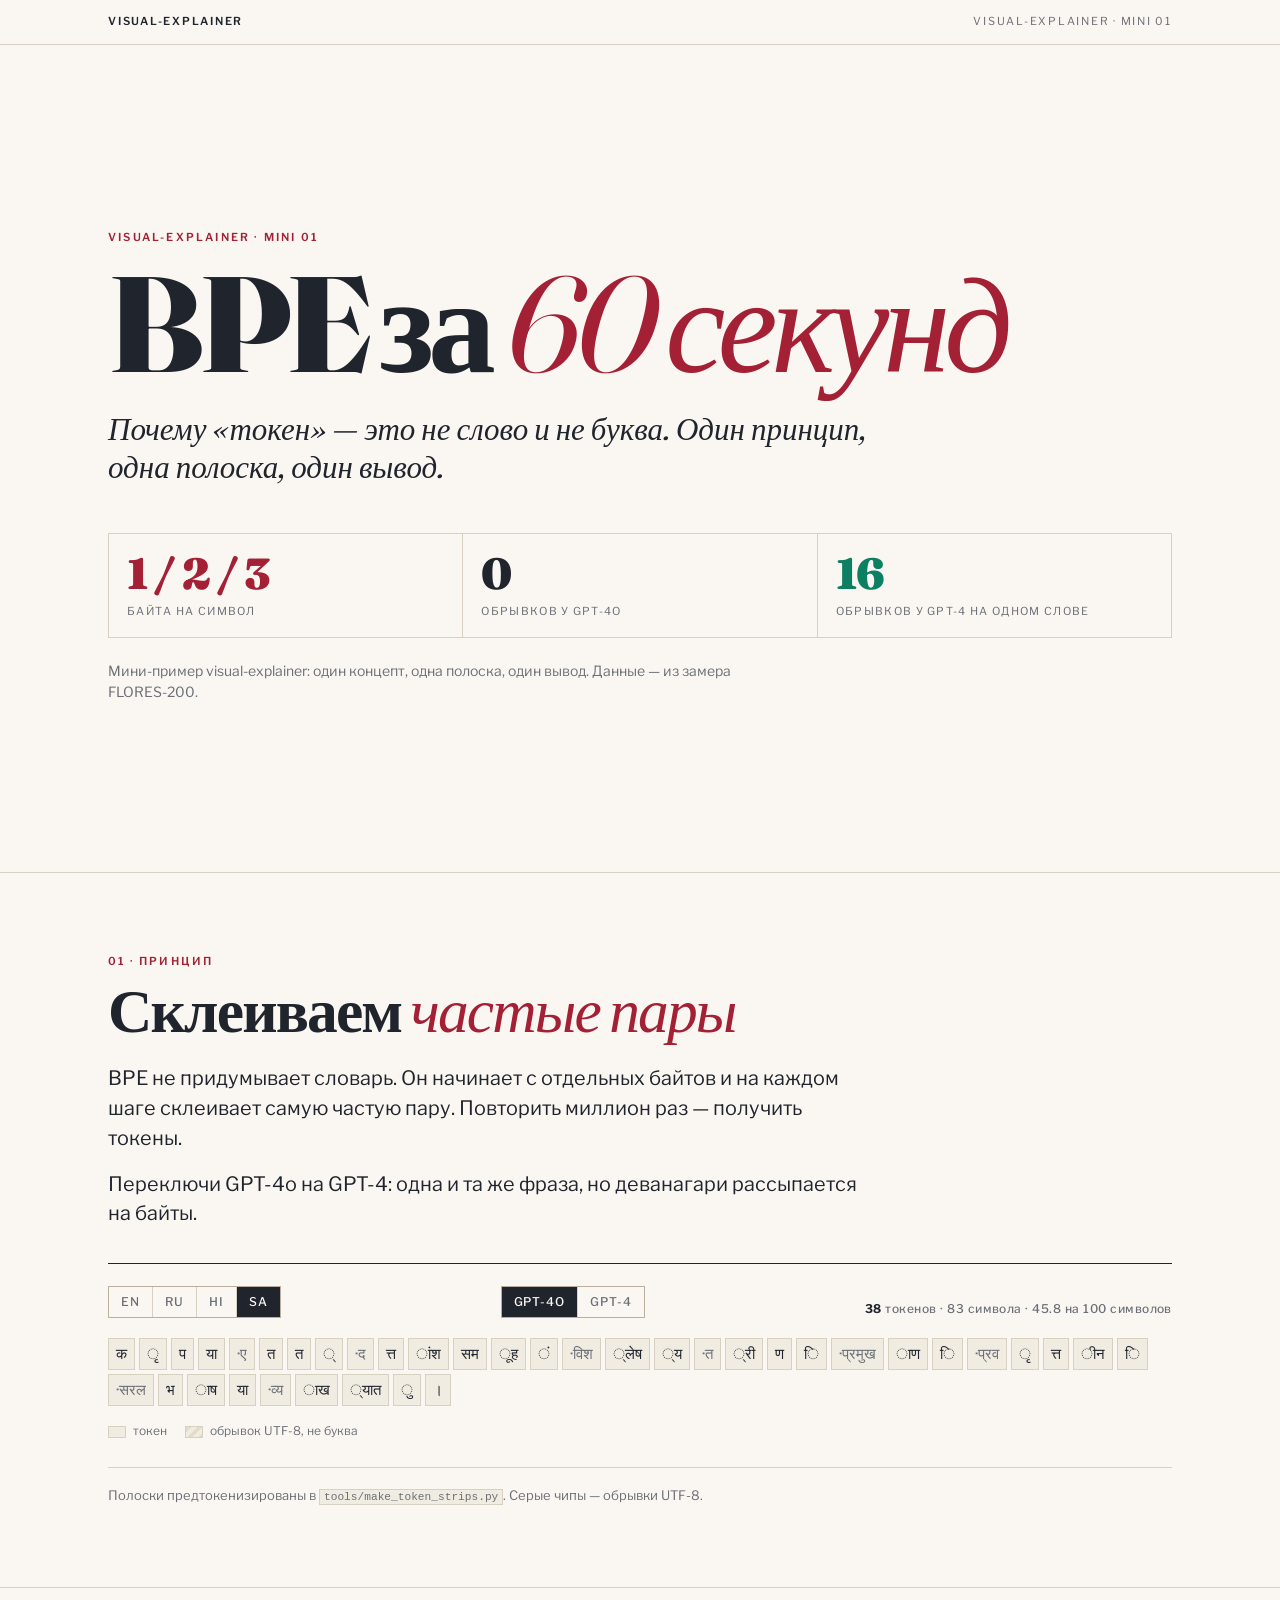
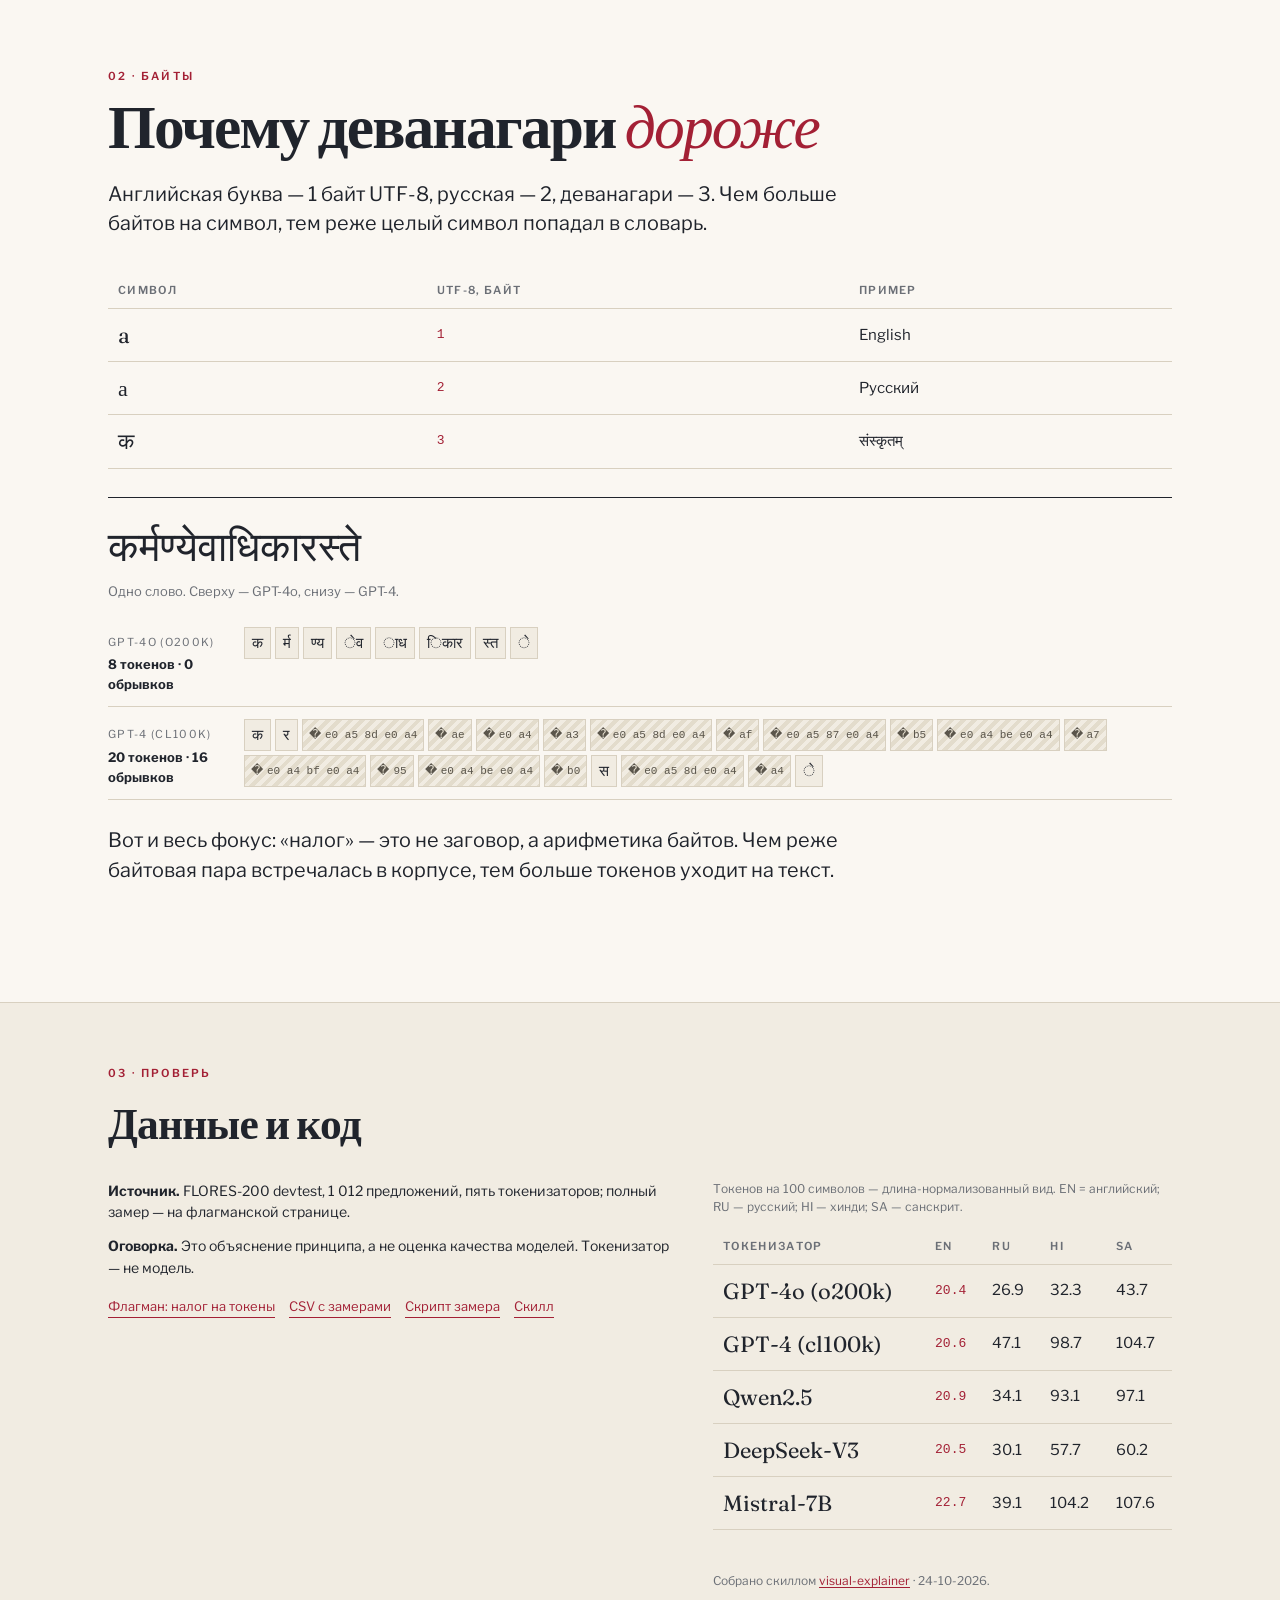
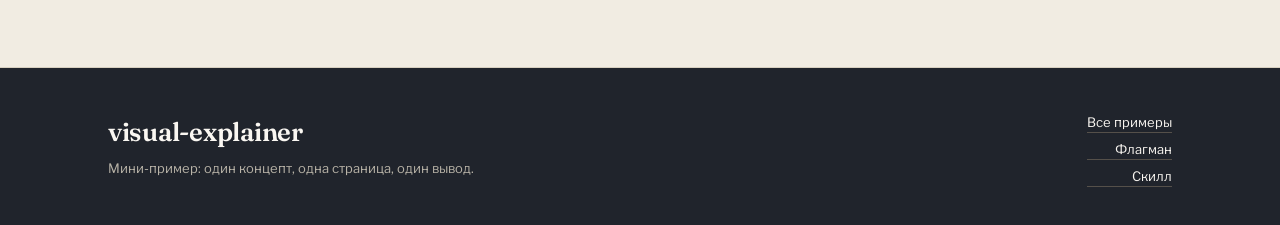
==== examples/bpe-in-60-seconds/index.html @ 61198ff6 "token-tax: page, skill, gallery, checks - examples/token-tax: FLORES-200 audit, interactive calculat" ====
<!doctype html>
<html lang="ru">
<head>
<meta charset="utf-8">
<meta name="viewport" content="width=device-width, initial-scale=1">
<title>BPE за 60 секунд — visual-explainer</title>
<meta name="description" content="Почему токен — это не слово и не буква: один принцип, одна полоска, один вывод.">
<meta name="color-scheme" content="light">
<link rel="preconnect" href="https://fonts.googleapis.com">
<link rel="preconnect" href="https://fonts.gstatic.com" crossorigin>
<link href="https://fonts.googleapis.com/css2?family=Fraunces:ital,opsz,wght@0,9..144,400;0,9..144,600;0,9..144,900;1,9..144,400&family=Libre+Franklin:wght@400;500;600&display=swap" rel="stylesheet">
<style>
/* visual-explainer — editorial design language (derived from epic-infographics/editorial) */
:root{
  --bg:#FAF7F2; --surface:#F1ECE2; --surface2:#E3DCCC;
  --ink:#20242C; --muted:#6B6F76; --accent:#A32035;
  --emerald:#0D7F63; --ochre:#B07C1F; --deemph:#C6BFB0;
  --rule:#D8D0C0; --rule-dark:#B9AF9C;
  --serif:"Fraunces",Georgia,"Times New Roman",serif;
  --sans:"Libre Franklin",-apple-system,BlinkMacSystemFont,"Segoe UI",sans-serif;
  --mono:ui-monospace,SFMono-Regular,Menlo,Consolas,monospace;
  --max:1120px;
}
*{box-sizing:border-box}
html{scroll-behavior:smooth}
body{margin:0;background:var(--bg);color:var(--ink);font-family:var(--sans);font-size:17px;line-height:1.55;-webkit-font-smoothing:antialiased;text-rendering:optimizeLegibility}
::selection{background:var(--accent);color:var(--bg)}
a{color:var(--accent);text-underline-offset:.18em;text-decoration-thickness:1px}
a:hover{color:var(--ink)}
img{max-width:100%;height:auto}
.wrap{max-width:var(--max);margin:0 auto;padding:0 28px}
.skip{position:absolute;left:-9999px;top:0;background:var(--ink);color:var(--bg);padding:10px 14px;z-index:100}
.skip:focus{left:12px;top:12px}
.sr-only{position:absolute;width:1px;height:1px;padding:0;margin:-1px;overflow:hidden;clip:rect(0,0,0,0);white-space:nowrap;border:0}

.topbar{border-bottom:1px solid var(--rule);font-size:11px;letter-spacing:.16em;text-transform:uppercase;color:var(--muted)}
.topbar .wrap{display:flex;justify-content:space-between;align-items:center;height:44px}
.brand{font-weight:600;color:var(--ink)}
.topnote{font-variant-numeric:tabular-nums}

.hero{min-height:92vh;display:flex;align-items:center;border-bottom:1px solid var(--rule);padding:56px 0 40px}
.hero .wrap{width:100%}
.kicker{font:600 11px/1.2 var(--sans);letter-spacing:.2em;text-transform:uppercase;color:var(--accent)}
h1{font-family:var(--serif);font-weight:900;font-size:clamp(58px,10.6vw,148px);line-height:.86;letter-spacing:-.045em;margin:20px 0 0;max-width:1050px;overflow-wrap:break-word}
h1 em{font-style:italic;font-weight:400;color:var(--accent)}
.standfirst{font-family:var(--serif);font-style:italic;font-weight:400;font-size:clamp(21px,2.5vw,31px);line-height:1.22;max-width:760px;margin:30px 0 0;color:var(--ink)}
.hero-note{max-width:640px;margin:22px 0 0;color:var(--muted);font-size:14px;line-height:1.5}
.stats{display:grid;grid-template-columns:repeat(3,1fr);gap:1px;background:var(--rule);border:1px solid var(--rule);margin:46px 0 0}
.stat{background:var(--bg);padding:18px 18px 16px}
.stat b{display:block;font-family:var(--serif);font-weight:900;font-size:clamp(26px,3.4vw,44px);line-height:1;letter-spacing:-.02em;font-variant-numeric:tabular-nums;white-space:nowrap}
.stat span{display:block;margin-top:8px;font-size:11px;letter-spacing:.12em;text-transform:uppercase;color:var(--muted)}
.stat:nth-child(1) b{color:var(--accent)}
.stat:nth-child(3) b{color:var(--emerald)}

.section{padding:82px 0;border-bottom:1px solid var(--rule)}
.section h2{font-family:var(--serif);font-weight:900;font-size:clamp(34px,4.8vw,62px);line-height:.98;letter-spacing:-.03em;margin:12px 0 24px;max-width:920px}
.section h2 em{font-style:italic;font-weight:400;color:var(--accent)}
.intro{max-width:760px;font-size:clamp(18px,1.55vw,21px);line-height:1.5;margin:0 0 34px}
.intro p{margin:0 0 16px}
.intro p:last-child{margin-bottom:0}
.note{max-width:760px;color:var(--muted);font-size:13px;line-height:1.5;margin:18px 0 0}
.note a{color:var(--muted)}

/* token demo */
.demo{border-top:1px solid var(--ink);border-bottom:1px solid var(--rule);padding:22px 0 26px;margin:0 0 12px}
.demo-controls{display:flex;flex-wrap:wrap;gap:22px;align-items:flex-end;justify-content:space-between;margin:0 0 20px}
.seg{display:inline-flex;border:1px solid var(--rule-dark);background:var(--bg)}
.seg button{appearance:none;border:0;background:transparent;font:500 12px/1 var(--sans);letter-spacing:.08em;text-transform:uppercase;color:var(--muted);padding:9px 12px;cursor:pointer;border-right:1px solid var(--rule)}
.seg button:last-child{border-right:0}
.seg button[aria-pressed="true"]{background:var(--ink);color:var(--bg)}
.seg button:focus-visible{outline:2px solid var(--accent);outline-offset:2px}
.demo-meta{font:500 12px/1.4 var(--sans);color:var(--muted);letter-spacing:.04em}
.demo-meta b{color:var(--ink);font-variant-numeric:tabular-nums}
.chips{display:flex;flex-wrap:wrap;gap:4px;align-items:flex-start;min-height:42px}
.chip{display:inline-flex;align-items:center;min-height:32px;padding:3px 7px;border:1px solid var(--rule);background:var(--surface);font:500 15px/1.25 var(--sans);white-space:pre;color:var(--ink)}
.chip.space{color:var(--muted)}
.chip.byte{background:repeating-linear-gradient(135deg,var(--surface2) 0,var(--surface2) 4px,var(--surface) 4px,var(--surface) 8px);color:#5a554b;font:500 11px/1.2 var(--mono);letter-spacing:0;padding:5px 6px}
.chip.byte::before{content:"�";margin-right:4px;font-size:12px}
.deva{font-family:"Kohinoor Devanagari","Noto Serif Devanagari","Noto Sans Devanagari",var(--serif);font-weight:400}
.chip.deva{font-family:"Kohinoor Devanagari","Noto Serif Devanagari","Noto Sans Devanagari",var(--sans);font-weight:500}
code{font:500 .86em/1.2 var(--mono);background:var(--surface);padding:1px 4px;border:1px solid var(--rule)}
.legend{display:flex;flex-wrap:wrap;gap:18px;margin:16px 0 0;color:var(--muted);font-size:12px}
.legend span{display:inline-flex;align-items:center;gap:7px}
.legend i{display:inline-block;width:18px;height:12px;border:1px solid var(--rule);background:var(--surface)}
.legend i.byte{background:repeating-linear-gradient(135deg,var(--surface2) 0,var(--surface2) 4px,var(--surface) 4px,var(--surface) 8px)}

/* bars */
.chart-wrap{margin:0 -8px;overflow-x:auto;padding:6px 8px 2px}
.chart-wrap svg{display:block;width:100%;min-width:720px;height:auto}
.mobile-chart{display:none}
.chart-legend{display:flex;flex-wrap:wrap;gap:20px;margin:0 0 10px;font-size:12px;letter-spacing:.06em;text-transform:uppercase;color:var(--muted)}
.chart-legend span{display:inline-flex;align-items:center;gap:7px}
.chart-legend i{width:22px;height:6px;display:inline-block}
.findings{margin:34px 0 0;border-top:1px solid var(--ink)}
.finding{display:grid;grid-template-columns:104px 1fr;gap:18px;padding:22px 0;border-bottom:1px solid var(--rule);align-items:start}
.finding b{font-family:var(--serif);font-weight:900;font-size:34px;line-height:.9;color:var(--accent);font-variant-numeric:tabular-nums;white-space:nowrap}
.finding h3{font-family:var(--serif);font-weight:600;font-size:22px;line-height:1.15;margin:0 0 6px;letter-spacing:-.01em}
.finding p{margin:0;color:var(--muted);font-size:15px;max-width:680px}

/* bytes */
.bytes-table{width:100%;border-collapse:collapse;margin:0 0 28px;font-size:15px}
.bytes-table th,.bytes-table td{text-align:left;padding:9px 10px;border-bottom:1px solid var(--rule)}
.bytes-table th{font-size:11px;letter-spacing:.12em;text-transform:uppercase;color:var(--muted);font-weight:600}
.bytes-table td:first-child{font-size:22px;font-family:var(--serif)}
.bytes-table td.deva{font-family:"Kohinoor Devanagari","Noto Serif Devanagari","Noto Sans Devanagari",var(--serif);font-weight:400}
.bytes-table td:nth-child(2){font-family:var(--mono);font-size:13px;color:var(--accent)}
.word-block{border-top:1px solid var(--ink);padding:18px 0 0;margin:0 0 6px}
.word-block h3{font-family:var(--serif);font-size:24px;margin:0 0 4px;font-weight:600}
.word-block h3.deva{font-family:"Kohinoor Devanagari","Noto Serif Devanagari","Noto Sans Devanagari",var(--serif);font-weight:400;font-size:clamp(28px,3.2vw,42px);line-height:1.5;letter-spacing:0}
.word-block .word-sub{color:var(--muted);font-size:13px;margin:0 0 14px}
.word-row{display:grid;grid-template-columns:122px 1fr;gap:14px;align-items:start;padding:12px 0;border-bottom:1px solid var(--rule)}
.word-row .tag{font-size:11px;letter-spacing:.12em;text-transform:uppercase;color:var(--muted);padding-top:7px}
.word-row .tag b{display:block;color:var(--ink);font-size:13px;letter-spacing:0;text-transform:none;margin-top:3px}

/* context-window mini: how much text fits in a fixed token budget */
.fit{margin:28px 0 24px}
.fit-row{display:grid;grid-template-columns:52px 1fr 70px;gap:10px;align-items:center;margin:0 0 9px;font-size:12px;color:var(--muted)}
.fit-track{height:14px;background:var(--surface2)}
.fit-fill{height:14px;background:var(--ink)}
.fit-fill.ru{background:var(--accent)}
.fit-fill.hi{background:var(--ochre)}
.fit-fill.sa{background:var(--emerald)}
.fit-row b{text-align:right;color:var(--ink);font-variant-numeric:tabular-nums}

/* calculator */
.calc{display:grid;grid-template-columns:minmax(0,1fr) minmax(0,1.15fr);gap:0;border:1px solid var(--ink);margin:0 0 4px}
.calc-form{padding:24px 24px 26px;border-right:1px solid var(--ink)}
.calc-form label{display:block;font-size:11px;letter-spacing:.12em;text-transform:uppercase;color:var(--muted);margin:0 0 6px}
.calc-form .field{margin:0 0 18px}
.calc-form input,.calc-form select{width:100%;appearance:none;border:0;border-bottom:1px solid var(--rule-dark);background:transparent;color:var(--ink);font:500 20px/1.2 var(--sans);padding:7px 0;border-radius:0}
.calc-form select{font-size:16px;cursor:pointer}
.calc-form input:focus,.calc-form select:focus{outline:none;border-bottom-color:var(--accent)}
.calc-form .hint{font-size:12px;color:var(--muted);margin:6px 0 0}
.calc-out{padding:24px 24px 26px;display:flex;flex-direction:column;gap:0}
.calc-line{display:flex;justify-content:space-between;align-items:baseline;gap:16px;padding:12px 0;border-bottom:1px solid var(--rule)}
.calc-line:first-child{padding-top:0}
.calc-line .k{font-size:12px;letter-spacing:.1em;text-transform:uppercase;color:var(--muted)}
.calc-line .v{font-family:var(--serif);font-weight:900;font-size:clamp(26px,3.2vw,42px);line-height:1;letter-spacing:-.02em;font-variant-numeric:tabular-nums;text-align:right}
.calc-line .v small{display:block;font:500 11px/1.3 var(--sans);letter-spacing:.08em;text-transform:uppercase;color:var(--muted);margin-top:6px}
.calc-line.accent .v{color:var(--accent)}
.calc-line.green .v{color:var(--emerald)}
.calc-bar{margin:18px 0 0}
.calc-bar .row{display:grid;grid-template-columns:56px 1fr 82px;gap:10px;align-items:center;margin:0 0 8px;font-size:12px;color:var(--muted)}
.calc-bar .track{height:10px;background:var(--surface2)}
.calc-bar .fill{height:10px;background:var(--deemph)}
.calc-bar .fill.lang{background:var(--accent)}
.calc-bar .num{text-align:right;font-variant-numeric:tabular-nums;color:var(--ink)}

/* tactics */
.tactics{display:grid;grid-template-columns:1fr 1fr;gap:0 40px;border-top:1px solid var(--ink)}
.tactic{padding:22px 0 20px;border-bottom:1px solid var(--rule)}
.tactic .n{font:600 11px/1 var(--sans);letter-spacing:.14em;color:var(--accent);text-transform:uppercase}
.tactic h3{font-family:var(--serif);font-weight:600;font-size:23px;line-height:1.12;margin:8px 0 8px;letter-spacing:-.01em}
.tactic p{margin:0;color:var(--muted);font-size:15px;line-height:1.5}
.tactic .basis{display:block;margin-top:9px;font-size:12px;color:var(--ink);border-left:2px solid var(--deemph);padding-left:9px}
.tactic.wide{grid-column:1/-1;border-top:1px solid var(--ink)}
.tactic.wide h3{font-size:26px}
.tactic.wide p{max-width:820px}

/* trust */
.trust{background:var(--surface);border-bottom:1px solid var(--rule);padding:64px 0}
.trust h2{font-family:var(--serif);font-weight:900;font-size:clamp(30px,3.4vw,44px);margin:10px 0 22px;letter-spacing:-.02em}
.trust-grid{display:grid;grid-template-columns:1.1fr .9fr;gap:44px}
.trust p{font-size:14px;line-height:1.55;margin:0 0 12px}
.trust .small{font-size:12px;color:var(--muted)}
.trust ul{margin:0;padding:0 0 0 18px}
.trust li{font-size:13px;line-height:1.5;margin:0 0 8px;color:var(--muted)}
.trust code{font:500 12px var(--mono);background:var(--bg);padding:2px 5px;border:1px solid var(--rule)}
.trust .links{display:flex;flex-wrap:wrap;gap:14px;margin:18px 0 0;font-size:13px}
.trust .links a{border-bottom:1px solid var(--accent);text-decoration:none}

/* data table */
.data-table{margin:24px 0 0;border-top:1px solid var(--ink)}
.data-table summary{cursor:pointer;font-size:12px;letter-spacing:.12em;text-transform:uppercase;color:var(--muted);padding:14px 0;list-style:none}
.data-table summary::-webkit-details-marker{display:none}
.data-table summary::before{content:"+ ";color:var(--accent)}
.data-table[open] summary::before{content:"− "}
.table-wrap{overflow-x:auto}
.data-table table{width:100%;border-collapse:collapse;font-size:13px;min-width:560px}
.data-table th,.data-table td{text-align:left;padding:8px 10px;border-bottom:1px solid var(--rule);font-variant-numeric:tabular-nums}
.data-table th{font-size:10px;letter-spacing:.12em;text-transform:uppercase;color:var(--muted);font-weight:600}
.data-table td.num,.data-table th.num{text-align:right}

/* footer */
.footer{background:var(--ink);color:var(--bg);padding:44px 0 38px}
.footer .wrap{display:flex;flex-wrap:wrap;justify-content:space-between;gap:24px;align-items:flex-start}
.footer .f-brand{font-family:var(--serif);font-size:26px;font-weight:600;letter-spacing:-.01em}
.footer p{margin:6px 0 0;color:#b9b4a8;font-size:13px;max-width:520px}
.footer a{color:var(--bg);text-decoration-color:var(--accent)}
.footer .f-links{display:flex;flex-direction:column;gap:6px;font-size:13px;text-align:right}
.footer .f-links a{text-decoration:none;border-bottom:1px solid #55504a}

@media (max-width:900px){
  .calc{grid-template-columns:1fr}
  .calc-form{border-right:0;border-bottom:1px solid var(--ink)}
  .trust-grid{grid-template-columns:1fr;gap:26px}
  .tactics{grid-template-columns:1fr}
  .finding{grid-template-columns:74px 1fr;gap:12px}
  .finding b{font-size:26px}
}
@media (max-width:680px){
  body{font-size:16px}
  .wrap{padding:0 20px}
  .hero{min-height:auto;padding:44px 0 34px}
  h1{font-size:clamp(44px,13vw,78px)}
  .standfirst{font-size:20px}
  .stats{grid-template-columns:1fr;margin-top:30px}
  .stat{display:block}
  .stat b{font-size:28px}
  .stat span{margin-top:6px;text-align:left}
  .section{padding:56px 0}
  .section h2{font-size:34px}
  .chart-wrap{display:none}
  .mobile-chart{display:block;border-top:1px solid var(--ink);margin:0 0 10px}
  .mgroup{padding:14px 0 10px;border-bottom:1px solid var(--rule)}
  .mname{font:600 12px/1.2 var(--sans);letter-spacing:.02em;margin:0 0 7px}
  .mrow{display:grid;grid-template-columns:26px 1fr 50px;gap:9px;align-items:center;margin:5px 0;font-size:11px;color:var(--muted)}
  .mtrack{height:8px;background:var(--surface2)}
  .mfill{height:8px}
  .mrow b{text-align:right;color:var(--ink);font-weight:600;font-variant-numeric:tabular-nums}
  .demo-controls{gap:14px}
  .seg{flex-wrap:wrap}
  .seg button{padding:8px 9px;font-size:11px}
  .word-row{grid-template-columns:1fr;gap:6px}
  .word-row .tag{padding-top:0}
  .finding{grid-template-columns:1fr;gap:6px}
  .finding b{font-size:30px}
  .footer .f-links{text-align:left}
}
@media print{
  @page{margin:16mm}
  body{background:#fff;color:#000;font-size:11pt}
  .topbar,.skip,.seg,.demo-meta,.calc-form,.chart-legend,.scroll{display:none!important}
  .hero{min-height:auto;padding:0 0 14mm;border-bottom:1px solid #000}
  h1{font-size:56pt}
  .section{padding:8mm 0;break-inside:avoid}
  .section h2{font-size:26pt}
  .stats{border-color:#000}
  .stat{border-color:#000}
  .calc{border-color:#000;grid-template-columns:1fr}
  .calc-out{width:100%}
  .trust{background:#fff;border-top:1px solid #000}
  a{color:#000;text-decoration:none}
  .footer{background:#fff;color:#000;border-top:1px solid #000}
  .footer p,.footer a{color:#000}
}
@media (prefers-reduced-motion:reduce){
  html{scroll-behavior:auto}
  *{transition:none!important;animation:none!important}
}

</style>
</head>
<body>
<a class="skip" href="#main">К содержанию</a>
<header class="topbar"><div class="wrap"><span class="brand">visual-explainer</span><span class="topnote">visual-explainer · mini 01</span></div></header>
<main id="main">
<section class="hero"><div class="wrap"><div class="kicker">visual-explainer · mini 01</div><h1>BPE за <em>60 секунд</em></h1><p class="standfirst">Почему «токен» — это не слово и не буква. Один принцип, одна полоска, один вывод.</p><div class="stats"><div class="stat"><b>1 / 2 / 3</b><span>байта на символ</span></div><div class="stat"><b>0</b><span>обрывков у GPT-4o</span></div><div class="stat"><b>16</b><span>обрывков у GPT-4 на одном слове</span></div></div><p class="hero-note">Мини-пример visual-explainer: один концепт, одна полоска, один вывод. Данные — из замера FLORES-200.</p></div></section>
<section class="section" id="token"><div class="wrap"><div class="kicker">01 · Принцип</div><h2>Склеиваем <em>частые пары</em></h2><div class="intro"><p>BPE не придумывает словарь. Он начинает с отдельных байтов и на каждом шаге склеивает самую частую пару. Повторить миллион раз — получить токены.</p><p>Переключи GPT-4o на GPT-4: одна и та же фраза, но деванагари рассыпается на байты.</p></div><div class="demo"><div class="demo-controls"><div><div class="seg" role="group" aria-label="Язык"><button type="button" data-strip-lang="EN" aria-pressed="false">EN</button><button type="button" data-strip-lang="RU" aria-pressed="false">RU</button><button type="button" data-strip-lang="HI" aria-pressed="false">HI</button><button type="button" data-strip-lang="SA" aria-pressed="true">SA</button></div></div><div><div class="seg" role="group" aria-label="Токенизатор"><button type="button" data-strip-enc="o200k" aria-pressed="true">GPT-4o</button><button type="button" data-strip-enc="cl100k" aria-pressed="false">GPT-4</button></div></div><div class="demo-meta" id="strip-meta"><b>38</b> токенов · 83 символа · 45.8 на 100 символов</div></div><div class="chips" id="strip-chips"><span class="chip deva">क</span><span class="chip deva">ृ</span><span class="chip deva">प</span><span class="chip deva">या</span><span class="chip space deva">·ए</span><span class="chip deva">त</span><span class="chip deva">त</span><span class="chip deva">्</span><span class="chip space deva">·द</span><span class="chip deva">त्त</span><span class="chip deva">ांश</span><span class="chip deva">सम</span><span class="chip deva">ूह</span><span class="chip deva">ं</span><span class="chip space deva">·विश</span><span class="chip deva">्लेष</span><span class="chip deva">्य</span><span class="chip space deva">·त</span><span class="chip deva">्री</span><span class="chip deva">ण</span><span class="chip deva">ि</span><span class="chip space deva">·प्रमुख</span><span class="chip deva">ाण</span><span class="chip deva">ि</span><span class="chip space deva">·प्रव</span><span class="chip deva">ृ</span><span class="chip deva">त्त</span><span class="chip deva">ीन</span><span class="chip deva">ि</span><span class="chip space deva">·सरल</span><span class="chip deva">भ</span><span class="chip deva">ाष</span><span class="chip deva">या</span><span class="chip space deva">·व्य</span><span class="chip deva">ाख</span><span class="chip deva">्यात</span><span class="chip deva">ु</span><span class="chip deva">।</span></div><div class="legend"><span><i></i>токен</span><span><i class="byte"></i>обрывок UTF-8, не буква</span></div></div><p class="note">Полоски предтокенизированы в <code>tools/make_token_strips.py</code>. Серые чипы — обрывки UTF-8.</p></div></section><script type="application/json" id="strip-data">{"EN": {"text": "Please analyze this dataset and explain the three most important trends in simple language.", "encodings": {"o200k": {"tokens": [{"id": 8256, "t": "Please", "hex": null}, {"id": 30532, "t": "·analyze", "hex": null}, {"id": 495, "t": "·this", "hex": null}, {"id": 20830, "t": "·dataset", "hex": null}, {"id": 326, "t": "·and", "hex": null}, {"id": 16644, "t": "·explain", "hex": null}, {"id": 290, "t": "·the", "hex": null}, {"id": 3407, "t": "·three", "hex": null}, {"id": 1645, "t": "·most", "hex": null}, {"id": 3378, "t": "·important", "hex": null}, {"id": 20464, "t": "·trends", "hex": null}, {"id": 306, "t": "·in", "hex": null}, {"id": 4705, "t": "·simple", "hex": null}, {"id": 6439, "t": "·language", "hex": null}, {"id": 13, "t": ".", "hex": null}], "count": 15, "chars": 91, "tokens_per_100_chars": 16.5}, "cl100k": {"tokens": [{"id": 5618, "t": "Please", "hex": null}, {"id": 24564, "t": "·analyze", "hex": null}, {"id": 420, "t": "·this", "hex": null}, {"id": 10550, "t": "·dataset", "hex": null}, {"id": 323, "t": "·and", "hex": null}, {"id": 10552, "t": "·explain", "hex": null}, {"id": 279, "t": "·the", "hex": null}, {"id": 2380, "t": "·three", "hex": null}, {"id": 1455, "t": "·most", "hex": null}, {"id": 3062, "t": "·important", "hex": null}, {"id": 18845, "t": "·trends", "hex": null}, {"id": 304, "t": "·in", "hex": null}, {"id": 4382, "t": "·simple", "hex": null}, {"id": 4221, "t": "·language", "hex": null}, {"id": 13, "t": ".", "hex": null}], "count": 15, "chars": 91, "tokens_per_100_chars": 16.5}}}, "RU": {"text": "Пожалуйста, проанализируй этот датасет и объясни три самые важные тенденции простым языком.", "encodings": {"o200k": {"tokens": [{"id": 3118, "t": "П", "hex": null}, {"id": 83093, "t": "ожал", "hex": null}, {"id": 106864, "t": "уйста", "hex": null}, {"id": 11, "t": ",", "hex": null}, {"id": 4964, "t": "·про", "hex": null}, {"id": 841, "t": "ан", "hex": null}, {"id": 90344, "t": "ализ", "hex": null}, {"id": 22220, "t": "иру", "hex": null}, {"id": 719, "t": "й", "hex": null}, {"id": 30695, "t": "·этот", "hex": null}, {"id": 94295, "t": "·дат", "hex": null}, {"id": 2664, "t": "ас", "hex": null}, {"id": 1041, "t": "ет", "hex": null}, {"id": 816, "t": "·и", "hex": null}, {"id": 80597, "t": "·объяс", "hex": null}, {"id": 1287, "t": "ни", "hex": null}, {"id": 39394, "t": "·три", "hex": null}, {"id": 75510, "t": "·самые", "hex": null}, {"id": 27588, "t": "·важ", "hex": null}, {"id": 4332, "t": "ные", "hex": null}, {"id": 145514, "t": "·тенден", "hex": null}, {"id": 6654, "t": "ции", "hex": null}, {"id": 14063, "t": "·прост", "hex": null}, {"id": 5881, "t": "ым", "hex": null}, {"id": 42019, "t": "·язы", "hex": null}, {"id": 12082, "t": "ком", "hex": null}, {"id": 13, "t": ".", "hex": null}], "count": 27, "chars": 91, "tokens_per_100_chars": 29.7}, "cl100k": {"tokens": [{"id": 17279, "t": "П", "hex": null}, {"id": 21956, "t": "ож", "hex": null}, {"id": 16331, "t": "ал", "hex": null}, {"id": 83680, "t": "уй", "hex": null}, {"id": 6735, "t": "ст", "hex": null}, {"id": 1506, "t": "а", "hex": null}, {"id": 11, "t": ",", "hex": null}, {"id": 41291, "t": "·про", "hex": null}, {"id": 7486, "t": "ан", "hex": null}, {"id": 72331, "t": "ализ", "hex": null}, {"id": 1840, "t": "и", "hex": null}, {"id": 20346, "t": "ру", "hex": null}, {"id": 12415, "t": "й", "hex": null}, {"id": 49103, "t": "·эт", "hex": null}, {"id": 13337, "t": "от", "hex": null}, {"id": 7952, "t": "·д", "hex": null}, {"id": 8131, "t": "ат", "hex": null}, {"id": 18437, "t": "ас", "hex": null}, {"id": 8341, "t": "ет", "hex": null}, {"id": 7740, "t": "·и", "hex": null}, {"id": 48440, "t": "·объ", "hex": null}, {"id": 4329, "t": "я", "hex": null}, {"id": 2297, "t": "с", "hex": null}, {"id": 23446, "t": "ни", "hex": null}, {"id": 11047, "t": "·т", "hex": null}, {"id": 31203, "t": "ри", "hex": null}, {"id": 97185, "t": "·сам", "hex": null}, {"id": 51736, "t": "ые", "hex": null}, {"id": 5927, "t": "·в", "hex": null}, {"id": 38657, "t": "аж", "hex": null}, {"id": 44065, "t": "ные", "hex": null}, {"id": 11047, "t": "·т", "hex": null}, {"id": 5372, "t": "ен", "hex": null}, {"id": 7094, "t": "д", "hex": null}, {"id": 5372, "t": "ен", "hex": null}, {"id": 57186, "t": "ции", "hex": null}, {"id": 12561, "t": "·пр", "hex": null}, {"id": 25262, "t": "ост", "hex": null}, {"id": 4655, "t": "ы", "hex": null}, {"id": 6578, "t": "м", "hex": null}, {"id": 46410, "t": "·я", "hex": null}, {"id": 9136, "t": "з", "hex": null}, {"id": 4655, "t": "ы", "hex": null}, {"id": 4898, "t": "к", "hex": null}, {"id": 12507, "t": "ом", "hex": null}, {"id": 13, "t": ".", "hex": null}], "count": 46, "chars": 91, "tokens_per_100_chars": 50.5}}}, "HI": {"text": "कृपया इस डेटासेट का विश्लेषण करें और तीन सबसे महत्वपूर्ण रुझानों को सरल भाषा में समझाएं।", "encodings": {"o200k": {"tokens": [{"id": 1016, "t": "क", "hex": null}, {"id": 10433, "t": "ृ", "hex": null}, {"id": 2033, "t": "प", "hex": null}, {"id": 12052, "t": "या", "hex": null}, {"id": 7305, "t": "·इस", "hex": null}, {"id": 132643, "t": "·डेट", "hex": null}, {"id": 6750, "t": "ास", "hex": null}, {"id": 15562, "t": "ेट", "hex": null}, {"id": 5957, "t": "·का", "hex": null}, {"id": 23193, "t": "·विश", "hex": null}, {"id": 185609, "t": "्लेष", "hex": null}, {"id": 4984, "t": "ण", "hex": null}, {"id": 28010, "t": "·करें", "hex": null}, {"id": 5034, "t": "·और", "hex": null}, {"id": 43047, "t": "·तीन", "hex": null}, {"id": 35631, "t": "·सबसे", "hex": null}, {"id": 82088, "t": "·महत्वपूर्ण", "hex": null}, {"id": 2651, "t": "·र", "hex": null}, {"id": 31336, "t": "ुझ", "hex": null}, {"id": 73949, "t": "ानों", "hex": null}, {"id": 4045, "t": "·को", "hex": null}, {"id": 188854, "t": "·सरल", "hex": null}, {"id": 108881, "t": "·भाषा", "hex": null}, {"id": 3342, "t": "·में", "hex": null}, {"id": 53630, "t": "·समझ", "hex": null}, {"id": 45588, "t": "ाएं", "hex": null}, {"id": 1670, "t": "।", "hex": null}], "count": 27, "chars": 88, "tokens_per_100_chars": 30.7}, "cl100k": {"tokens": [{"id": 65804, "t": "क", "hex": null}, {"id": 12906, "t": null, "hex": "e0 a5"}, {"id": 225, "t": null, "hex": "83"}, {"id": 87262, "t": "प", "hex": null}, {"id": 5619, "t": null, "hex": "e0 a4"}, {"id": 107, "t": null, "hex": "af"}, {"id": 24810, "t": "ा", "hex": null}, {"id": 15272, "t": null, "hex": "20 e0 a4"}, {"id": 229, "t": null, "hex": "87"}, {"id": 79468, "t": "स", "hex": null}, {"id": 15272, "t": null, "hex": "20 e0 a4"}, {"id": 94, "t": null, "hex": "a1"}, {"id": 55884, "t": null, "hex": "e0 a5 87 e0 a4"}, {"id": 253, "t": null, "hex": "9f"}, {"id": 32511, "t": null, "hex": "e0 a4 be e0 a4"}, {"id": 116, "t": null, "hex": "b8"}, {"id": 55884, "t": null, "hex": "e0 a5 87 e0 a4"}, {"id": 253, "t": null, "hex": "9f"}, {"id": 48909, "t": "·क", "hex": null}, {"id": 24810, "t": "ा", "hex": null}, {"id": 15272, "t": null, "hex": "20 e0 a4"}, {"id": 113, "t": null, "hex": "b5"}, {"id": 43411, "t": null, "hex": "e0 a4 bf e0 a4"}, {"id": 114, "t": null, "hex": "b6"}, {"id": 31584, "t": null, "hex": "e0 a5 8d e0 a4"}, {"id": 110, "t": null, "hex": "b2"}, {"id": 55884, "t": null, "hex": "e0 a5 87 e0 a4"}, {"id": 115, "t": null, "hex": "b7"}, {"id": 5619, "t": null, "hex": "e0 a4"}, {"id": 96, "t": null, "hex": "a3"}, {"id": 48909, "t": "·क", "hex": null}, {"id": 45279, "t": "र", "hex": null}, {"id": 55884, "t": null, "hex": "e0 a5 87 e0 a4"}, {"id": 224, "t": null, "hex": "82"}, {"id": 15272, "t": null, "hex": "20 e0 a4"}, {"id": 242, "t": null, "hex": "94"}, {"id": 45279, "t": "र", "hex": null}, {"id": 15272, "t": null, "hex": "20 e0 a4"}, {"id": 97, "t": null, "hex": "a4"}, {"id": 44747, "t": "ी", "hex": null}, {"id": 61196, "t": "न", "hex": null}, {"id": 69258, "t": "·स", "hex": null}, {"id": 5619, "t": null, "hex": "e0 a4"}, {"id": 105, "t": null, "hex": "ac"}, {"id": 79468, "t": "स", "hex": null}, {"id": 35470, "t": "े", "hex": null}, {"id": 92317, "t": "·म", "hex": null}, {"id": 95048, "t": "ह", "hex": null}, {"id": 80338, "t": "त", "hex": null}, {"id": 31584, "t": null, "hex": "e0 a5 8d e0 a4"}, {"id": 113, "t": null, "hex": "b5"}, {"id": 87262, "t": "प", "hex": null}, {"id": 12906, "t": null, "hex": "e0 a5"}, {"id": 224, "t": null, "hex": "82"}, {"id": 45279, "t": "र", "hex": null}, {"id": 31584, "t": null, "hex": "e0 a5 8d e0 a4"}, {"id": 96, "t": null, "hex": "a3"}, {"id": 15272, "t": null, "hex": "20 e0 a4"}, {"id": 108, "t": null, "hex": "b0"}, {"id": 73753, "t": "ु", "hex": null}, {"id": 5619, "t": null, "hex": "e0 a4"}, {"id": 251, "t": null, "hex": "9d"}, {"id": 32511, "t": null, "hex": "e0 a4 be e0 a4"}, {"id": 101, "t": null, "hex": "a8"}, {"id": 55675, "t": "ो", "hex": null}, {"id": 73414, "t": "ं", "hex": null}, {"id": 48909, "t": "·क", "hex": null}, {"id": 55675, "t": "ो", "hex": null}, {"id": 69258, "t": "·स", "hex": null}, {"id": 45279, "t": "र", "hex": null}, {"id": 92911, "t": "ल", "hex": null}, {"id": 15272, "t": null, "hex": "20 e0 a4"}, {"id": 255, "t": null, "hex": "ad"}, {"id": 32511, "t": null, "hex": "e0 a4 be e0 a4"}, {"id": 115, "t": null, "hex": "b7"}, {"id": 24810, "t": "ा", "hex": null}, {"id": 92317, "t": "·म", "hex": null}, {"id": 55884, "t": null, "hex": "e0 a5 87 e0 a4"}, {"id": 224, "t": null, "hex": "82"}, {"id": 69258, "t": "·स", "hex": null}, {"id": 88344, "t": "म", "hex": null}, {"id": 5619, "t": null, "hex": "e0 a4"}, {"id": 251, "t": null, "hex": "9d"}, {"id": 32511, "t": null, "hex": "e0 a4 be e0 a4"}, {"id": 237, "t": null, "hex": "8f"}, {"id": 73414, "t": "ं", "hex": null}, {"id": 12906, "t": null, "hex": "e0 a5"}, {"id": 97, "t": null, "hex": "a4"}], "count": 88, "chars": 88, "tokens_per_100_chars": 100.0}}}, "SA": {"text": "कृपया एतत् दत्तांशसमूहं विश्लेष्य त्रीणि प्रमुखाणि प्रवृत्तीनि सरलभाषया व्याख्यातु।", "encodings": {"o200k": {"tokens": [{"id": 1016, "t": "क", "hex": null}, {"id": 10433, "t": "ृ", "hex": null}, {"id": 2033, "t": "प", "hex": null}, {"id": 12052, "t": "या", "hex": null}, {"id": 11079, "t": "·ए", "hex": null}, {"id": 1329, "t": "त", "hex": null}, {"id": 1329, "t": "त", "hex": null}, {"id": 682, "t": "्", "hex": null}, {"id": 2630, "t": "·द", "hex": null}, {"id": 20776, "t": "त्त", "hex": null}, {"id": 122211, "t": "ांश", "hex": null}, {"id": 54247, "t": "सम", "hex": null}, {"id": 77520, "t": "ूह", "hex": null}, {"id": 1004, "t": "ं", "hex": null}, {"id": 23193, "t": "·विश", "hex": null}, {"id": 185609, "t": "्लेष", "hex": null}, {"id": 2383, "t": "्य", "hex": null}, {"id": 3177, "t": "·त", "hex": null}, {"id": 15206, "t": "्री", "hex": null}, {"id": 4984, "t": "ण", "hex": null}, {"id": 785, "t": "ि", "hex": null}, {"id": 59932, "t": "·प्रमुख", "hex": null}, {"id": 21155, "t": "ाण", "hex": null}, {"id": 785, "t": "ि", "hex": null}, {"id": 51831, "t": "·प्रव", "hex": null}, {"id": 10433, "t": "ृ", "hex": null}, {"id": 20776, "t": "त्त", "hex": null}, {"id": 17956, "t": "ीन", "hex": null}, {"id": 785, "t": "ि", "hex": null}, {"id": 188854, "t": "·सरल", "hex": null}, {"id": 6148, "t": "भ", "hex": null}, {"id": 22327, "t": "ाष", "hex": null}, {"id": 12052, "t": "या", "hex": null}, {"id": 18074, "t": "·व्य", "hex": null}, {"id": 23409, "t": "ाख", "hex": null}, {"id": 70381, "t": "्यात", "hex": null}, {"id": 1533, "t": "ु", "hex": null}, {"id": 1670, "t": "।", "hex": null}], "count": 38, "chars": 83, "tokens_per_100_chars": 45.8}, "cl100k": {"tokens": [{"id": 65804, "t": "क", "hex": null}, {"id": 12906, "t": null, "hex": "e0 a5"}, {"id": 225, "t": null, "hex": "83"}, {"id": 87262, "t": "प", "hex": null}, {"id": 5619, "t": null, "hex": "e0 a4"}, {"id": 107, "t": null, "hex": "af"}, {"id": 24810, "t": "ा", "hex": null}, {"id": 15272, "t": null, "hex": "20 e0 a4"}, {"id": 237, "t": null, "hex": "8f"}, {"id": 80338, "t": "त", "hex": null}, {"id": 80338, "t": "त", "hex": null}, {"id": 30707, "t": "्", "hex": null}, {"id": 15272, "t": null, "hex": "20 e0 a4"}, {"id": 99, "t": null, "hex": "a6"}, {"id": 80338, "t": "त", "hex": null}, {"id": 31584, "t": null, "hex": "e0 a5 8d e0 a4"}, {"id": 97, "t": null, "hex": "a4"}, {"id": 32511, "t": null, "hex": "e0 a4 be e0 a4"}, {"id": 224, "t": null, "hex": "82"}, {"id": 5619, "t": null, "hex": "e0 a4"}, {"id": 114, "t": null, "hex": "b6"}, {"id": 79468, "t": "स", "hex": null}, {"id": 88344, "t": "म", "hex": null}, {"id": 12906, "t": null, "hex": "e0 a5"}, {"id": 224, "t": null, "hex": "82"}, {"id": 95048, "t": "ह", "hex": null}, {"id": 73414, "t": "ं", "hex": null}, {"id": 15272, "t": null, "hex": "20 e0 a4"}, {"id": 113, "t": null, "hex": "b5"}, {"id": 43411, "t": null, "hex": "e0 a4 bf e0 a4"}, {"id": 114, "t": null, "hex": "b6"}, {"id": 31584, "t": null, "hex": "e0 a5 8d e0 a4"}, {"id": 110, "t": null, "hex": "b2"}, {"id": 55884, "t": null, "hex": "e0 a5 87 e0 a4"}, {"id": 115, "t": null, "hex": "b7"}, {"id": 31584, "t": null, "hex": "e0 a5 8d e0 a4"}, {"id": 107, "t": null, "hex": "af"}, {"id": 15272, "t": null, "hex": "20 e0 a4"}, {"id": 97, "t": null, "hex": "a4"}, {"id": 86133, "t": "्र", "hex": null}, {"id": 44747, "t": "ी", "hex": null}, {"id": 5619, "t": null, "hex": "e0 a4"}, {"id": 96, "t": null, "hex": "a3"}, {"id": 39951, "t": "ि", "hex": null}, {"id": 84736, "t": "·प", "hex": null}, {"id": 86133, "t": "्र", "hex": null}, {"id": 88344, "t": "म", "hex": null}, {"id": 73753, "t": "ु", "hex": null}, {"id": 5619, "t": null, "hex": "e0 a4"}, {"id": 244, "t": null, "hex": "96"}, {"id": 32511, "t": null, "hex": "e0 a4 be e0 a4"}, {"id": 96, "t": null, "hex": "a3"}, {"id": 39951, "t": "ि", "hex": null}, {"id": 84736, "t": "·प", "hex": null}, {"id": 86133, "t": "्र", "hex": null}, {"id": 5619, "t": null, "hex": "e0 a4"}, {"id": 113, "t": null, "hex": "b5"}, {"id": 12906, "t": null, "hex": "e0 a5"}, {"id": 225, "t": null, "hex": "83"}, {"id": 80338, "t": "त", "hex": null}, {"id": 31584, "t": null, "hex": "e0 a5 8d e0 a4"}, {"id": 97, "t": null, "hex": "a4"}, {"id": 44747, "t": "ी", "hex": null}, {"id": 61196, "t": "न", "hex": null}, {"id": 39951, "t": "ि", "hex": null}, {"id": 69258, "t": "·स", "hex": null}, {"id": 45279, "t": "र", "hex": null}, {"id": 92911, "t": "ल", "hex": null}, {"id": 5619, "t": null, "hex": "e0 a4"}, {"id": 255, "t": null, "hex": "ad"}, {"id": 32511, "t": null, "hex": "e0 a4 be e0 a4"}, {"id": 115, "t": null, "hex": "b7"}, {"id": 5619, "t": null, "hex": "e0 a4"}, {"id": 107, "t": null, "hex": "af"}, {"id": 24810, "t": "ा", "hex": null}, {"id": 15272, "t": null, "hex": "20 e0 a4"}, {"id": 113, "t": null, "hex": "b5"}, {"id": 31584, "t": null, "hex": "e0 a5 8d e0 a4"}, {"id": 107, "t": null, "hex": "af"}, {"id": 32511, "t": null, "hex": "e0 a4 be e0 a4"}, {"id": 244, "t": null, "hex": "96"}, {"id": 31584, "t": null, "hex": "e0 a5 8d e0 a4"}, {"id": 107, "t": null, "hex": "af"}, {"id": 32511, "t": null, "hex": "e0 a4 be e0 a4"}, {"id": 97, "t": null, "hex": "a4"}, {"id": 73753, "t": "ु", "hex": null}, {"id": 12906, "t": null, "hex": "e0 a5"}, {"id": 97, "t": null, "hex": "a4"}], "count": 88, "chars": 83, "tokens_per_100_chars": 106.0}}}}</script>
<section class="section" id="why"><div class="wrap"><div class="kicker">02 · Байты</div><h2>Почему деванагари <em>дороже</em></h2><div class="intro"><p>Английская буква — 1 байт UTF-8, русская — 2, деванагари — 3. Чем больше байтов на символ, тем реже целый символ попадал в словарь.</p></div><table class="bytes-table"><thead><tr><th>Символ</th><th>UTF-8, байт</th><th>Пример</th></tr></thead><tbody><tr><td lang="en">a</td><td>1</td><td>English</td></tr><tr><td lang="ru">а</td><td>2</td><td>Русский</td></tr><tr><td lang="sa" class="deva">क</td><td>3</td><td>संस्कृतम्</td></tr></tbody></table><div class="word-block"><h3 class="deva">कर्मण्येवाधिकारस्ते</h3><p class="word-sub">Одно слово. Сверху — GPT-4o, снизу — GPT-4.</p><div class="word-row"><div class="tag">GPT-4o (o200k)<b>8 токенов · 0 обрывков</b></div><div class="chips"><span class="chip deva">क</span><span class="chip deva">र्म</span><span class="chip deva">ण्य</span><span class="chip deva">ेव</span><span class="chip deva">ाध</span><span class="chip deva">िकार</span><span class="chip deva">स्त</span><span class="chip deva">े</span></div></div><div class="word-row"><div class="tag">GPT-4 (cl100k)<b>20 токенов · 16 обрывков</b></div><div class="chips"><span class="chip deva">क</span><span class="chip deva">र</span><span class="chip byte" title="byte fragment: e0 a5 8d e0 a4">e0 a5 8d e0 a4</span><span class="chip byte" title="byte fragment: ae">ae</span><span class="chip byte" title="byte fragment: e0 a4">e0 a4</span><span class="chip byte" title="byte fragment: a3">a3</span><span class="chip byte" title="byte fragment: e0 a5 8d e0 a4">e0 a5 8d e0 a4</span><span class="chip byte" title="byte fragment: af">af</span><span class="chip byte" title="byte fragment: e0 a5 87 e0 a4">e0 a5 87 e0 a4</span><span class="chip byte" title="byte fragment: b5">b5</span><span class="chip byte" title="byte fragment: e0 a4 be e0 a4">e0 a4 be e0 a4</span><span class="chip byte" title="byte fragment: a7">a7</span><span class="chip byte" title="byte fragment: e0 a4 bf e0 a4">e0 a4 bf e0 a4</span><span class="chip byte" title="byte fragment: 95">95</span><span class="chip byte" title="byte fragment: e0 a4 be e0 a4">e0 a4 be e0 a4</span><span class="chip byte" title="byte fragment: b0">b0</span><span class="chip deva">स</span><span class="chip byte" title="byte fragment: e0 a5 8d e0 a4">e0 a5 8d e0 a4</span><span class="chip byte" title="byte fragment: a4">a4</span><span class="chip deva">े</span></div></div></div><div class="intro" style="margin-top:26px"><p>Вот и весь фокус: «налог» — это не заговор, а арифметика байтов. Чем реже байтовая пара встречалась в корпусе, тем больше токенов уходит на текст.</p></div></div></section>
<section class="trust" id="trust"><div class="wrap"><div class="kicker">03 · Проверь</div><h2>Данные и код</h2><div class="trust-grid"><div><p><b>Источник.</b> FLORES-200 devtest, 1 012 предложений, пять токенизаторов; полный замер — на флагманской странице.</p><p><b>Оговорка.</b> Это объяснение принципа, а не оценка качества моделей. Токенизатор — не модель.</p><div class="links"><a href="../token-tax/index.html">Флагман: налог на токены</a><a href="../token-tax/data/flores_results.csv">CSV с замерами</a><a href="../../tools/measure_tokens.py">Скрипт замера</a><a href="../../SKILL.md">Скилл</a></div></div><div><p class="small">Токенов на 100 символов — длина-нормализованный вид. EN = английский; RU — русский; HI — хинди; SA — санскрит.</p><div class="table-wrap"><table class="bytes-table"><thead><tr><th>Токенизатор</th><th class="num">EN</th><th class="num">RU</th><th class="num">HI</th><th class="num">SA</th></tr></thead><tbody><tr><td>GPT-4o (o200k)</td><td class="num">20.4</td><td class="num">26.9</td><td class="num">32.3</td><td class="num">43.7</td></tr><tr><td>GPT-4 (cl100k)</td><td class="num">20.6</td><td class="num">47.1</td><td class="num">98.7</td><td class="num">104.7</td></tr><tr><td>Qwen2.5</td><td class="num">20.9</td><td class="num">34.1</td><td class="num">93.1</td><td class="num">97.1</td></tr><tr><td>DeepSeek-V3</td><td class="num">20.5</td><td class="num">30.1</td><td class="num">57.7</td><td class="num">60.2</td></tr><tr><td>Mistral-7B</td><td class="num">22.7</td><td class="num">39.1</td><td class="num">104.2</td><td class="num">107.6</td></tr></tbody></table></div><p class="small" style="margin-top:14px">Собрано скиллом <a href="../../SKILL.md">visual-explainer</a> · 24-10-2026.</p></div></div></div></section>
</main>
<footer class="footer"><div class="wrap"><div><div class="f-brand">visual-explainer</div><p>Мини-пример: один концепт, одна страница, один вывод.</p></div><div class="f-links"><a href="../../">Все примеры</a><a href="../token-tax/index.html">Флагман</a><a href="../../SKILL.md">Скилл</a></div></div></footer>
<script>

(function () {
  function esc(s) {
    return String(s).replace(/[&<>"']/g, function (c) {
      return {'&':'&amp;','<':'&lt;','>':'&gt;','"':'&quot;',"'":'&#39;'}[c];
    });
  }

  function plural(n, one, few, many) {
    n = Math.abs(n);
    if (n % 10 === 1 && n % 100 !== 11) return one;
    if (n % 10 >= 2 && n % 10 <= 4 && (n % 100 < 12 || n % 100 > 14)) return few;
    return many;
  }

  var stripEl = document.getElementById('strip-data');
  if (stripEl) {
    var strips = JSON.parse(stripEl.textContent);
    var lang = document.querySelector('[data-strip-lang][aria-pressed="true"]').dataset.stripLang;
    var enc = document.querySelector('[data-strip-enc][aria-pressed="true"]').dataset.stripEnc;
    var chipsEl = document.getElementById('strip-chips');
    var metaEl = document.getElementById('strip-meta');

    function chip(t) {
      if (t.t === null) {
        return '<span class="chip byte" title="byte fragment: ' + esc(t.hex) + '">' + esc(t.hex) + '</span>';
      }
      var cls = t.t.indexOf('·') === 0 ? 'chip space' : 'chip';
      if (/[\u0900-\u097F]/.test(t.t)) cls += ' deva';
      return '<span class="' + cls + '">' + esc(t.t) + '</span>';
    }

    function render() {
      var row = strips.prompt[lang].encodings[enc];
      chipsEl.innerHTML = row.tokens.map(chip).join('');
      metaEl.innerHTML = '<b>' + row.count + '</b> ' +
        plural(row.count, 'токен', 'токена', 'токенов') + ' · ' +
        row.chars + ' ' + plural(row.chars, 'символ', 'символа', 'символов') +
        ' · ' + row.tokens_per_100_chars + ' на 100 символов';
      document.querySelectorAll('[data-strip-lang]').forEach(function (b) {
        b.setAttribute('aria-pressed', b.dataset.stripLang === lang ? 'true' : 'false');
      });
      document.querySelectorAll('[data-strip-enc]').forEach(function (b) {
        b.setAttribute('aria-pressed', b.dataset.stripEnc === enc ? 'true' : 'false');
      });
    }

    document.querySelectorAll('[data-strip-lang]').forEach(function (b) {
      b.addEventListener('click', function () { lang = b.dataset.stripLang; render(); });
    });
    document.querySelectorAll('[data-strip-enc]').forEach(function (b) {
      b.addEventListener('click', function () { enc = b.dataset.stripEnc; render(); });
    });
  }

  var calcEl = document.getElementById('calc-data');
  if (calcEl) {
    var data = JSON.parse(calcEl.textContent);
    var chars = document.getElementById('calc-chars');
    var price = document.getElementById('calc-price');
    var tok = document.getElementById('calc-tok');
    var langSel = document.getElementById('calc-lang');
    var nf = new Intl.NumberFormat('ru-RU');
    var cf = new Intl.NumberFormat('ru-RU', {style: 'currency', currency: 'USD', minimumFractionDigits: 2, maximumFractionDigits: 2});

    function num(el) { var v = parseFloat(el.value); return isFinite(v) && v > 0 ? v : 0; }

    function calc() {
      var t = data.tokenizers[tok.value];
      var l = langSel.value;
      var c = num(chars);
      var p = num(price);
      var enTokens = c * t.EN.tpc / 100;
      var langTokens = c * t[l].tpc / 100;
      var enCost = enTokens / 1e6 * p;
      var langCost = langTokens / 1e6 * p;
      var delta = enTokens ? langTokens / enTokens : 0;
      var req = 2000 * t[l].tpc / 100;

      document.getElementById('out-tokens').textContent = nf.format(Math.round(langTokens));
      document.getElementById('out-cost').innerHTML = cf.format(langCost) +
        '<small>при $' + p.toFixed(2) + ' / 1M</small>';
      document.getElementById('out-delta').innerHTML = '×' + delta.toFixed(2) +
        '<small>на тот же объём</small>';
      document.getElementById('out-request').innerHTML = nf.format(Math.round(req)) +
        '<small>' + (req / data.context * 100).toFixed(1) + '% от 128k</small>';
      document.getElementById('bar-lang-label').textContent = l;
      var max = Math.max(enTokens, langTokens) || 1;
      document.getElementById('bar-en').style.width = (enTokens / max * 100) + '%';
      document.getElementById('bar-lang').style.width = (langTokens / max * 100) + '%';
      document.getElementById('bar-en-num').textContent = nf.format(Math.round(enTokens));
      document.getElementById('bar-lang-num').textContent = nf.format(Math.round(langTokens));
    }

    [chars, price].forEach(function (el) { el.addEventListener('input', calc); });
    [tok, langSel].forEach(function (el) { el.addEventListener('change', calc); });
    calc();
  }
})();

</script>
</body>
</html>
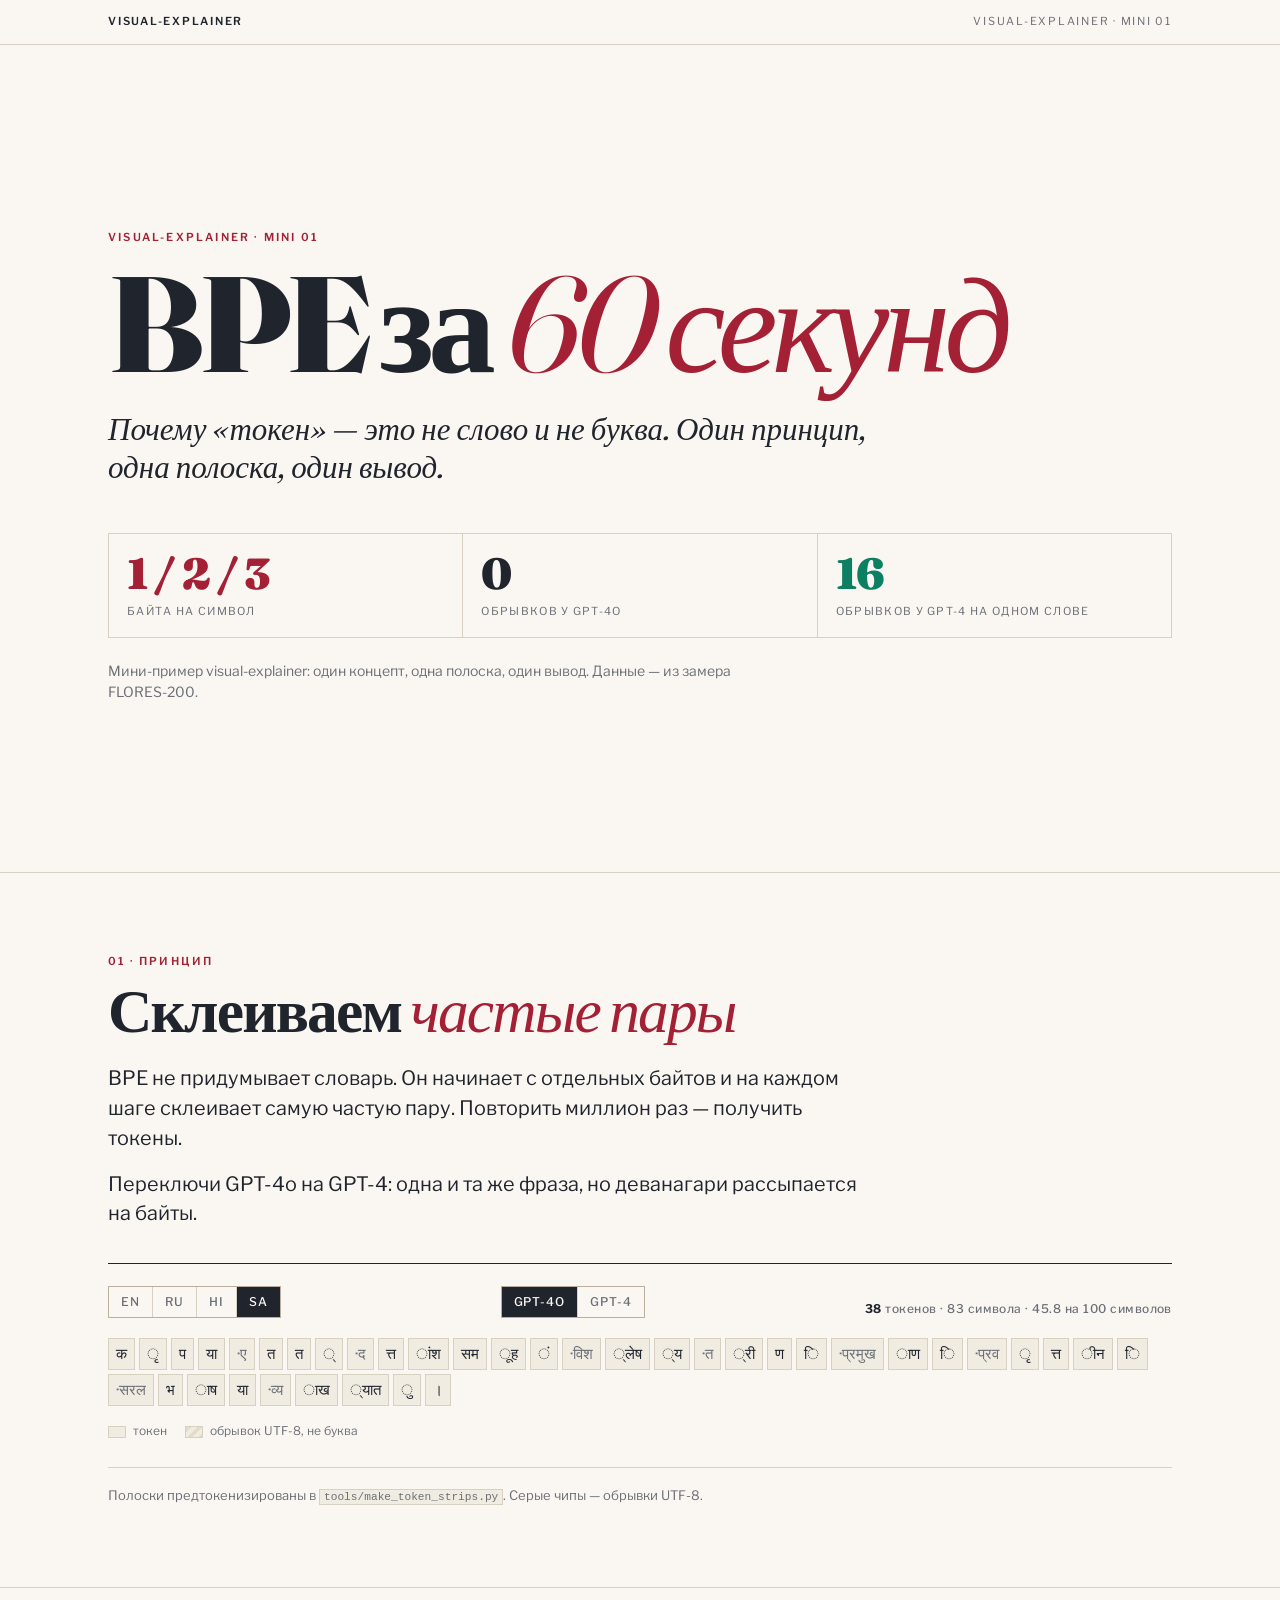
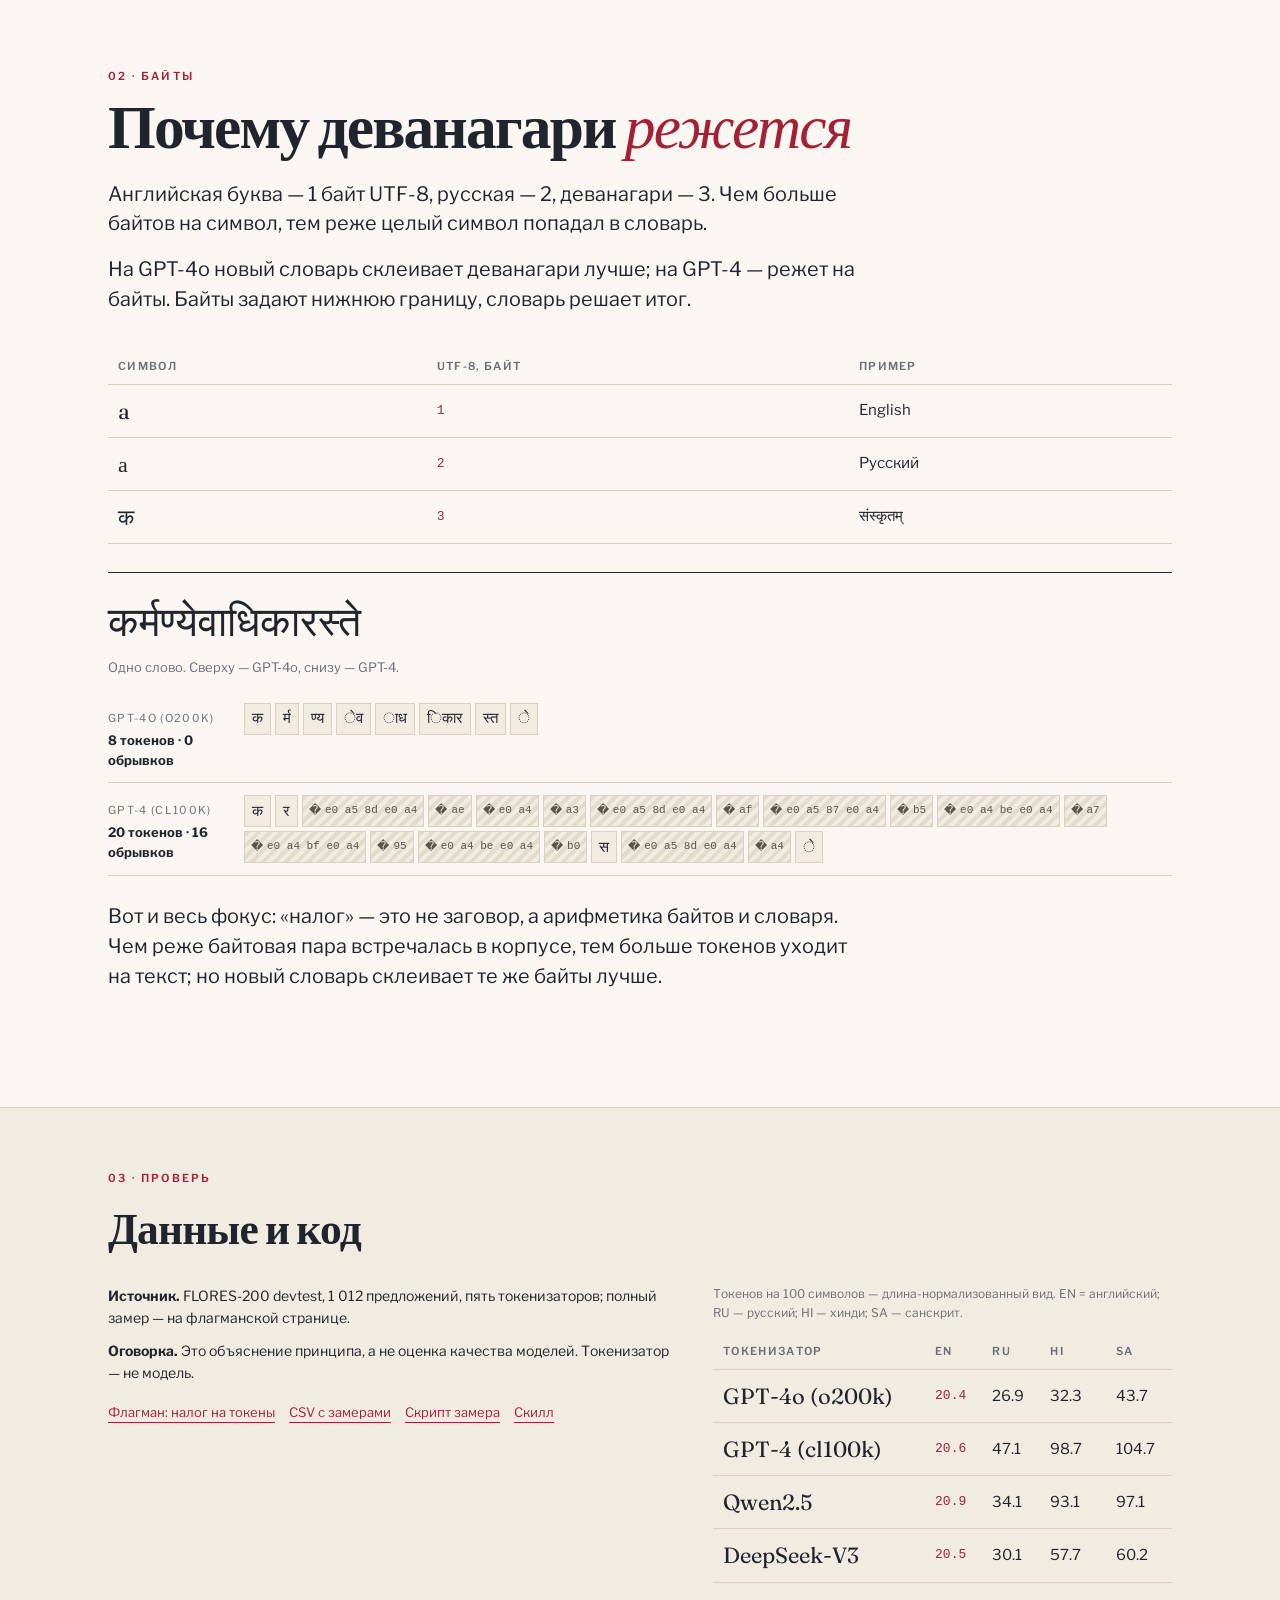
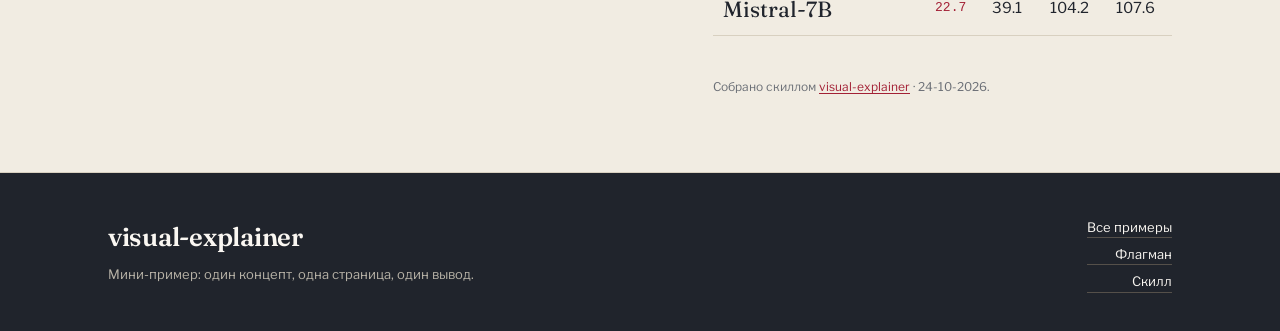
==== commit bc1633d7: "fix: separate script from language; add transliteration control - critique: Devanagari is a script, " ====
--- a/examples/bpe-in-60-seconds/index.html
+++ b/examples/bpe-in-60-seconds/index.html
@@ -6,6 +6,7 @@
 <title>BPE за 60 секунд — visual-explainer</title>
 <meta name="description" content="Почему токен — это не слово и не буква: один принцип, одна полоска, один вывод.">
 <meta name="color-scheme" content="light">
+<link rel="icon" href="data:image/svg+xml,%3Csvg xmlns='http://www.w3.org/2000/svg' viewBox='0 0 32 32'%3E%3Crect width='32' height='32' fill='%23A32035'/%3E%3Ctext x='16' y='23' font-family='Georgia' font-size='22' fill='%23FAF7F2' text-anchor='middle'%3EV%3C/text%3E%3C/svg%3E">
 <link rel="preconnect" href="https://fonts.googleapis.com">
 <link rel="preconnect" href="https://fonts.gstatic.com" crossorigin>
 <link href="https://fonts.googleapis.com/css2?family=Fraunces:ital,opsz,wght@0,9..144,400;0,9..144,600;0,9..144,900;1,9..144,400&family=Libre+Franklin:wght@400;500;600&display=swap" rel="stylesheet">
@@ -104,6 +105,14 @@
 .bytes-table td:first-child{font-size:22px;font-family:var(--serif)}
 .bytes-table td.deva{font-family:"Kohinoor Devanagari","Noto Serif Devanagari","Noto Sans Devanagari",var(--serif);font-weight:400}
 .bytes-table td:nth-child(2){font-family:var(--mono);font-size:13px;color:var(--accent)}
+.script-table{min-width:660px}
+.script-table td:first-child{font-size:13px;font-family:var(--sans)}
+.script-table td:nth-child(2){font-family:var(--sans);font-size:13px;color:inherit}
+.script-table .num{text-align:right}
+.script-table th span{display:block;margin-top:2px;font-size:9px;letter-spacing:.04em;text-transform:none;font-weight:400;color:var(--muted)}
+.script-table td.cheap{color:var(--emerald);font-weight:600}
+.script-table td.dear{color:var(--accent);font-weight:600}
+.script-table td.same{color:var(--muted)}
 .word-block{border-top:1px solid var(--ink);padding:18px 0 0;margin:0 0 6px}
 .word-block h3{font-family:var(--serif);font-size:24px;margin:0 0 4px;font-weight:600}
 .word-block h3.deva{font-family:"Kohinoor Devanagari","Noto Serif Devanagari","Noto Sans Devanagari",var(--serif);font-weight:400;font-size:clamp(28px,3.2vw,42px);line-height:1.5;letter-spacing:0}
@@ -223,6 +232,11 @@
   .seg button{padding:8px 9px;font-size:11px}
   .word-row{grid-template-columns:1fr;gap:6px}
   .word-row .tag{padding-top:0}
+  .script-table{min-width:0}
+  .script-table th:nth-child(4),.script-table td:nth-child(4),
+  .script-table th:nth-child(6),.script-table td:nth-child(6){display:none}
+  .script-table td:first-child{font-size:12px}
+  .script-table th,.script-table td{padding:7px 6px}
   .finding{grid-template-columns:1fr;gap:6px}
   .finding b{font-size:30px}
   .footer .f-links{text-align:left}
@@ -256,8 +270,8 @@
 <header class="topbar"><div class="wrap"><span class="brand">visual-explainer</span><span class="topnote">visual-explainer · mini 01</span></div></header>
 <main id="main">
 <section class="hero"><div class="wrap"><div class="kicker">visual-explainer · mini 01</div><h1>BPE за <em>60 секунд</em></h1><p class="standfirst">Почему «токен» — это не слово и не буква. Один принцип, одна полоска, один вывод.</p><div class="stats"><div class="stat"><b>1 / 2 / 3</b><span>байта на символ</span></div><div class="stat"><b>0</b><span>обрывков у GPT-4o</span></div><div class="stat"><b>16</b><span>обрывков у GPT-4 на одном слове</span></div></div><p class="hero-note">Мини-пример visual-explainer: один концепт, одна полоска, один вывод. Данные — из замера FLORES-200.</p></div></section>
-<section class="section" id="token"><div class="wrap"><div class="kicker">01 · Принцип</div><h2>Склеиваем <em>частые пары</em></h2><div class="intro"><p>BPE не придумывает словарь. Он начинает с отдельных байтов и на каждом шаге склеивает самую частую пару. Повторить миллион раз — получить токены.</p><p>Переключи GPT-4o на GPT-4: одна и та же фраза, но деванагари рассыпается на байты.</p></div><div class="demo"><div class="demo-controls"><div><div class="seg" role="group" aria-label="Язык"><button type="button" data-strip-lang="EN" aria-pressed="false">EN</button><button type="button" data-strip-lang="RU" aria-pressed="false">RU</button><button type="button" data-strip-lang="HI" aria-pressed="false">HI</button><button type="button" data-strip-lang="SA" aria-pressed="true">SA</button></div></div><div><div class="seg" role="group" aria-label="Токенизатор"><button type="button" data-strip-enc="o200k" aria-pressed="true">GPT-4o</button><button type="button" data-strip-enc="cl100k" aria-pressed="false">GPT-4</button></div></div><div class="demo-meta" id="strip-meta"><b>38</b> токенов · 83 символа · 45.8 на 100 символов</div></div><div class="chips" id="strip-chips"><span class="chip deva">क</span><span class="chip deva">ृ</span><span class="chip deva">प</span><span class="chip deva">या</span><span class="chip space deva">·ए</span><span class="chip deva">त</span><span class="chip deva">त</span><span class="chip deva">्</span><span class="chip space deva">·द</span><span class="chip deva">त्त</span><span class="chip deva">ांश</span><span class="chip deva">सम</span><span class="chip deva">ूह</span><span class="chip deva">ं</span><span class="chip space deva">·विश</span><span class="chip deva">्लेष</span><span class="chip deva">्य</span><span class="chip space deva">·त</span><span class="chip deva">्री</span><span class="chip deva">ण</span><span class="chip deva">ि</span><span class="chip space deva">·प्रमुख</span><span class="chip deva">ाण</span><span class="chip deva">ि</span><span class="chip space deva">·प्रव</span><span class="chip deva">ृ</span><span class="chip deva">त्त</span><span class="chip deva">ीन</span><span class="chip deva">ि</span><span class="chip space deva">·सरल</span><span class="chip deva">भ</span><span class="chip deva">ाष</span><span class="chip deva">या</span><span class="chip space deva">·व्य</span><span class="chip deva">ाख</span><span class="chip deva">्यात</span><span class="chip deva">ु</span><span class="chip deva">।</span></div><div class="legend"><span><i></i>токен</span><span><i class="byte"></i>обрывок UTF-8, не буква</span></div></div><p class="note">Полоски предтокенизированы в <code>tools/make_token_strips.py</code>. Серые чипы — обрывки UTF-8.</p></div></section><script type="application/json" id="strip-data">{"EN": {"text": "Please analyze this dataset and explain the three most important trends in simple language.", "encodings": {"o200k": {"tokens": [{"id": 8256, "t": "Please", "hex": null}, {"id": 30532, "t": "·analyze", "hex": null}, {"id": 495, "t": "·this", "hex": null}, {"id": 20830, "t": "·dataset", "hex": null}, {"id": 326, "t": "·and", "hex": null}, {"id": 16644, "t": "·explain", "hex": null}, {"id": 290, "t": "·the", "hex": null}, {"id": 3407, "t": "·three", "hex": null}, {"id": 1645, "t": "·most", "hex": null}, {"id": 3378, "t": "·important", "hex": null}, {"id": 20464, "t": "·trends", "hex": null}, {"id": 306, "t": "·in", "hex": null}, {"id": 4705, "t": "·simple", "hex": null}, {"id": 6439, "t": "·language", "hex": null}, {"id": 13, "t": ".", "hex": null}], "count": 15, "chars": 91, "tokens_per_100_chars": 16.5}, "cl100k": {"tokens": [{"id": 5618, "t": "Please", "hex": null}, {"id": 24564, "t": "·analyze", "hex": null}, {"id": 420, "t": "·this", "hex": null}, {"id": 10550, "t": "·dataset", "hex": null}, {"id": 323, "t": "·and", "hex": null}, {"id": 10552, "t": "·explain", "hex": null}, {"id": 279, "t": "·the", "hex": null}, {"id": 2380, "t": "·three", "hex": null}, {"id": 1455, "t": "·most", "hex": null}, {"id": 3062, "t": "·important", "hex": null}, {"id": 18845, "t": "·trends", "hex": null}, {"id": 304, "t": "·in", "hex": null}, {"id": 4382, "t": "·simple", "hex": null}, {"id": 4221, "t": "·language", "hex": null}, {"id": 13, "t": ".", "hex": null}], "count": 15, "chars": 91, "tokens_per_100_chars": 16.5}}}, "RU": {"text": "Пожалуйста, проанализируй этот датасет и объясни три самые важные тенденции простым языком.", "encodings": {"o200k": {"tokens": [{"id": 3118, "t": "П", "hex": null}, {"id": 83093, "t": "ожал", "hex": null}, {"id": 106864, "t": "уйста", "hex": null}, {"id": 11, "t": ",", "hex": null}, {"id": 4964, "t": "·про", "hex": null}, {"id": 841, "t": "ан", "hex": null}, {"id": 90344, "t": "ализ", "hex": null}, {"id": 22220, "t": "иру", "hex": null}, {"id": 719, "t": "й", "hex": null}, {"id": 30695, "t": "·этот", "hex": null}, {"id": 94295, "t": "·дат", "hex": null}, {"id": 2664, "t": "ас", "hex": null}, {"id": 1041, "t": "ет", "hex": null}, {"id": 816, "t": "·и", "hex": null}, {"id": 80597, "t": "·объяс", "hex": null}, {"id": 1287, "t": "ни", "hex": null}, {"id": 39394, "t": "·три", "hex": null}, {"id": 75510, "t": "·самые", "hex": null}, {"id": 27588, "t": "·важ", "hex": null}, {"id": 4332, "t": "ные", "hex": null}, {"id": 145514, "t": "·тенден", "hex": null}, {"id": 6654, "t": "ции", "hex": null}, {"id": 14063, "t": "·прост", "hex": null}, {"id": 5881, "t": "ым", "hex": null}, {"id": 42019, "t": "·язы", "hex": null}, {"id": 12082, "t": "ком", "hex": null}, {"id": 13, "t": ".", "hex": null}], "count": 27, "chars": 91, "tokens_per_100_chars": 29.7}, "cl100k": {"tokens": [{"id": 17279, "t": "П", "hex": null}, {"id": 21956, "t": "ож", "hex": null}, {"id": 16331, "t": "ал", "hex": null}, {"id": 83680, "t": "уй", "hex": null}, {"id": 6735, "t": "ст", "hex": null}, {"id": 1506, "t": "а", "hex": null}, {"id": 11, "t": ",", "hex": null}, {"id": 41291, "t": "·про", "hex": null}, {"id": 7486, "t": "ан", "hex": null}, {"id": 72331, "t": "ализ", "hex": null}, {"id": 1840, "t": "и", "hex": null}, {"id": 20346, "t": "ру", "hex": null}, {"id": 12415, "t": "й", "hex": null}, {"id": 49103, "t": "·эт", "hex": null}, {"id": 13337, "t": "от", "hex": null}, {"id": 7952, "t": "·д", "hex": null}, {"id": 8131, "t": "ат", "hex": null}, {"id": 18437, "t": "ас", "hex": null}, {"id": 8341, "t": "ет", "hex": null}, {"id": 7740, "t": "·и", "hex": null}, {"id": 48440, "t": "·объ", "hex": null}, {"id": 4329, "t": "я", "hex": null}, {"id": 2297, "t": "с", "hex": null}, {"id": 23446, "t": "ни", "hex": null}, {"id": 11047, "t": "·т", "hex": null}, {"id": 31203, "t": "ри", "hex": null}, {"id": 97185, "t": "·сам", "hex": null}, {"id": 51736, "t": "ые", "hex": null}, {"id": 5927, "t": "·в", "hex": null}, {"id": 38657, "t": "аж", "hex": null}, {"id": 44065, "t": "ные", "hex": null}, {"id": 11047, "t": "·т", "hex": null}, {"id": 5372, "t": "ен", "hex": null}, {"id": 7094, "t": "д", "hex": null}, {"id": 5372, "t": "ен", "hex": null}, {"id": 57186, "t": "ции", "hex": null}, {"id": 12561, "t": "·пр", "hex": null}, {"id": 25262, "t": "ост", "hex": null}, {"id": 4655, "t": "ы", "hex": null}, {"id": 6578, "t": "м", "hex": null}, {"id": 46410, "t": "·я", "hex": null}, {"id": 9136, "t": "з", "hex": null}, {"id": 4655, "t": "ы", "hex": null}, {"id": 4898, "t": "к", "hex": null}, {"id": 12507, "t": "ом", "hex": null}, {"id": 13, "t": ".", "hex": null}], "count": 46, "chars": 91, "tokens_per_100_chars": 50.5}}}, "HI": {"text": "कृपया इस डेटासेट का विश्लेषण करें और तीन सबसे महत्वपूर्ण रुझानों को सरल भाषा में समझाएं।", "encodings": {"o200k": {"tokens": [{"id": 1016, "t": "क", "hex": null}, {"id": 10433, "t": "ृ", "hex": null}, {"id": 2033, "t": "प", "hex": null}, {"id": 12052, "t": "या", "hex": null}, {"id": 7305, "t": "·इस", "hex": null}, {"id": 132643, "t": "·डेट", "hex": null}, {"id": 6750, "t": "ास", "hex": null}, {"id": 15562, "t": "ेट", "hex": null}, {"id": 5957, "t": "·का", "hex": null}, {"id": 23193, "t": "·विश", "hex": null}, {"id": 185609, "t": "्लेष", "hex": null}, {"id": 4984, "t": "ण", "hex": null}, {"id": 28010, "t": "·करें", "hex": null}, {"id": 5034, "t": "·और", "hex": null}, {"id": 43047, "t": "·तीन", "hex": null}, {"id": 35631, "t": "·सबसे", "hex": null}, {"id": 82088, "t": "·महत्वपूर्ण", "hex": null}, {"id": 2651, "t": "·र", "hex": null}, {"id": 31336, "t": "ुझ", "hex": null}, {"id": 73949, "t": "ानों", "hex": null}, {"id": 4045, "t": "·को", "hex": null}, {"id": 188854, "t": "·सरल", "hex": null}, {"id": 108881, "t": "·भाषा", "hex": null}, {"id": 3342, "t": "·में", "hex": null}, {"id": 53630, "t": "·समझ", "hex": null}, {"id": 45588, "t": "ाएं", "hex": null}, {"id": 1670, "t": "।", "hex": null}], "count": 27, "chars": 88, "tokens_per_100_chars": 30.7}, "cl100k": {"tokens": [{"id": 65804, "t": "क", "hex": null}, {"id": 12906, "t": null, "hex": "e0 a5"}, {"id": 225, "t": null, "hex": "83"}, {"id": 87262, "t": "प", "hex": null}, {"id": 5619, "t": null, "hex": "e0 a4"}, {"id": 107, "t": null, "hex": "af"}, {"id": 24810, "t": "ा", "hex": null}, {"id": 15272, "t": null, "hex": "20 e0 a4"}, {"id": 229, "t": null, "hex": "87"}, {"id": 79468, "t": "स", "hex": null}, {"id": 15272, "t": null, "hex": "20 e0 a4"}, {"id": 94, "t": null, "hex": "a1"}, {"id": 55884, "t": null, "hex": "e0 a5 87 e0 a4"}, {"id": 253, "t": null, "hex": "9f"}, {"id": 32511, "t": null, "hex": "e0 a4 be e0 a4"}, {"id": 116, "t": null, "hex": "b8"}, {"id": 55884, "t": null, "hex": "e0 a5 87 e0 a4"}, {"id": 253, "t": null, "hex": "9f"}, {"id": 48909, "t": "·क", "hex": null}, {"id": 24810, "t": "ा", "hex": null}, {"id": 15272, "t": null, "hex": "20 e0 a4"}, {"id": 113, "t": null, "hex": "b5"}, {"id": 43411, "t": null, "hex": "e0 a4 bf e0 a4"}, {"id": 114, "t": null, "hex": "b6"}, {"id": 31584, "t": null, "hex": "e0 a5 8d e0 a4"}, {"id": 110, "t": null, "hex": "b2"}, {"id": 55884, "t": null, "hex": "e0 a5 87 e0 a4"}, {"id": 115, "t": null, "hex": "b7"}, {"id": 5619, "t": null, "hex": "e0 a4"}, {"id": 96, "t": null, "hex": "a3"}, {"id": 48909, "t": "·क", "hex": null}, {"id": 45279, "t": "र", "hex": null}, {"id": 55884, "t": null, "hex": "e0 a5 87 e0 a4"}, {"id": 224, "t": null, "hex": "82"}, {"id": 15272, "t": null, "hex": "20 e0 a4"}, {"id": 242, "t": null, "hex": "94"}, {"id": 45279, "t": "र", "hex": null}, {"id": 15272, "t": null, "hex": "20 e0 a4"}, {"id": 97, "t": null, "hex": "a4"}, {"id": 44747, "t": "ी", "hex": null}, {"id": 61196, "t": "न", "hex": null}, {"id": 69258, "t": "·स", "hex": null}, {"id": 5619, "t": null, "hex": "e0 a4"}, {"id": 105, "t": null, "hex": "ac"}, {"id": 79468, "t": "स", "hex": null}, {"id": 35470, "t": "े", "hex": null}, {"id": 92317, "t": "·म", "hex": null}, {"id": 95048, "t": "ह", "hex": null}, {"id": 80338, "t": "त", "hex": null}, {"id": 31584, "t": null, "hex": "e0 a5 8d e0 a4"}, {"id": 113, "t": null, "hex": "b5"}, {"id": 87262, "t": "प", "hex": null}, {"id": 12906, "t": null, "hex": "e0 a5"}, {"id": 224, "t": null, "hex": "82"}, {"id": 45279, "t": "र", "hex": null}, {"id": 31584, "t": null, "hex": "e0 a5 8d e0 a4"}, {"id": 96, "t": null, "hex": "a3"}, {"id": 15272, "t": null, "hex": "20 e0 a4"}, {"id": 108, "t": null, "hex": "b0"}, {"id": 73753, "t": "ु", "hex": null}, {"id": 5619, "t": null, "hex": "e0 a4"}, {"id": 251, "t": null, "hex": "9d"}, {"id": 32511, "t": null, "hex": "e0 a4 be e0 a4"}, {"id": 101, "t": null, "hex": "a8"}, {"id": 55675, "t": "ो", "hex": null}, {"id": 73414, "t": "ं", "hex": null}, {"id": 48909, "t": "·क", "hex": null}, {"id": 55675, "t": "ो", "hex": null}, {"id": 69258, "t": "·स", "hex": null}, {"id": 45279, "t": "र", "hex": null}, {"id": 92911, "t": "ल", "hex": null}, {"id": 15272, "t": null, "hex": "20 e0 a4"}, {"id": 255, "t": null, "hex": "ad"}, {"id": 32511, "t": null, "hex": "e0 a4 be e0 a4"}, {"id": 115, "t": null, "hex": "b7"}, {"id": 24810, "t": "ा", "hex": null}, {"id": 92317, "t": "·म", "hex": null}, {"id": 55884, "t": null, "hex": "e0 a5 87 e0 a4"}, {"id": 224, "t": null, "hex": "82"}, {"id": 69258, "t": "·स", "hex": null}, {"id": 88344, "t": "म", "hex": null}, {"id": 5619, "t": null, "hex": "e0 a4"}, {"id": 251, "t": null, "hex": "9d"}, {"id": 32511, "t": null, "hex": "e0 a4 be e0 a4"}, {"id": 237, "t": null, "hex": "8f"}, {"id": 73414, "t": "ं", "hex": null}, {"id": 12906, "t": null, "hex": "e0 a5"}, {"id": 97, "t": null, "hex": "a4"}], "count": 88, "chars": 88, "tokens_per_100_chars": 100.0}}}, "SA": {"text": "कृपया एतत् दत्तांशसमूहं विश्लेष्य त्रीणि प्रमुखाणि प्रवृत्तीनि सरलभाषया व्याख्यातु।", "encodings": {"o200k": {"tokens": [{"id": 1016, "t": "क", "hex": null}, {"id": 10433, "t": "ृ", "hex": null}, {"id": 2033, "t": "प", "hex": null}, {"id": 12052, "t": "या", "hex": null}, {"id": 11079, "t": "·ए", "hex": null}, {"id": 1329, "t": "त", "hex": null}, {"id": 1329, "t": "त", "hex": null}, {"id": 682, "t": "्", "hex": null}, {"id": 2630, "t": "·द", "hex": null}, {"id": 20776, "t": "त्त", "hex": null}, {"id": 122211, "t": "ांश", "hex": null}, {"id": 54247, "t": "सम", "hex": null}, {"id": 77520, "t": "ूह", "hex": null}, {"id": 1004, "t": "ं", "hex": null}, {"id": 23193, "t": "·विश", "hex": null}, {"id": 185609, "t": "्लेष", "hex": null}, {"id": 2383, "t": "्य", "hex": null}, {"id": 3177, "t": "·त", "hex": null}, {"id": 15206, "t": "्री", "hex": null}, {"id": 4984, "t": "ण", "hex": null}, {"id": 785, "t": "ि", "hex": null}, {"id": 59932, "t": "·प्रमुख", "hex": null}, {"id": 21155, "t": "ाण", "hex": null}, {"id": 785, "t": "ि", "hex": null}, {"id": 51831, "t": "·प्रव", "hex": null}, {"id": 10433, "t": "ृ", "hex": null}, {"id": 20776, "t": "त्त", "hex": null}, {"id": 17956, "t": "ीन", "hex": null}, {"id": 785, "t": "ि", "hex": null}, {"id": 188854, "t": "·सरल", "hex": null}, {"id": 6148, "t": "भ", "hex": null}, {"id": 22327, "t": "ाष", "hex": null}, {"id": 12052, "t": "या", "hex": null}, {"id": 18074, "t": "·व्य", "hex": null}, {"id": 23409, "t": "ाख", "hex": null}, {"id": 70381, "t": "्यात", "hex": null}, {"id": 1533, "t": "ु", "hex": null}, {"id": 1670, "t": "।", "hex": null}], "count": 38, "chars": 83, "tokens_per_100_chars": 45.8}, "cl100k": {"tokens": [{"id": 65804, "t": "क", "hex": null}, {"id": 12906, "t": null, "hex": "e0 a5"}, {"id": 225, "t": null, "hex": "83"}, {"id": 87262, "t": "प", "hex": null}, {"id": 5619, "t": null, "hex": "e0 a4"}, {"id": 107, "t": null, "hex": "af"}, {"id": 24810, "t": "ा", "hex": null}, {"id": 15272, "t": null, "hex": "20 e0 a4"}, {"id": 237, "t": null, "hex": "8f"}, {"id": 80338, "t": "त", "hex": null}, {"id": 80338, "t": "त", "hex": null}, {"id": 30707, "t": "्", "hex": null}, {"id": 15272, "t": null, "hex": "20 e0 a4"}, {"id": 99, "t": null, "hex": "a6"}, {"id": 80338, "t": "त", "hex": null}, {"id": 31584, "t": null, "hex": "e0 a5 8d e0 a4"}, {"id": 97, "t": null, "hex": "a4"}, {"id": 32511, "t": null, "hex": "e0 a4 be e0 a4"}, {"id": 224, "t": null, "hex": "82"}, {"id": 5619, "t": null, "hex": "e0 a4"}, {"id": 114, "t": null, "hex": "b6"}, {"id": 79468, "t": "स", "hex": null}, {"id": 88344, "t": "म", "hex": null}, {"id": 12906, "t": null, "hex": "e0 a5"}, {"id": 224, "t": null, "hex": "82"}, {"id": 95048, "t": "ह", "hex": null}, {"id": 73414, "t": "ं", "hex": null}, {"id": 15272, "t": null, "hex": "20 e0 a4"}, {"id": 113, "t": null, "hex": "b5"}, {"id": 43411, "t": null, "hex": "e0 a4 bf e0 a4"}, {"id": 114, "t": null, "hex": "b6"}, {"id": 31584, "t": null, "hex": "e0 a5 8d e0 a4"}, {"id": 110, "t": null, "hex": "b2"}, {"id": 55884, "t": null, "hex": "e0 a5 87 e0 a4"}, {"id": 115, "t": null, "hex": "b7"}, {"id": 31584, "t": null, "hex": "e0 a5 8d e0 a4"}, {"id": 107, "t": null, "hex": "af"}, {"id": 15272, "t": null, "hex": "20 e0 a4"}, {"id": 97, "t": null, "hex": "a4"}, {"id": 86133, "t": "्र", "hex": null}, {"id": 44747, "t": "ी", "hex": null}, {"id": 5619, "t": null, "hex": "e0 a4"}, {"id": 96, "t": null, "hex": "a3"}, {"id": 39951, "t": "ि", "hex": null}, {"id": 84736, "t": "·प", "hex": null}, {"id": 86133, "t": "्र", "hex": null}, {"id": 88344, "t": "म", "hex": null}, {"id": 73753, "t": "ु", "hex": null}, {"id": 5619, "t": null, "hex": "e0 a4"}, {"id": 244, "t": null, "hex": "96"}, {"id": 32511, "t": null, "hex": "e0 a4 be e0 a4"}, {"id": 96, "t": null, "hex": "a3"}, {"id": 39951, "t": "ि", "hex": null}, {"id": 84736, "t": "·प", "hex": null}, {"id": 86133, "t": "्र", "hex": null}, {"id": 5619, "t": null, "hex": "e0 a4"}, {"id": 113, "t": null, "hex": "b5"}, {"id": 12906, "t": null, "hex": "e0 a5"}, {"id": 225, "t": null, "hex": "83"}, {"id": 80338, "t": "त", "hex": null}, {"id": 31584, "t": null, "hex": "e0 a5 8d e0 a4"}, {"id": 97, "t": null, "hex": "a4"}, {"id": 44747, "t": "ी", "hex": null}, {"id": 61196, "t": "न", "hex": null}, {"id": 39951, "t": "ि", "hex": null}, {"id": 69258, "t": "·स", "hex": null}, {"id": 45279, "t": "र", "hex": null}, {"id": 92911, "t": "ल", "hex": null}, {"id": 5619, "t": null, "hex": "e0 a4"}, {"id": 255, "t": null, "hex": "ad"}, {"id": 32511, "t": null, "hex": "e0 a4 be e0 a4"}, {"id": 115, "t": null, "hex": "b7"}, {"id": 5619, "t": null, "hex": "e0 a4"}, {"id": 107, "t": null, "hex": "af"}, {"id": 24810, "t": "ा", "hex": null}, {"id": 15272, "t": null, "hex": "20 e0 a4"}, {"id": 113, "t": null, "hex": "b5"}, {"id": 31584, "t": null, "hex": "e0 a5 8d e0 a4"}, {"id": 107, "t": null, "hex": "af"}, {"id": 32511, "t": null, "hex": "e0 a4 be e0 a4"}, {"id": 244, "t": null, "hex": "96"}, {"id": 31584, "t": null, "hex": "e0 a5 8d e0 a4"}, {"id": 107, "t": null, "hex": "af"}, {"id": 32511, "t": null, "hex": "e0 a4 be e0 a4"}, {"id": 97, "t": null, "hex": "a4"}, {"id": 73753, "t": "ु", "hex": null}, {"id": 12906, "t": null, "hex": "e0 a5"}, {"id": 97, "t": null, "hex": "a4"}], "count": 88, "chars": 83, "tokens_per_100_chars": 106.0}}}}</script>
-<section class="section" id="why"><div class="wrap"><div class="kicker">02 · Байты</div><h2>Почему деванагари <em>дороже</em></h2><div class="intro"><p>Английская буква — 1 байт UTF-8, русская — 2, деванагари — 3. Чем больше байтов на символ, тем реже целый символ попадал в словарь.</p></div><table class="bytes-table"><thead><tr><th>Символ</th><th>UTF-8, байт</th><th>Пример</th></tr></thead><tbody><tr><td lang="en">a</td><td>1</td><td>English</td></tr><tr><td lang="ru">а</td><td>2</td><td>Русский</td></tr><tr><td lang="sa" class="deva">क</td><td>3</td><td>संस्कृतम्</td></tr></tbody></table><div class="word-block"><h3 class="deva">कर्मण्येवाधिकारस्ते</h3><p class="word-sub">Одно слово. Сверху — GPT-4o, снизу — GPT-4.</p><div class="word-row"><div class="tag">GPT-4o (o200k)<b>8 токенов · 0 обрывков</b></div><div class="chips"><span class="chip deva">क</span><span class="chip deva">र्म</span><span class="chip deva">ण्य</span><span class="chip deva">ेव</span><span class="chip deva">ाध</span><span class="chip deva">िकार</span><span class="chip deva">स्त</span><span class="chip deva">े</span></div></div><div class="word-row"><div class="tag">GPT-4 (cl100k)<b>20 токенов · 16 обрывков</b></div><div class="chips"><span class="chip deva">क</span><span class="chip deva">र</span><span class="chip byte" title="byte fragment: e0 a5 8d e0 a4">e0 a5 8d e0 a4</span><span class="chip byte" title="byte fragment: ae">ae</span><span class="chip byte" title="byte fragment: e0 a4">e0 a4</span><span class="chip byte" title="byte fragment: a3">a3</span><span class="chip byte" title="byte fragment: e0 a5 8d e0 a4">e0 a5 8d e0 a4</span><span class="chip byte" title="byte fragment: af">af</span><span class="chip byte" title="byte fragment: e0 a5 87 e0 a4">e0 a5 87 e0 a4</span><span class="chip byte" title="byte fragment: b5">b5</span><span class="chip byte" title="byte fragment: e0 a4 be e0 a4">e0 a4 be e0 a4</span><span class="chip byte" title="byte fragment: a7">a7</span><span class="chip byte" title="byte fragment: e0 a4 bf e0 a4">e0 a4 bf e0 a4</span><span class="chip byte" title="byte fragment: 95">95</span><span class="chip byte" title="byte fragment: e0 a4 be e0 a4">e0 a4 be e0 a4</span><span class="chip byte" title="byte fragment: b0">b0</span><span class="chip deva">स</span><span class="chip byte" title="byte fragment: e0 a5 8d e0 a4">e0 a5 8d e0 a4</span><span class="chip byte" title="byte fragment: a4">a4</span><span class="chip deva">े</span></div></div></div><div class="intro" style="margin-top:26px"><p>Вот и весь фокус: «налог» — это не заговор, а арифметика байтов. Чем реже байтовая пара встречалась в корпусе, тем больше токенов уходит на текст.</p></div></div></section>
+<section class="section" id="token"><div class="wrap"><div class="kicker">01 · Принцип</div><h2>Склеиваем <em>частые пары</em></h2><div class="intro"><p>BPE не придумывает словарь. Он начинает с отдельных байтов и на каждом шаге склеивает самую частую пару. Повторить миллион раз — получить токены.</p><p>Переключи GPT-4o на GPT-4: одна и та же фраза, но деванагари рассыпается на байты.</p></div><div class="demo"><div class="demo-controls"><div><div class="seg" role="group" aria-label="Язык"><button type="button" data-strip-lang="EN" aria-pressed="false">EN</button><button type="button" data-strip-lang="RU" aria-pressed="false">RU</button><button type="button" data-strip-lang="HI" aria-pressed="false">HI</button><button type="button" data-strip-lang="SA" aria-pressed="true">SA</button></div></div><div><div class="seg" role="group" aria-label="Токенизатор"><button type="button" data-strip-enc="o200k" aria-pressed="true">GPT-4o</button><button type="button" data-strip-enc="cl100k" aria-pressed="false">GPT-4</button></div></div><div class="demo-meta" id="strip-meta"><b>38</b> токенов · 83 символа · 45.8 на 100 символов</div></div><div class="chips" id="strip-chips"><span class="chip deva">क</span><span class="chip deva">ृ</span><span class="chip deva">प</span><span class="chip deva">या</span><span class="chip space deva">·ए</span><span class="chip deva">त</span><span class="chip deva">त</span><span class="chip deva">्</span><span class="chip space deva">·द</span><span class="chip deva">त्त</span><span class="chip deva">ांश</span><span class="chip deva">सम</span><span class="chip deva">ूह</span><span class="chip deva">ं</span><span class="chip space deva">·विश</span><span class="chip deva">्लेष</span><span class="chip deva">्य</span><span class="chip space deva">·त</span><span class="chip deva">्री</span><span class="chip deva">ण</span><span class="chip deva">ि</span><span class="chip space deva">·प्रमुख</span><span class="chip deva">ाण</span><span class="chip deva">ि</span><span class="chip space deva">·प्रव</span><span class="chip deva">ृ</span><span class="chip deva">त्त</span><span class="chip deva">ीन</span><span class="chip deva">ि</span><span class="chip space deva">·सरल</span><span class="chip deva">भ</span><span class="chip deva">ाष</span><span class="chip deva">या</span><span class="chip space deva">·व्य</span><span class="chip deva">ाख</span><span class="chip deva">्यात</span><span class="chip deva">ु</span><span class="chip deva">।</span></div><div class="legend"><span><i></i>токен</span><span><i class="byte"></i>обрывок UTF-8, не буква</span></div></div><p class="note">Полоски предтокенизированы в <code>tools/make_token_strips.py</code>. Серые чипы — обрывки UTF-8.</p></div></section><script type="application/json" id="strip-data">{"prompt": {"EN": {"text": "Please analyze this dataset and explain the three most important trends in simple language.", "encodings": {"o200k": {"tokens": [{"id": 8256, "t": "Please", "hex": null}, {"id": 30532, "t": "·analyze", "hex": null}, {"id": 495, "t": "·this", "hex": null}, {"id": 20830, "t": "·dataset", "hex": null}, {"id": 326, "t": "·and", "hex": null}, {"id": 16644, "t": "·explain", "hex": null}, {"id": 290, "t": "·the", "hex": null}, {"id": 3407, "t": "·three", "hex": null}, {"id": 1645, "t": "·most", "hex": null}, {"id": 3378, "t": "·important", "hex": null}, {"id": 20464, "t": "·trends", "hex": null}, {"id": 306, "t": "·in", "hex": null}, {"id": 4705, "t": "·simple", "hex": null}, {"id": 6439, "t": "·language", "hex": null}, {"id": 13, "t": ".", "hex": null}], "count": 15, "chars": 91, "tokens_per_100_chars": 16.5}, "cl100k": {"tokens": [{"id": 5618, "t": "Please", "hex": null}, {"id": 24564, "t": "·analyze", "hex": null}, {"id": 420, "t": "·this", "hex": null}, {"id": 10550, "t": "·dataset", "hex": null}, {"id": 323, "t": "·and", "hex": null}, {"id": 10552, "t": "·explain", "hex": null}, {"id": 279, "t": "·the", "hex": null}, {"id": 2380, "t": "·three", "hex": null}, {"id": 1455, "t": "·most", "hex": null}, {"id": 3062, "t": "·important", "hex": null}, {"id": 18845, "t": "·trends", "hex": null}, {"id": 304, "t": "·in", "hex": null}, {"id": 4382, "t": "·simple", "hex": null}, {"id": 4221, "t": "·language", "hex": null}, {"id": 13, "t": ".", "hex": null}], "count": 15, "chars": 91, "tokens_per_100_chars": 16.5}}}, "RU": {"text": "Пожалуйста, проанализируй этот датасет и объясни три самые важные тенденции простым языком.", "encodings": {"o200k": {"tokens": [{"id": 3118, "t": "П", "hex": null}, {"id": 83093, "t": "ожал", "hex": null}, {"id": 106864, "t": "уйста", "hex": null}, {"id": 11, "t": ",", "hex": null}, {"id": 4964, "t": "·про", "hex": null}, {"id": 841, "t": "ан", "hex": null}, {"id": 90344, "t": "ализ", "hex": null}, {"id": 22220, "t": "иру", "hex": null}, {"id": 719, "t": "й", "hex": null}, {"id": 30695, "t": "·этот", "hex": null}, {"id": 94295, "t": "·дат", "hex": null}, {"id": 2664, "t": "ас", "hex": null}, {"id": 1041, "t": "ет", "hex": null}, {"id": 816, "t": "·и", "hex": null}, {"id": 80597, "t": "·объяс", "hex": null}, {"id": 1287, "t": "ни", "hex": null}, {"id": 39394, "t": "·три", "hex": null}, {"id": 75510, "t": "·самые", "hex": null}, {"id": 27588, "t": "·важ", "hex": null}, {"id": 4332, "t": "ные", "hex": null}, {"id": 145514, "t": "·тенден", "hex": null}, {"id": 6654, "t": "ции", "hex": null}, {"id": 14063, "t": "·прост", "hex": null}, {"id": 5881, "t": "ым", "hex": null}, {"id": 42019, "t": "·язы", "hex": null}, {"id": 12082, "t": "ком", "hex": null}, {"id": 13, "t": ".", "hex": null}], "count": 27, "chars": 91, "tokens_per_100_chars": 29.7}, "cl100k": {"tokens": [{"id": 17279, "t": "П", "hex": null}, {"id": 21956, "t": "ож", "hex": null}, {"id": 16331, "t": "ал", "hex": null}, {"id": 83680, "t": "уй", "hex": null}, {"id": 6735, "t": "ст", "hex": null}, {"id": 1506, "t": "а", "hex": null}, {"id": 11, "t": ",", "hex": null}, {"id": 41291, "t": "·про", "hex": null}, {"id": 7486, "t": "ан", "hex": null}, {"id": 72331, "t": "ализ", "hex": null}, {"id": 1840, "t": "и", "hex": null}, {"id": 20346, "t": "ру", "hex": null}, {"id": 12415, "t": "й", "hex": null}, {"id": 49103, "t": "·эт", "hex": null}, {"id": 13337, "t": "от", "hex": null}, {"id": 7952, "t": "·д", "hex": null}, {"id": 8131, "t": "ат", "hex": null}, {"id": 18437, "t": "ас", "hex": null}, {"id": 8341, "t": "ет", "hex": null}, {"id": 7740, "t": "·и", "hex": null}, {"id": 48440, "t": "·объ", "hex": null}, {"id": 4329, "t": "я", "hex": null}, {"id": 2297, "t": "с", "hex": null}, {"id": 23446, "t": "ни", "hex": null}, {"id": 11047, "t": "·т", "hex": null}, {"id": 31203, "t": "ри", "hex": null}, {"id": 97185, "t": "·сам", "hex": null}, {"id": 51736, "t": "ые", "hex": null}, {"id": 5927, "t": "·в", "hex": null}, {"id": 38657, "t": "аж", "hex": null}, {"id": 44065, "t": "ные", "hex": null}, {"id": 11047, "t": "·т", "hex": null}, {"id": 5372, "t": "ен", "hex": null}, {"id": 7094, "t": "д", "hex": null}, {"id": 5372, "t": "ен", "hex": null}, {"id": 57186, "t": "ции", "hex": null}, {"id": 12561, "t": "·пр", "hex": null}, {"id": 25262, "t": "ост", "hex": null}, {"id": 4655, "t": "ы", "hex": null}, {"id": 6578, "t": "м", "hex": null}, {"id": 46410, "t": "·я", "hex": null}, {"id": 9136, "t": "з", "hex": null}, {"id": 4655, "t": "ы", "hex": null}, {"id": 4898, "t": "к", "hex": null}, {"id": 12507, "t": "ом", "hex": null}, {"id": 13, "t": ".", "hex": null}], "count": 46, "chars": 91, "tokens_per_100_chars": 50.5}}}, "HI": {"text": "कृपया इस डेटासेट का विश्लेषण करें और तीन सबसे महत्वपूर्ण रुझानों को सरल भाषा में समझाएं।", "encodings": {"o200k": {"tokens": [{"id": 1016, "t": "क", "hex": null}, {"id": 10433, "t": "ृ", "hex": null}, {"id": 2033, "t": "प", "hex": null}, {"id": 12052, "t": "या", "hex": null}, {"id": 7305, "t": "·इस", "hex": null}, {"id": 132643, "t": "·डेट", "hex": null}, {"id": 6750, "t": "ास", "hex": null}, {"id": 15562, "t": "ेट", "hex": null}, {"id": 5957, "t": "·का", "hex": null}, {"id": 23193, "t": "·विश", "hex": null}, {"id": 185609, "t": "्लेष", "hex": null}, {"id": 4984, "t": "ण", "hex": null}, {"id": 28010, "t": "·करें", "hex": null}, {"id": 5034, "t": "·और", "hex": null}, {"id": 43047, "t": "·तीन", "hex": null}, {"id": 35631, "t": "·सबसे", "hex": null}, {"id": 82088, "t": "·महत्वपूर्ण", "hex": null}, {"id": 2651, "t": "·र", "hex": null}, {"id": 31336, "t": "ुझ", "hex": null}, {"id": 73949, "t": "ानों", "hex": null}, {"id": 4045, "t": "·को", "hex": null}, {"id": 188854, "t": "·सरल", "hex": null}, {"id": 108881, "t": "·भाषा", "hex": null}, {"id": 3342, "t": "·में", "hex": null}, {"id": 53630, "t": "·समझ", "hex": null}, {"id": 45588, "t": "ाएं", "hex": null}, {"id": 1670, "t": "।", "hex": null}], "count": 27, "chars": 88, "tokens_per_100_chars": 30.7}, "cl100k": {"tokens": [{"id": 65804, "t": "क", "hex": null}, {"id": 12906, "t": null, "hex": "e0 a5"}, {"id": 225, "t": null, "hex": "83"}, {"id": 87262, "t": "प", "hex": null}, {"id": 5619, "t": null, "hex": "e0 a4"}, {"id": 107, "t": null, "hex": "af"}, {"id": 24810, "t": "ा", "hex": null}, {"id": 15272, "t": null, "hex": "20 e0 a4"}, {"id": 229, "t": null, "hex": "87"}, {"id": 79468, "t": "स", "hex": null}, {"id": 15272, "t": null, "hex": "20 e0 a4"}, {"id": 94, "t": null, "hex": "a1"}, {"id": 55884, "t": null, "hex": "e0 a5 87 e0 a4"}, {"id": 253, "t": null, "hex": "9f"}, {"id": 32511, "t": null, "hex": "e0 a4 be e0 a4"}, {"id": 116, "t": null, "hex": "b8"}, {"id": 55884, "t": null, "hex": "e0 a5 87 e0 a4"}, {"id": 253, "t": null, "hex": "9f"}, {"id": 48909, "t": "·क", "hex": null}, {"id": 24810, "t": "ा", "hex": null}, {"id": 15272, "t": null, "hex": "20 e0 a4"}, {"id": 113, "t": null, "hex": "b5"}, {"id": 43411, "t": null, "hex": "e0 a4 bf e0 a4"}, {"id": 114, "t": null, "hex": "b6"}, {"id": 31584, "t": null, "hex": "e0 a5 8d e0 a4"}, {"id": 110, "t": null, "hex": "b2"}, {"id": 55884, "t": null, "hex": "e0 a5 87 e0 a4"}, {"id": 115, "t": null, "hex": "b7"}, {"id": 5619, "t": null, "hex": "e0 a4"}, {"id": 96, "t": null, "hex": "a3"}, {"id": 48909, "t": "·क", "hex": null}, {"id": 45279, "t": "र", "hex": null}, {"id": 55884, "t": null, "hex": "e0 a5 87 e0 a4"}, {"id": 224, "t": null, "hex": "82"}, {"id": 15272, "t": null, "hex": "20 e0 a4"}, {"id": 242, "t": null, "hex": "94"}, {"id": 45279, "t": "र", "hex": null}, {"id": 15272, "t": null, "hex": "20 e0 a4"}, {"id": 97, "t": null, "hex": "a4"}, {"id": 44747, "t": "ी", "hex": null}, {"id": 61196, "t": "न", "hex": null}, {"id": 69258, "t": "·स", "hex": null}, {"id": 5619, "t": null, "hex": "e0 a4"}, {"id": 105, "t": null, "hex": "ac"}, {"id": 79468, "t": "स", "hex": null}, {"id": 35470, "t": "े", "hex": null}, {"id": 92317, "t": "·म", "hex": null}, {"id": 95048, "t": "ह", "hex": null}, {"id": 80338, "t": "त", "hex": null}, {"id": 31584, "t": null, "hex": "e0 a5 8d e0 a4"}, {"id": 113, "t": null, "hex": "b5"}, {"id": 87262, "t": "प", "hex": null}, {"id": 12906, "t": null, "hex": "e0 a5"}, {"id": 224, "t": null, "hex": "82"}, {"id": 45279, "t": "र", "hex": null}, {"id": 31584, "t": null, "hex": "e0 a5 8d e0 a4"}, {"id": 96, "t": null, "hex": "a3"}, {"id": 15272, "t": null, "hex": "20 e0 a4"}, {"id": 108, "t": null, "hex": "b0"}, {"id": 73753, "t": "ु", "hex": null}, {"id": 5619, "t": null, "hex": "e0 a4"}, {"id": 251, "t": null, "hex": "9d"}, {"id": 32511, "t": null, "hex": "e0 a4 be e0 a4"}, {"id": 101, "t": null, "hex": "a8"}, {"id": 55675, "t": "ो", "hex": null}, {"id": 73414, "t": "ं", "hex": null}, {"id": 48909, "t": "·क", "hex": null}, {"id": 55675, "t": "ो", "hex": null}, {"id": 69258, "t": "·स", "hex": null}, {"id": 45279, "t": "र", "hex": null}, {"id": 92911, "t": "ल", "hex": null}, {"id": 15272, "t": null, "hex": "20 e0 a4"}, {"id": 255, "t": null, "hex": "ad"}, {"id": 32511, "t": null, "hex": "e0 a4 be e0 a4"}, {"id": 115, "t": null, "hex": "b7"}, {"id": 24810, "t": "ा", "hex": null}, {"id": 92317, "t": "·म", "hex": null}, {"id": 55884, "t": null, "hex": "e0 a5 87 e0 a4"}, {"id": 224, "t": null, "hex": "82"}, {"id": 69258, "t": "·स", "hex": null}, {"id": 88344, "t": "म", "hex": null}, {"id": 5619, "t": null, "hex": "e0 a4"}, {"id": 251, "t": null, "hex": "9d"}, {"id": 32511, "t": null, "hex": "e0 a4 be e0 a4"}, {"id": 237, "t": null, "hex": "8f"}, {"id": 73414, "t": "ं", "hex": null}, {"id": 12906, "t": null, "hex": "e0 a5"}, {"id": 97, "t": null, "hex": "a4"}], "count": 88, "chars": 88, "tokens_per_100_chars": 100.0}}}, "SA": {"text": "कृपया एतत् दत्तांशसमूहं विश्लेष्य त्रीणि प्रमुखाणि प्रवृत्तीनि सरलभाषया व्याख्यातु।", "encodings": {"o200k": {"tokens": [{"id": 1016, "t": "क", "hex": null}, {"id": 10433, "t": "ृ", "hex": null}, {"id": 2033, "t": "प", "hex": null}, {"id": 12052, "t": "या", "hex": null}, {"id": 11079, "t": "·ए", "hex": null}, {"id": 1329, "t": "त", "hex": null}, {"id": 1329, "t": "त", "hex": null}, {"id": 682, "t": "्", "hex": null}, {"id": 2630, "t": "·द", "hex": null}, {"id": 20776, "t": "त्त", "hex": null}, {"id": 122211, "t": "ांश", "hex": null}, {"id": 54247, "t": "सम", "hex": null}, {"id": 77520, "t": "ूह", "hex": null}, {"id": 1004, "t": "ं", "hex": null}, {"id": 23193, "t": "·विश", "hex": null}, {"id": 185609, "t": "्लेष", "hex": null}, {"id": 2383, "t": "्य", "hex": null}, {"id": 3177, "t": "·त", "hex": null}, {"id": 15206, "t": "्री", "hex": null}, {"id": 4984, "t": "ण", "hex": null}, {"id": 785, "t": "ि", "hex": null}, {"id": 59932, "t": "·प्रमुख", "hex": null}, {"id": 21155, "t": "ाण", "hex": null}, {"id": 785, "t": "ि", "hex": null}, {"id": 51831, "t": "·प्रव", "hex": null}, {"id": 10433, "t": "ृ", "hex": null}, {"id": 20776, "t": "त्त", "hex": null}, {"id": 17956, "t": "ीन", "hex": null}, {"id": 785, "t": "ि", "hex": null}, {"id": 188854, "t": "·सरल", "hex": null}, {"id": 6148, "t": "भ", "hex": null}, {"id": 22327, "t": "ाष", "hex": null}, {"id": 12052, "t": "या", "hex": null}, {"id": 18074, "t": "·व्य", "hex": null}, {"id": 23409, "t": "ाख", "hex": null}, {"id": 70381, "t": "्यात", "hex": null}, {"id": 1533, "t": "ु", "hex": null}, {"id": 1670, "t": "।", "hex": null}], "count": 38, "chars": 83, "tokens_per_100_chars": 45.8}, "cl100k": {"tokens": [{"id": 65804, "t": "क", "hex": null}, {"id": 12906, "t": null, "hex": "e0 a5"}, {"id": 225, "t": null, "hex": "83"}, {"id": 87262, "t": "प", "hex": null}, {"id": 5619, "t": null, "hex": "e0 a4"}, {"id": 107, "t": null, "hex": "af"}, {"id": 24810, "t": "ा", "hex": null}, {"id": 15272, "t": null, "hex": "20 e0 a4"}, {"id": 237, "t": null, "hex": "8f"}, {"id": 80338, "t": "त", "hex": null}, {"id": 80338, "t": "त", "hex": null}, {"id": 30707, "t": "्", "hex": null}, {"id": 15272, "t": null, "hex": "20 e0 a4"}, {"id": 99, "t": null, "hex": "a6"}, {"id": 80338, "t": "त", "hex": null}, {"id": 31584, "t": null, "hex": "e0 a5 8d e0 a4"}, {"id": 97, "t": null, "hex": "a4"}, {"id": 32511, "t": null, "hex": "e0 a4 be e0 a4"}, {"id": 224, "t": null, "hex": "82"}, {"id": 5619, "t": null, "hex": "e0 a4"}, {"id": 114, "t": null, "hex": "b6"}, {"id": 79468, "t": "स", "hex": null}, {"id": 88344, "t": "म", "hex": null}, {"id": 12906, "t": null, "hex": "e0 a5"}, {"id": 224, "t": null, "hex": "82"}, {"id": 95048, "t": "ह", "hex": null}, {"id": 73414, "t": "ं", "hex": null}, {"id": 15272, "t": null, "hex": "20 e0 a4"}, {"id": 113, "t": null, "hex": "b5"}, {"id": 43411, "t": null, "hex": "e0 a4 bf e0 a4"}, {"id": 114, "t": null, "hex": "b6"}, {"id": 31584, "t": null, "hex": "e0 a5 8d e0 a4"}, {"id": 110, "t": null, "hex": "b2"}, {"id": 55884, "t": null, "hex": "e0 a5 87 e0 a4"}, {"id": 115, "t": null, "hex": "b7"}, {"id": 31584, "t": null, "hex": "e0 a5 8d e0 a4"}, {"id": 107, "t": null, "hex": "af"}, {"id": 15272, "t": null, "hex": "20 e0 a4"}, {"id": 97, "t": null, "hex": "a4"}, {"id": 86133, "t": "्र", "hex": null}, {"id": 44747, "t": "ी", "hex": null}, {"id": 5619, "t": null, "hex": "e0 a4"}, {"id": 96, "t": null, "hex": "a3"}, {"id": 39951, "t": "ि", "hex": null}, {"id": 84736, "t": "·प", "hex": null}, {"id": 86133, "t": "्र", "hex": null}, {"id": 88344, "t": "म", "hex": null}, {"id": 73753, "t": "ु", "hex": null}, {"id": 5619, "t": null, "hex": "e0 a4"}, {"id": 244, "t": null, "hex": "96"}, {"id": 32511, "t": null, "hex": "e0 a4 be e0 a4"}, {"id": 96, "t": null, "hex": "a3"}, {"id": 39951, "t": "ि", "hex": null}, {"id": 84736, "t": "·प", "hex": null}, {"id": 86133, "t": "्र", "hex": null}, {"id": 5619, "t": null, "hex": "e0 a4"}, {"id": 113, "t": null, "hex": "b5"}, {"id": 12906, "t": null, "hex": "e0 a5"}, {"id": 225, "t": null, "hex": "83"}, {"id": 80338, "t": "त", "hex": null}, {"id": 31584, "t": null, "hex": "e0 a5 8d e0 a4"}, {"id": 97, "t": null, "hex": "a4"}, {"id": 44747, "t": "ी", "hex": null}, {"id": 61196, "t": "न", "hex": null}, {"id": 39951, "t": "ि", "hex": null}, {"id": 69258, "t": "·स", "hex": null}, {"id": 45279, "t": "र", "hex": null}, {"id": 92911, "t": "ल", "hex": null}, {"id": 5619, "t": null, "hex": "e0 a4"}, {"id": 255, "t": null, "hex": "ad"}, {"id": 32511, "t": null, "hex": "e0 a4 be e0 a4"}, {"id": 115, "t": null, "hex": "b7"}, {"id": 5619, "t": null, "hex": "e0 a4"}, {"id": 107, "t": null, "hex": "af"}, {"id": 24810, "t": "ा", "hex": null}, {"id": 15272, "t": null, "hex": "20 e0 a4"}, {"id": 113, "t": null, "hex": "b5"}, {"id": 31584, "t": null, "hex": "e0 a5 8d e0 a4"}, {"id": 107, "t": null, "hex": "af"}, {"id": 32511, "t": null, "hex": "e0 a4 be e0 a4"}, {"id": 244, "t": null, "hex": "96"}, {"id": 31584, "t": null, "hex": "e0 a5 8d e0 a4"}, {"id": 107, "t": null, "hex": "af"}, {"id": 32511, "t": null, "hex": "e0 a4 be e0 a4"}, {"id": 97, "t": null, "hex": "a4"}, {"id": 73753, "t": "ु", "hex": null}, {"id": 12906, "t": null, "hex": "e0 a5"}, {"id": 97, "t": null, "hex": "a4"}], "count": 88, "chars": 83, "tokens_per_100_chars": 106.0}}}}, "word_sa": {"SA": {"text": "कर्मण्येवाधिकारस्ते", "encodings": {"o200k": {"tokens": [{"id": 1016, "t": "क", "hex": null}, {"id": 23499, "t": "र्म", "hex": null}, {"id": 42310, "t": "ण्य", "hex": null}, {"id": 92197, "t": "ेव", "hex": null}, {"id": 18993, "t": "ाध", "hex": null}, {"id": 77112, "t": "िकार", "hex": null}, {"id": 14681, "t": "स्त", "hex": null}, {"id": 628, "t": "े", "hex": null}], "count": 8, "chars": 19, "tokens_per_100_chars": 42.1}, "cl100k": {"tokens": [{"id": 65804, "t": "क", "hex": null}, {"id": 45279, "t": "र", "hex": null}, {"id": 31584, "t": null, "hex": "e0 a5 8d e0 a4"}, {"id": 106, "t": null, "hex": "ae"}, {"id": 5619, "t": null, "hex": "e0 a4"}, {"id": 96, "t": null, "hex": "a3"}, {"id": 31584, "t": null, "hex": "e0 a5 8d e0 a4"}, {"id": 107, "t": null, "hex": "af"}, {"id": 55884, "t": null, "hex": "e0 a5 87 e0 a4"}, {"id": 113, "t": null, "hex": "b5"}, {"id": 32511, "t": null, "hex": "e0 a4 be e0 a4"}, {"id": 100, "t": null, "hex": "a7"}, {"id": 43411, "t": null, "hex": "e0 a4 bf e0 a4"}, {"id": 243, "t": null, "hex": "95"}, {"id": 32511, "t": null, "hex": "e0 a4 be e0 a4"}, {"id": 108, "t": null, "hex": "b0"}, {"id": 79468, "t": "स", "hex": null}, {"id": 31584, "t": null, "hex": "e0 a5 8d e0 a4"}, {"id": 97, "t": null, "hex": "a4"}, {"id": 35470, "t": "े", "hex": null}], "count": 20, "chars": 19, "tokens_per_100_chars": 105.3}}}}, "word_ru": {"RU": {"text": "достоинство", "encodings": {"o200k": {"tokens": [{"id": 489, "t": "д", "hex": null}, {"id": 39562, "t": "осто", "hex": null}, {"id": 163575, "t": "инство", "hex": null}], "count": 3, "chars": 11, "tokens_per_100_chars": 27.3}, "cl100k": {"tokens": [{"id": 7094, "t": "д", "hex": null}, {"id": 25262, "t": "ост", "hex": null}, {"id": 1482, "t": "о", "hex": null}, {"id": 19479, "t": "ин", "hex": null}, {"id": 20812, "t": "ств", "hex": null}, {"id": 1482, "t": "о", "hex": null}], "count": 6, "chars": 11, "tokens_per_100_chars": 54.5}}}}}</script>
+<section class="section" id="why"><div class="wrap"><div class="kicker">02 · Байты</div><h2>Почему деванагари <em>режется</em></h2><div class="intro"><p>Английская буква — 1 байт UTF-8, русская — 2, деванагари — 3. Чем больше байтов на символ, тем реже целый символ попадал в словарь.</p><p>На GPT-4o новый словарь склеивает деванагари лучше; на GPT-4 — режет на байты. Байты задают нижнюю границу, словарь решает итог.</p></div><table class="bytes-table"><thead><tr><th>Символ</th><th>UTF-8, байт</th><th>Пример</th></tr></thead><tbody><tr><td lang="en">a</td><td>1</td><td>English</td></tr><tr><td lang="ru">а</td><td>2</td><td>Русский</td></tr><tr><td lang="sa" class="deva">क</td><td>3</td><td>संस्कृतम्</td></tr></tbody></table><div class="word-block"><h3 class="deva">कर्मण्येवाधिकारस्ते</h3><p class="word-sub">Одно слово. Сверху — GPT-4o, снизу — GPT-4.</p><div class="word-row"><div class="tag">GPT-4o (o200k)<b>8 токенов · 0 обрывков</b></div><div class="chips"><span class="chip deva">क</span><span class="chip deva">र्म</span><span class="chip deva">ण्य</span><span class="chip deva">ेव</span><span class="chip deva">ाध</span><span class="chip deva">िकार</span><span class="chip deva">स्त</span><span class="chip deva">े</span></div></div><div class="word-row"><div class="tag">GPT-4 (cl100k)<b>20 токенов · 16 обрывков</b></div><div class="chips"><span class="chip deva">क</span><span class="chip deva">र</span><span class="chip byte" title="byte fragment: e0 a5 8d e0 a4">e0 a5 8d e0 a4</span><span class="chip byte" title="byte fragment: ae">ae</span><span class="chip byte" title="byte fragment: e0 a4">e0 a4</span><span class="chip byte" title="byte fragment: a3">a3</span><span class="chip byte" title="byte fragment: e0 a5 8d e0 a4">e0 a5 8d e0 a4</span><span class="chip byte" title="byte fragment: af">af</span><span class="chip byte" title="byte fragment: e0 a5 87 e0 a4">e0 a5 87 e0 a4</span><span class="chip byte" title="byte fragment: b5">b5</span><span class="chip byte" title="byte fragment: e0 a4 be e0 a4">e0 a4 be e0 a4</span><span class="chip byte" title="byte fragment: a7">a7</span><span class="chip byte" title="byte fragment: e0 a4 bf e0 a4">e0 a4 bf e0 a4</span><span class="chip byte" title="byte fragment: 95">95</span><span class="chip byte" title="byte fragment: e0 a4 be e0 a4">e0 a4 be e0 a4</span><span class="chip byte" title="byte fragment: b0">b0</span><span class="chip deva">स</span><span class="chip byte" title="byte fragment: e0 a5 8d e0 a4">e0 a5 8d e0 a4</span><span class="chip byte" title="byte fragment: a4">a4</span><span class="chip deva">े</span></div></div></div><div class="intro" style="margin-top:26px"><p>Вот и весь фокус: «налог» — это не заговор, а арифметика байтов и словаря. Чем реже байтовая пара встречалась в корпусе, тем больше токенов уходит на текст; но новый словарь склеивает те же байты лучше.</p></div></div></section>
 <section class="trust" id="trust"><div class="wrap"><div class="kicker">03 · Проверь</div><h2>Данные и код</h2><div class="trust-grid"><div><p><b>Источник.</b> FLORES-200 devtest, 1 012 предложений, пять токенизаторов; полный замер — на флагманской странице.</p><p><b>Оговорка.</b> Это объяснение принципа, а не оценка качества моделей. Токенизатор — не модель.</p><div class="links"><a href="../token-tax/index.html">Флагман: налог на токены</a><a href="../token-tax/data/flores_results.csv">CSV с замерами</a><a href="../../tools/measure_tokens.py">Скрипт замера</a><a href="../../SKILL.md">Скилл</a></div></div><div><p class="small">Токенов на 100 символов — длина-нормализованный вид. EN = английский; RU — русский; HI — хинди; SA — санскрит.</p><div class="table-wrap"><table class="bytes-table"><thead><tr><th>Токенизатор</th><th class="num">EN</th><th class="num">RU</th><th class="num">HI</th><th class="num">SA</th></tr></thead><tbody><tr><td>GPT-4o (o200k)</td><td class="num">20.4</td><td class="num">26.9</td><td class="num">32.3</td><td class="num">43.7</td></tr><tr><td>GPT-4 (cl100k)</td><td class="num">20.6</td><td class="num">47.1</td><td class="num">98.7</td><td class="num">104.7</td></tr><tr><td>Qwen2.5</td><td class="num">20.9</td><td class="num">34.1</td><td class="num">93.1</td><td class="num">97.1</td></tr><tr><td>DeepSeek-V3</td><td class="num">20.5</td><td class="num">30.1</td><td class="num">57.7</td><td class="num">60.2</td></tr><tr><td>Mistral-7B</td><td class="num">22.7</td><td class="num">39.1</td><td class="num">104.2</td><td class="num">107.6</td></tr></tbody></table></div><p class="small" style="margin-top:14px">Собрано скиллом <a href="../../SKILL.md">visual-explainer</a> · 24-10-2026.</p></div></div></div></section>
 </main>
 <footer class="footer"><div class="wrap"><div><div class="f-brand">visual-explainer</div><p>Мини-пример: один концепт, одна страница, один вывод.</p></div><div class="f-links"><a href="../../">Все примеры</a><a href="../token-tax/index.html">Флагман</a><a href="../../SKILL.md">Скилл</a></div></div></footer>
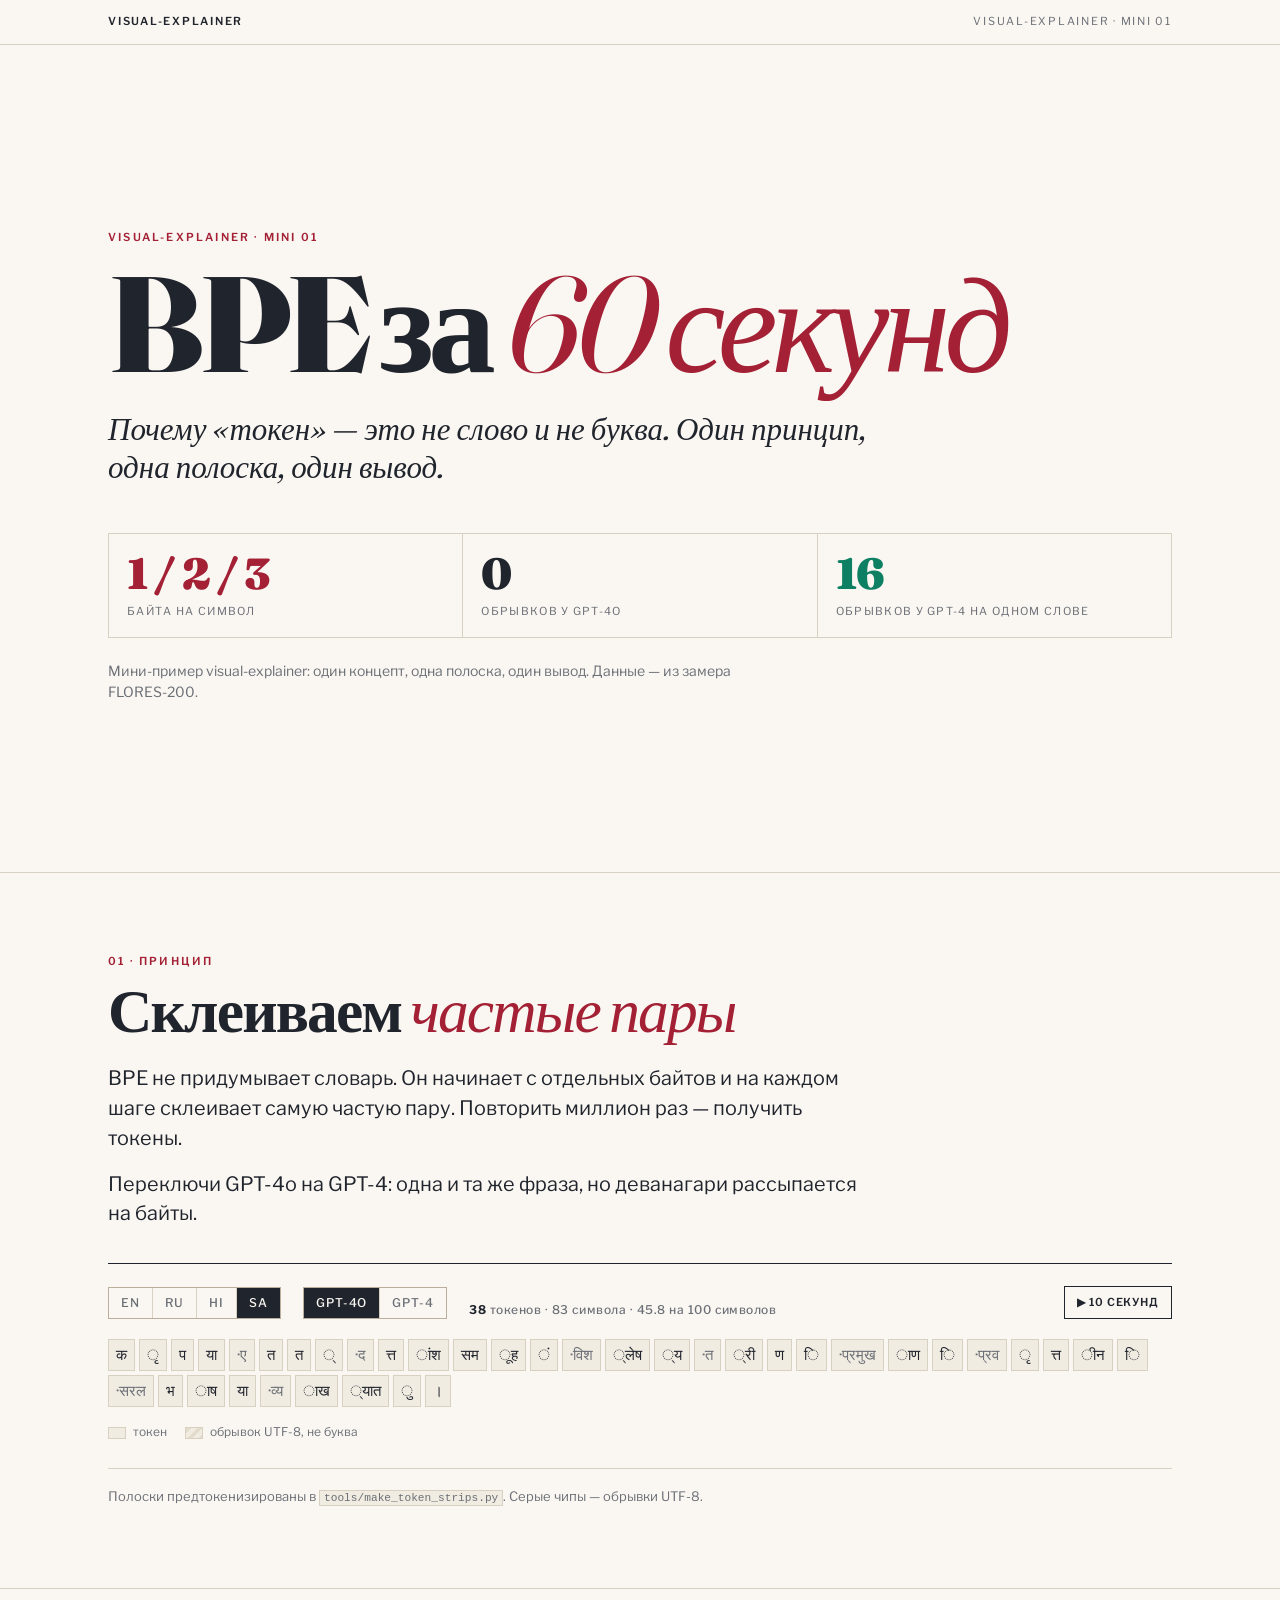
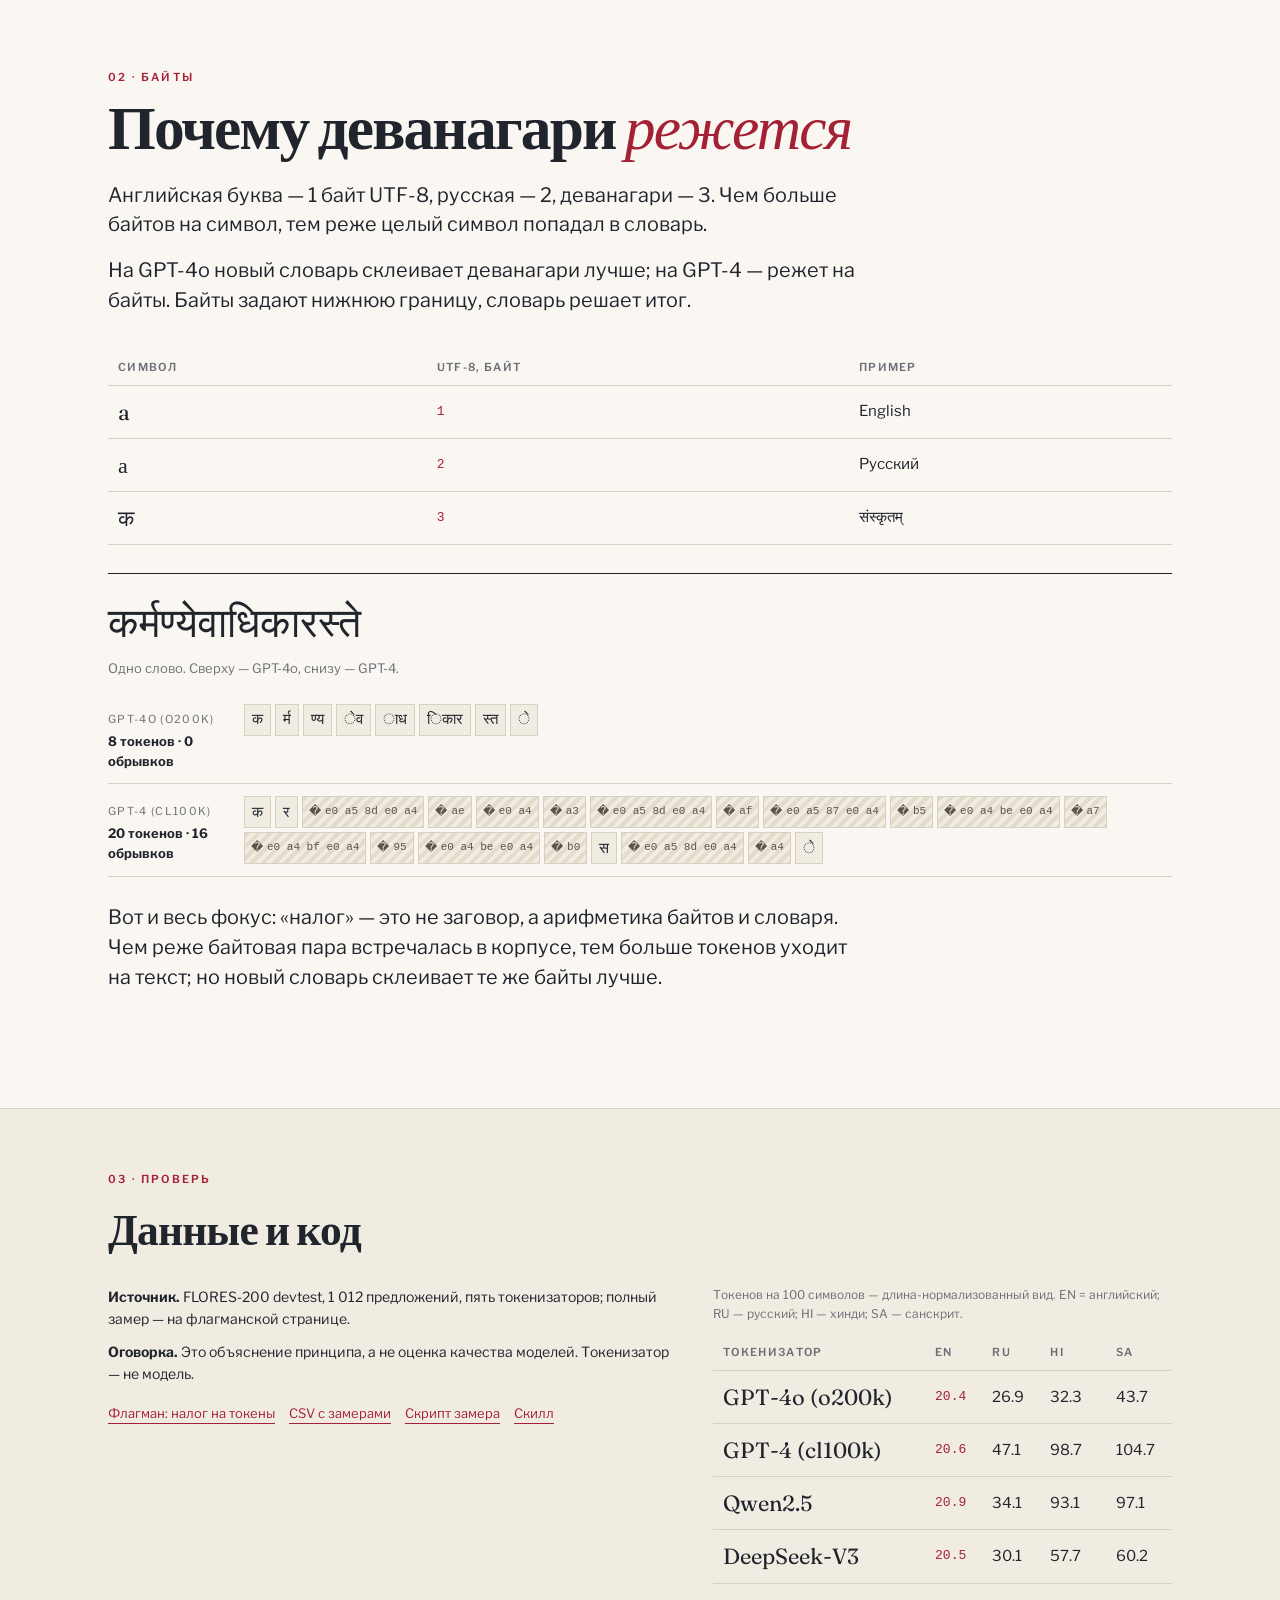
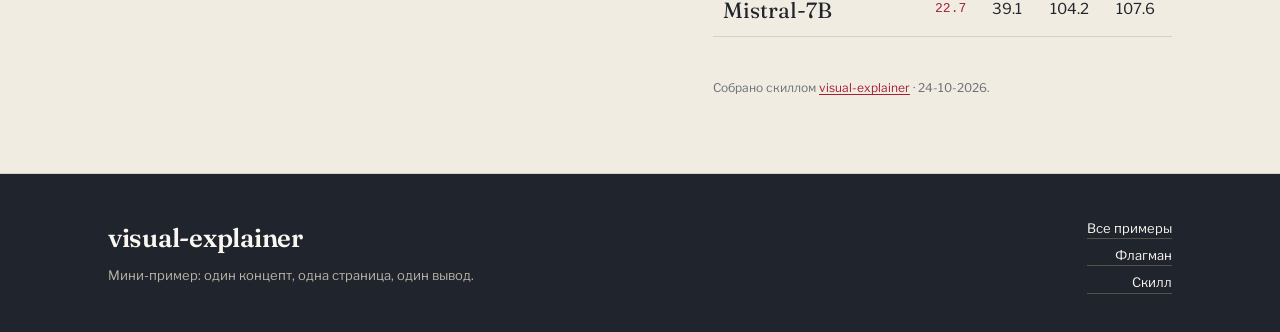
==== commit e68740f8: "fix: data-driven chart geometry, loop sync, empty calculator; rebuild all examples M4 — render_bars " ====
--- a/examples/bpe-in-60-seconds/index.html
+++ b/examples/bpe-in-60-seconds/index.html
@@ -72,6 +72,9 @@
 .seg button:focus-visible{outline:2px solid var(--accent);outline-offset:2px}
 .demo-meta{font:500 12px/1.4 var(--sans);color:var(--muted);letter-spacing:.04em}
 .demo-meta b{color:var(--ink);font-variant-numeric:tabular-nums}
+.demo-play{appearance:none;border:1px solid var(--ink);background:transparent;color:var(--ink);font:600 11px/1 var(--sans);letter-spacing:.08em;text-transform:uppercase;padding:10px 12px;cursor:pointer;margin-left:auto}
+.demo-play[aria-pressed="true"]{background:var(--ink);color:var(--bg)}
+.demo-play:focus-visible{outline:2px solid var(--accent);outline-offset:2px}
 .chips{display:flex;flex-wrap:wrap;gap:4px;align-items:flex-start;min-height:42px}
 .chip{display:inline-flex;align-items:center;min-height:32px;padding:3px 7px;border:1px solid var(--rule);background:var(--surface);font:500 15px/1.25 var(--sans);white-space:pre;color:var(--ink)}
 .chip.space{color:var(--muted)}
@@ -137,6 +140,9 @@
 .calc-form label{display:block;font-size:11px;letter-spacing:.12em;text-transform:uppercase;color:var(--muted);margin:0 0 6px}
 .calc-form .field{margin:0 0 18px}
 .calc-form input,.calc-form select{width:100%;appearance:none;border:0;border-bottom:1px solid var(--rule-dark);background:transparent;color:var(--ink);font:500 20px/1.2 var(--sans);padding:7px 0;border-radius:0}
+.calc-form input[type=number]::-webkit-outer-spin-button,
+.calc-form input[type=number]::-webkit-inner-spin-button{-webkit-appearance:none;margin:0}
+.calc-form input[type=number]{-moz-appearance:textfield;appearance:textfield}
 .calc-form select{font-size:16px;cursor:pointer}
 .calc-form input:focus,.calc-form select:focus{outline:none;border-bottom-color:var(--accent)}
 .calc-form .hint{font-size:12px;color:var(--muted);margin:6px 0 0}
@@ -156,6 +162,28 @@
 .calc-bar .num{text-align:right;font-variant-numeric:tabular-nums;color:var(--ink)}
 
 /* tactics */
+.plain-lede{max-width:840px;font-size:clamp(20px,1.9vw,25px);line-height:1.38;margin:0 0 28px}
+.plain-grid{display:grid;grid-template-columns:repeat(3,1fr);gap:1px;background:var(--rule);border:1px solid var(--rule);margin:0 0 26px}
+.plain-card{background:var(--bg);padding:22px 20px}
+.plain-card h3{font-family:var(--serif);font-weight:600;font-size:22px;line-height:1.1;margin:0 0 8px;letter-spacing:-.01em}
+.plain-card p{margin:0;font-size:14px;line-height:1.5;color:var(--muted)}
+.plain-card code{font:500 12px var(--mono);background:var(--surface);padding:1px 4px;border:1px solid var(--rule)}
+.plain-measure{max-width:820px;font-size:15px;line-height:1.55;color:var(--ink);margin:24px 0 0}
+.plain-measure strong{color:var(--accent)}
+.gloss{margin-top:28px}
+.gloss dl{display:grid;grid-template-columns:160px 1fr;gap:10px 18px;margin:16px 0 0}
+.gloss dt{font-weight:600;font-size:14px;line-height:1.4}
+.gloss dd{margin:0;font-size:14px;line-height:1.5;color:var(--muted)}
+.case-mobile{display:none}
+.case-wrap{overflow-x:auto;margin:24px 0 10px;border-top:1px solid var(--ink);border-bottom:1px solid var(--rule)}
+.case-table{width:100%;min-width:640px;border-collapse:collapse;font-size:14px}
+.case-table th,.case-table td{padding:11px 8px;border-bottom:1px solid var(--rule);text-align:right;font-variant-numeric:tabular-nums}
+.case-table th:first-child,.case-table td:first-child{text-align:left}
+.case-table thead th{font-size:11px;letter-spacing:.08em;text-transform:uppercase;color:var(--muted);border-bottom:1px solid var(--ink)}
+.case-table tbody th{font-weight:500;color:var(--ink)}
+.case-table .accent{color:var(--accent);font-weight:600}
+.case-btn{appearance:none;border:0;border-bottom:1px solid var(--accent);background:transparent;color:var(--ink);font:600 12px/1.3 var(--sans);letter-spacing:.06em;text-transform:uppercase;padding:6px 0;cursor:pointer}
+.case-btn:hover{color:var(--accent)}
 .tactics{display:grid;grid-template-columns:1fr 1fr;gap:0 40px;border-top:1px solid var(--ink)}
 .tactic{padding:22px 0 20px;border-bottom:1px solid var(--rule)}
 .tactic .n{font:600 11px/1 var(--sans);letter-spacing:.14em;color:var(--accent);text-transform:uppercase}
@@ -262,6 +290,17 @@
   html{scroll-behavior:auto}
   *{transition:none!important;animation:none!important}
 }
+@media (max-width:760px){
+  .plain-grid{grid-template-columns:1fr}
+  .plain-card{padding:18px}
+  .gloss dl{grid-template-columns:1fr;gap:4px}
+  .case-wrap{display:none}
+  .case-mobile{display:block;border-top:1px solid var(--ink);margin:24px 0 10px}
+  .case-mobile div{padding:12px 0;border-bottom:1px solid var(--rule)}
+  .case-mobile b{display:block;font-size:13px;line-height:1.3;margin:0 0 4px}
+  .case-mobile span{display:block;font-size:13px;line-height:1.45;color:var(--muted)}
+  .case-mobile em{font-style:normal;color:var(--accent);font-weight:600}
+}
 
 </style>
 </head>
@@ -270,7 +309,7 @@
 <header class="topbar"><div class="wrap"><span class="brand">visual-explainer</span><span class="topnote">visual-explainer · mini 01</span></div></header>
 <main id="main">
 <section class="hero"><div class="wrap"><div class="kicker">visual-explainer · mini 01</div><h1>BPE за <em>60 секунд</em></h1><p class="standfirst">Почему «токен» — это не слово и не буква. Один принцип, одна полоска, один вывод.</p><div class="stats"><div class="stat"><b>1 / 2 / 3</b><span>байта на символ</span></div><div class="stat"><b>0</b><span>обрывков у GPT-4o</span></div><div class="stat"><b>16</b><span>обрывков у GPT-4 на одном слове</span></div></div><p class="hero-note">Мини-пример visual-explainer: один концепт, одна полоска, один вывод. Данные — из замера FLORES-200.</p></div></section>
-<section class="section" id="token"><div class="wrap"><div class="kicker">01 · Принцип</div><h2>Склеиваем <em>частые пары</em></h2><div class="intro"><p>BPE не придумывает словарь. Он начинает с отдельных байтов и на каждом шаге склеивает самую частую пару. Повторить миллион раз — получить токены.</p><p>Переключи GPT-4o на GPT-4: одна и та же фраза, но деванагари рассыпается на байты.</p></div><div class="demo"><div class="demo-controls"><div><div class="seg" role="group" aria-label="Язык"><button type="button" data-strip-lang="EN" aria-pressed="false">EN</button><button type="button" data-strip-lang="RU" aria-pressed="false">RU</button><button type="button" data-strip-lang="HI" aria-pressed="false">HI</button><button type="button" data-strip-lang="SA" aria-pressed="true">SA</button></div></div><div><div class="seg" role="group" aria-label="Токенизатор"><button type="button" data-strip-enc="o200k" aria-pressed="true">GPT-4o</button><button type="button" data-strip-enc="cl100k" aria-pressed="false">GPT-4</button></div></div><div class="demo-meta" id="strip-meta"><b>38</b> токенов · 83 символа · 45.8 на 100 символов</div></div><div class="chips" id="strip-chips"><span class="chip deva">क</span><span class="chip deva">ृ</span><span class="chip deva">प</span><span class="chip deva">या</span><span class="chip space deva">·ए</span><span class="chip deva">त</span><span class="chip deva">त</span><span class="chip deva">्</span><span class="chip space deva">·द</span><span class="chip deva">त्त</span><span class="chip deva">ांश</span><span class="chip deva">सम</span><span class="chip deva">ूह</span><span class="chip deva">ं</span><span class="chip space deva">·विश</span><span class="chip deva">्लेष</span><span class="chip deva">्य</span><span class="chip space deva">·त</span><span class="chip deva">्री</span><span class="chip deva">ण</span><span class="chip deva">ि</span><span class="chip space deva">·प्रमुख</span><span class="chip deva">ाण</span><span class="chip deva">ि</span><span class="chip space deva">·प्रव</span><span class="chip deva">ृ</span><span class="chip deva">त्त</span><span class="chip deva">ीन</span><span class="chip deva">ि</span><span class="chip space deva">·सरल</span><span class="chip deva">भ</span><span class="chip deva">ाष</span><span class="chip deva">या</span><span class="chip space deva">·व्य</span><span class="chip deva">ाख</span><span class="chip deva">्यात</span><span class="chip deva">ु</span><span class="chip deva">।</span></div><div class="legend"><span><i></i>токен</span><span><i class="byte"></i>обрывок UTF-8, не буква</span></div></div><p class="note">Полоски предтокенизированы в <code>tools/make_token_strips.py</code>. Серые чипы — обрывки UTF-8.</p></div></section><script type="application/json" id="strip-data">{"prompt": {"EN": {"text": "Please analyze this dataset and explain the three most important trends in simple language.", "encodings": {"o200k": {"tokens": [{"id": 8256, "t": "Please", "hex": null}, {"id": 30532, "t": "·analyze", "hex": null}, {"id": 495, "t": "·this", "hex": null}, {"id": 20830, "t": "·dataset", "hex": null}, {"id": 326, "t": "·and", "hex": null}, {"id": 16644, "t": "·explain", "hex": null}, {"id": 290, "t": "·the", "hex": null}, {"id": 3407, "t": "·three", "hex": null}, {"id": 1645, "t": "·most", "hex": null}, {"id": 3378, "t": "·important", "hex": null}, {"id": 20464, "t": "·trends", "hex": null}, {"id": 306, "t": "·in", "hex": null}, {"id": 4705, "t": "·simple", "hex": null}, {"id": 6439, "t": "·language", "hex": null}, {"id": 13, "t": ".", "hex": null}], "count": 15, "chars": 91, "tokens_per_100_chars": 16.5}, "cl100k": {"tokens": [{"id": 5618, "t": "Please", "hex": null}, {"id": 24564, "t": "·analyze", "hex": null}, {"id": 420, "t": "·this", "hex": null}, {"id": 10550, "t": "·dataset", "hex": null}, {"id": 323, "t": "·and", "hex": null}, {"id": 10552, "t": "·explain", "hex": null}, {"id": 279, "t": "·the", "hex": null}, {"id": 2380, "t": "·three", "hex": null}, {"id": 1455, "t": "·most", "hex": null}, {"id": 3062, "t": "·important", "hex": null}, {"id": 18845, "t": "·trends", "hex": null}, {"id": 304, "t": "·in", "hex": null}, {"id": 4382, "t": "·simple", "hex": null}, {"id": 4221, "t": "·language", "hex": null}, {"id": 13, "t": ".", "hex": null}], "count": 15, "chars": 91, "tokens_per_100_chars": 16.5}}}, "RU": {"text": "Пожалуйста, проанализируй этот датасет и объясни три самые важные тенденции простым языком.", "encodings": {"o200k": {"tokens": [{"id": 3118, "t": "П", "hex": null}, {"id": 83093, "t": "ожал", "hex": null}, {"id": 106864, "t": "уйста", "hex": null}, {"id": 11, "t": ",", "hex": null}, {"id": 4964, "t": "·про", "hex": null}, {"id": 841, "t": "ан", "hex": null}, {"id": 90344, "t": "ализ", "hex": null}, {"id": 22220, "t": "иру", "hex": null}, {"id": 719, "t": "й", "hex": null}, {"id": 30695, "t": "·этот", "hex": null}, {"id": 94295, "t": "·дат", "hex": null}, {"id": 2664, "t": "ас", "hex": null}, {"id": 1041, "t": "ет", "hex": null}, {"id": 816, "t": "·и", "hex": null}, {"id": 80597, "t": "·объяс", "hex": null}, {"id": 1287, "t": "ни", "hex": null}, {"id": 39394, "t": "·три", "hex": null}, {"id": 75510, "t": "·самые", "hex": null}, {"id": 27588, "t": "·важ", "hex": null}, {"id": 4332, "t": "ные", "hex": null}, {"id": 145514, "t": "·тенден", "hex": null}, {"id": 6654, "t": "ции", "hex": null}, {"id": 14063, "t": "·прост", "hex": null}, {"id": 5881, "t": "ым", "hex": null}, {"id": 42019, "t": "·язы", "hex": null}, {"id": 12082, "t": "ком", "hex": null}, {"id": 13, "t": ".", "hex": null}], "count": 27, "chars": 91, "tokens_per_100_chars": 29.7}, "cl100k": {"tokens": [{"id": 17279, "t": "П", "hex": null}, {"id": 21956, "t": "ож", "hex": null}, {"id": 16331, "t": "ал", "hex": null}, {"id": 83680, "t": "уй", "hex": null}, {"id": 6735, "t": "ст", "hex": null}, {"id": 1506, "t": "а", "hex": null}, {"id": 11, "t": ",", "hex": null}, {"id": 41291, "t": "·про", "hex": null}, {"id": 7486, "t": "ан", "hex": null}, {"id": 72331, "t": "ализ", "hex": null}, {"id": 1840, "t": "и", "hex": null}, {"id": 20346, "t": "ру", "hex": null}, {"id": 12415, "t": "й", "hex": null}, {"id": 49103, "t": "·эт", "hex": null}, {"id": 13337, "t": "от", "hex": null}, {"id": 7952, "t": "·д", "hex": null}, {"id": 8131, "t": "ат", "hex": null}, {"id": 18437, "t": "ас", "hex": null}, {"id": 8341, "t": "ет", "hex": null}, {"id": 7740, "t": "·и", "hex": null}, {"id": 48440, "t": "·объ", "hex": null}, {"id": 4329, "t": "я", "hex": null}, {"id": 2297, "t": "с", "hex": null}, {"id": 23446, "t": "ни", "hex": null}, {"id": 11047, "t": "·т", "hex": null}, {"id": 31203, "t": "ри", "hex": null}, {"id": 97185, "t": "·сам", "hex": null}, {"id": 51736, "t": "ые", "hex": null}, {"id": 5927, "t": "·в", "hex": null}, {"id": 38657, "t": "аж", "hex": null}, {"id": 44065, "t": "ные", "hex": null}, {"id": 11047, "t": "·т", "hex": null}, {"id": 5372, "t": "ен", "hex": null}, {"id": 7094, "t": "д", "hex": null}, {"id": 5372, "t": "ен", "hex": null}, {"id": 57186, "t": "ции", "hex": null}, {"id": 12561, "t": "·пр", "hex": null}, {"id": 25262, "t": "ост", "hex": null}, {"id": 4655, "t": "ы", "hex": null}, {"id": 6578, "t": "м", "hex": null}, {"id": 46410, "t": "·я", "hex": null}, {"id": 9136, "t": "з", "hex": null}, {"id": 4655, "t": "ы", "hex": null}, {"id": 4898, "t": "к", "hex": null}, {"id": 12507, "t": "ом", "hex": null}, {"id": 13, "t": ".", "hex": null}], "count": 46, "chars": 91, "tokens_per_100_chars": 50.5}}}, "HI": {"text": "कृपया इस डेटासेट का विश्लेषण करें और तीन सबसे महत्वपूर्ण रुझानों को सरल भाषा में समझाएं।", "encodings": {"o200k": {"tokens": [{"id": 1016, "t": "क", "hex": null}, {"id": 10433, "t": "ृ", "hex": null}, {"id": 2033, "t": "प", "hex": null}, {"id": 12052, "t": "या", "hex": null}, {"id": 7305, "t": "·इस", "hex": null}, {"id": 132643, "t": "·डेट", "hex": null}, {"id": 6750, "t": "ास", "hex": null}, {"id": 15562, "t": "ेट", "hex": null}, {"id": 5957, "t": "·का", "hex": null}, {"id": 23193, "t": "·विश", "hex": null}, {"id": 185609, "t": "्लेष", "hex": null}, {"id": 4984, "t": "ण", "hex": null}, {"id": 28010, "t": "·करें", "hex": null}, {"id": 5034, "t": "·और", "hex": null}, {"id": 43047, "t": "·तीन", "hex": null}, {"id": 35631, "t": "·सबसे", "hex": null}, {"id": 82088, "t": "·महत्वपूर्ण", "hex": null}, {"id": 2651, "t": "·र", "hex": null}, {"id": 31336, "t": "ुझ", "hex": null}, {"id": 73949, "t": "ानों", "hex": null}, {"id": 4045, "t": "·को", "hex": null}, {"id": 188854, "t": "·सरल", "hex": null}, {"id": 108881, "t": "·भाषा", "hex": null}, {"id": 3342, "t": "·में", "hex": null}, {"id": 53630, "t": "·समझ", "hex": null}, {"id": 45588, "t": "ाएं", "hex": null}, {"id": 1670, "t": "।", "hex": null}], "count": 27, "chars": 88, "tokens_per_100_chars": 30.7}, "cl100k": {"tokens": [{"id": 65804, "t": "क", "hex": null}, {"id": 12906, "t": null, "hex": "e0 a5"}, {"id": 225, "t": null, "hex": "83"}, {"id": 87262, "t": "प", "hex": null}, {"id": 5619, "t": null, "hex": "e0 a4"}, {"id": 107, "t": null, "hex": "af"}, {"id": 24810, "t": "ा", "hex": null}, {"id": 15272, "t": null, "hex": "20 e0 a4"}, {"id": 229, "t": null, "hex": "87"}, {"id": 79468, "t": "स", "hex": null}, {"id": 15272, "t": null, "hex": "20 e0 a4"}, {"id": 94, "t": null, "hex": "a1"}, {"id": 55884, "t": null, "hex": "e0 a5 87 e0 a4"}, {"id": 253, "t": null, "hex": "9f"}, {"id": 32511, "t": null, "hex": "e0 a4 be e0 a4"}, {"id": 116, "t": null, "hex": "b8"}, {"id": 55884, "t": null, "hex": "e0 a5 87 e0 a4"}, {"id": 253, "t": null, "hex": "9f"}, {"id": 48909, "t": "·क", "hex": null}, {"id": 24810, "t": "ा", "hex": null}, {"id": 15272, "t": null, "hex": "20 e0 a4"}, {"id": 113, "t": null, "hex": "b5"}, {"id": 43411, "t": null, "hex": "e0 a4 bf e0 a4"}, {"id": 114, "t": null, "hex": "b6"}, {"id": 31584, "t": null, "hex": "e0 a5 8d e0 a4"}, {"id": 110, "t": null, "hex": "b2"}, {"id": 55884, "t": null, "hex": "e0 a5 87 e0 a4"}, {"id": 115, "t": null, "hex": "b7"}, {"id": 5619, "t": null, "hex": "e0 a4"}, {"id": 96, "t": null, "hex": "a3"}, {"id": 48909, "t": "·क", "hex": null}, {"id": 45279, "t": "र", "hex": null}, {"id": 55884, "t": null, "hex": "e0 a5 87 e0 a4"}, {"id": 224, "t": null, "hex": "82"}, {"id": 15272, "t": null, "hex": "20 e0 a4"}, {"id": 242, "t": null, "hex": "94"}, {"id": 45279, "t": "र", "hex": null}, {"id": 15272, "t": null, "hex": "20 e0 a4"}, {"id": 97, "t": null, "hex": "a4"}, {"id": 44747, "t": "ी", "hex": null}, {"id": 61196, "t": "न", "hex": null}, {"id": 69258, "t": "·स", "hex": null}, {"id": 5619, "t": null, "hex": "e0 a4"}, {"id": 105, "t": null, "hex": "ac"}, {"id": 79468, "t": "स", "hex": null}, {"id": 35470, "t": "े", "hex": null}, {"id": 92317, "t": "·म", "hex": null}, {"id": 95048, "t": "ह", "hex": null}, {"id": 80338, "t": "त", "hex": null}, {"id": 31584, "t": null, "hex": "e0 a5 8d e0 a4"}, {"id": 113, "t": null, "hex": "b5"}, {"id": 87262, "t": "प", "hex": null}, {"id": 12906, "t": null, "hex": "e0 a5"}, {"id": 224, "t": null, "hex": "82"}, {"id": 45279, "t": "र", "hex": null}, {"id": 31584, "t": null, "hex": "e0 a5 8d e0 a4"}, {"id": 96, "t": null, "hex": "a3"}, {"id": 15272, "t": null, "hex": "20 e0 a4"}, {"id": 108, "t": null, "hex": "b0"}, {"id": 73753, "t": "ु", "hex": null}, {"id": 5619, "t": null, "hex": "e0 a4"}, {"id": 251, "t": null, "hex": "9d"}, {"id": 32511, "t": null, "hex": "e0 a4 be e0 a4"}, {"id": 101, "t": null, "hex": "a8"}, {"id": 55675, "t": "ो", "hex": null}, {"id": 73414, "t": "ं", "hex": null}, {"id": 48909, "t": "·क", "hex": null}, {"id": 55675, "t": "ो", "hex": null}, {"id": 69258, "t": "·स", "hex": null}, {"id": 45279, "t": "र", "hex": null}, {"id": 92911, "t": "ल", "hex": null}, {"id": 15272, "t": null, "hex": "20 e0 a4"}, {"id": 255, "t": null, "hex": "ad"}, {"id": 32511, "t": null, "hex": "e0 a4 be e0 a4"}, {"id": 115, "t": null, "hex": "b7"}, {"id": 24810, "t": "ा", "hex": null}, {"id": 92317, "t": "·म", "hex": null}, {"id": 55884, "t": null, "hex": "e0 a5 87 e0 a4"}, {"id": 224, "t": null, "hex": "82"}, {"id": 69258, "t": "·स", "hex": null}, {"id": 88344, "t": "म", "hex": null}, {"id": 5619, "t": null, "hex": "e0 a4"}, {"id": 251, "t": null, "hex": "9d"}, {"id": 32511, "t": null, "hex": "e0 a4 be e0 a4"}, {"id": 237, "t": null, "hex": "8f"}, {"id": 73414, "t": "ं", "hex": null}, {"id": 12906, "t": null, "hex": "e0 a5"}, {"id": 97, "t": null, "hex": "a4"}], "count": 88, "chars": 88, "tokens_per_100_chars": 100.0}}}, "SA": {"text": "कृपया एतत् दत्तांशसमूहं विश्लेष्य त्रीणि प्रमुखाणि प्रवृत्तीनि सरलभाषया व्याख्यातु।", "encodings": {"o200k": {"tokens": [{"id": 1016, "t": "क", "hex": null}, {"id": 10433, "t": "ृ", "hex": null}, {"id": 2033, "t": "प", "hex": null}, {"id": 12052, "t": "या", "hex": null}, {"id": 11079, "t": "·ए", "hex": null}, {"id": 1329, "t": "त", "hex": null}, {"id": 1329, "t": "त", "hex": null}, {"id": 682, "t": "्", "hex": null}, {"id": 2630, "t": "·द", "hex": null}, {"id": 20776, "t": "त्त", "hex": null}, {"id": 122211, "t": "ांश", "hex": null}, {"id": 54247, "t": "सम", "hex": null}, {"id": 77520, "t": "ूह", "hex": null}, {"id": 1004, "t": "ं", "hex": null}, {"id": 23193, "t": "·विश", "hex": null}, {"id": 185609, "t": "्लेष", "hex": null}, {"id": 2383, "t": "्य", "hex": null}, {"id": 3177, "t": "·त", "hex": null}, {"id": 15206, "t": "्री", "hex": null}, {"id": 4984, "t": "ण", "hex": null}, {"id": 785, "t": "ि", "hex": null}, {"id": 59932, "t": "·प्रमुख", "hex": null}, {"id": 21155, "t": "ाण", "hex": null}, {"id": 785, "t": "ि", "hex": null}, {"id": 51831, "t": "·प्रव", "hex": null}, {"id": 10433, "t": "ृ", "hex": null}, {"id": 20776, "t": "त्त", "hex": null}, {"id": 17956, "t": "ीन", "hex": null}, {"id": 785, "t": "ि", "hex": null}, {"id": 188854, "t": "·सरल", "hex": null}, {"id": 6148, "t": "भ", "hex": null}, {"id": 22327, "t": "ाष", "hex": null}, {"id": 12052, "t": "या", "hex": null}, {"id": 18074, "t": "·व्य", "hex": null}, {"id": 23409, "t": "ाख", "hex": null}, {"id": 70381, "t": "्यात", "hex": null}, {"id": 1533, "t": "ु", "hex": null}, {"id": 1670, "t": "।", "hex": null}], "count": 38, "chars": 83, "tokens_per_100_chars": 45.8}, "cl100k": {"tokens": [{"id": 65804, "t": "क", "hex": null}, {"id": 12906, "t": null, "hex": "e0 a5"}, {"id": 225, "t": null, "hex": "83"}, {"id": 87262, "t": "प", "hex": null}, {"id": 5619, "t": null, "hex": "e0 a4"}, {"id": 107, "t": null, "hex": "af"}, {"id": 24810, "t": "ा", "hex": null}, {"id": 15272, "t": null, "hex": "20 e0 a4"}, {"id": 237, "t": null, "hex": "8f"}, {"id": 80338, "t": "त", "hex": null}, {"id": 80338, "t": "त", "hex": null}, {"id": 30707, "t": "्", "hex": null}, {"id": 15272, "t": null, "hex": "20 e0 a4"}, {"id": 99, "t": null, "hex": "a6"}, {"id": 80338, "t": "त", "hex": null}, {"id": 31584, "t": null, "hex": "e0 a5 8d e0 a4"}, {"id": 97, "t": null, "hex": "a4"}, {"id": 32511, "t": null, "hex": "e0 a4 be e0 a4"}, {"id": 224, "t": null, "hex": "82"}, {"id": 5619, "t": null, "hex": "e0 a4"}, {"id": 114, "t": null, "hex": "b6"}, {"id": 79468, "t": "स", "hex": null}, {"id": 88344, "t": "म", "hex": null}, {"id": 12906, "t": null, "hex": "e0 a5"}, {"id": 224, "t": null, "hex": "82"}, {"id": 95048, "t": "ह", "hex": null}, {"id": 73414, "t": "ं", "hex": null}, {"id": 15272, "t": null, "hex": "20 e0 a4"}, {"id": 113, "t": null, "hex": "b5"}, {"id": 43411, "t": null, "hex": "e0 a4 bf e0 a4"}, {"id": 114, "t": null, "hex": "b6"}, {"id": 31584, "t": null, "hex": "e0 a5 8d e0 a4"}, {"id": 110, "t": null, "hex": "b2"}, {"id": 55884, "t": null, "hex": "e0 a5 87 e0 a4"}, {"id": 115, "t": null, "hex": "b7"}, {"id": 31584, "t": null, "hex": "e0 a5 8d e0 a4"}, {"id": 107, "t": null, "hex": "af"}, {"id": 15272, "t": null, "hex": "20 e0 a4"}, {"id": 97, "t": null, "hex": "a4"}, {"id": 86133, "t": "्र", "hex": null}, {"id": 44747, "t": "ी", "hex": null}, {"id": 5619, "t": null, "hex": "e0 a4"}, {"id": 96, "t": null, "hex": "a3"}, {"id": 39951, "t": "ि", "hex": null}, {"id": 84736, "t": "·प", "hex": null}, {"id": 86133, "t": "्र", "hex": null}, {"id": 88344, "t": "म", "hex": null}, {"id": 73753, "t": "ु", "hex": null}, {"id": 5619, "t": null, "hex": "e0 a4"}, {"id": 244, "t": null, "hex": "96"}, {"id": 32511, "t": null, "hex": "e0 a4 be e0 a4"}, {"id": 96, "t": null, "hex": "a3"}, {"id": 39951, "t": "ि", "hex": null}, {"id": 84736, "t": "·प", "hex": null}, {"id": 86133, "t": "्र", "hex": null}, {"id": 5619, "t": null, "hex": "e0 a4"}, {"id": 113, "t": null, "hex": "b5"}, {"id": 12906, "t": null, "hex": "e0 a5"}, {"id": 225, "t": null, "hex": "83"}, {"id": 80338, "t": "त", "hex": null}, {"id": 31584, "t": null, "hex": "e0 a5 8d e0 a4"}, {"id": 97, "t": null, "hex": "a4"}, {"id": 44747, "t": "ी", "hex": null}, {"id": 61196, "t": "न", "hex": null}, {"id": 39951, "t": "ि", "hex": null}, {"id": 69258, "t": "·स", "hex": null}, {"id": 45279, "t": "र", "hex": null}, {"id": 92911, "t": "ल", "hex": null}, {"id": 5619, "t": null, "hex": "e0 a4"}, {"id": 255, "t": null, "hex": "ad"}, {"id": 32511, "t": null, "hex": "e0 a4 be e0 a4"}, {"id": 115, "t": null, "hex": "b7"}, {"id": 5619, "t": null, "hex": "e0 a4"}, {"id": 107, "t": null, "hex": "af"}, {"id": 24810, "t": "ा", "hex": null}, {"id": 15272, "t": null, "hex": "20 e0 a4"}, {"id": 113, "t": null, "hex": "b5"}, {"id": 31584, "t": null, "hex": "e0 a5 8d e0 a4"}, {"id": 107, "t": null, "hex": "af"}, {"id": 32511, "t": null, "hex": "e0 a4 be e0 a4"}, {"id": 244, "t": null, "hex": "96"}, {"id": 31584, "t": null, "hex": "e0 a5 8d e0 a4"}, {"id": 107, "t": null, "hex": "af"}, {"id": 32511, "t": null, "hex": "e0 a4 be e0 a4"}, {"id": 97, "t": null, "hex": "a4"}, {"id": 73753, "t": "ु", "hex": null}, {"id": 12906, "t": null, "hex": "e0 a5"}, {"id": 97, "t": null, "hex": "a4"}], "count": 88, "chars": 83, "tokens_per_100_chars": 106.0}}}}, "word_sa": {"SA": {"text": "कर्मण्येवाधिकारस्ते", "encodings": {"o200k": {"tokens": [{"id": 1016, "t": "क", "hex": null}, {"id": 23499, "t": "र्म", "hex": null}, {"id": 42310, "t": "ण्य", "hex": null}, {"id": 92197, "t": "ेव", "hex": null}, {"id": 18993, "t": "ाध", "hex": null}, {"id": 77112, "t": "िकार", "hex": null}, {"id": 14681, "t": "स्त", "hex": null}, {"id": 628, "t": "े", "hex": null}], "count": 8, "chars": 19, "tokens_per_100_chars": 42.1}, "cl100k": {"tokens": [{"id": 65804, "t": "क", "hex": null}, {"id": 45279, "t": "र", "hex": null}, {"id": 31584, "t": null, "hex": "e0 a5 8d e0 a4"}, {"id": 106, "t": null, "hex": "ae"}, {"id": 5619, "t": null, "hex": "e0 a4"}, {"id": 96, "t": null, "hex": "a3"}, {"id": 31584, "t": null, "hex": "e0 a5 8d e0 a4"}, {"id": 107, "t": null, "hex": "af"}, {"id": 55884, "t": null, "hex": "e0 a5 87 e0 a4"}, {"id": 113, "t": null, "hex": "b5"}, {"id": 32511, "t": null, "hex": "e0 a4 be e0 a4"}, {"id": 100, "t": null, "hex": "a7"}, {"id": 43411, "t": null, "hex": "e0 a4 bf e0 a4"}, {"id": 243, "t": null, "hex": "95"}, {"id": 32511, "t": null, "hex": "e0 a4 be e0 a4"}, {"id": 108, "t": null, "hex": "b0"}, {"id": 79468, "t": "स", "hex": null}, {"id": 31584, "t": null, "hex": "e0 a5 8d e0 a4"}, {"id": 97, "t": null, "hex": "a4"}, {"id": 35470, "t": "े", "hex": null}], "count": 20, "chars": 19, "tokens_per_100_chars": 105.3}}}}, "word_ru": {"RU": {"text": "достоинство", "encodings": {"o200k": {"tokens": [{"id": 489, "t": "д", "hex": null}, {"id": 39562, "t": "осто", "hex": null}, {"id": 163575, "t": "инство", "hex": null}], "count": 3, "chars": 11, "tokens_per_100_chars": 27.3}, "cl100k": {"tokens": [{"id": 7094, "t": "д", "hex": null}, {"id": 25262, "t": "ост", "hex": null}, {"id": 1482, "t": "о", "hex": null}, {"id": 19479, "t": "ин", "hex": null}, {"id": 20812, "t": "ств", "hex": null}, {"id": 1482, "t": "о", "hex": null}], "count": 6, "chars": 11, "tokens_per_100_chars": 54.5}}}}}</script>
+<section class="section" id="token"><div class="wrap"><div class="kicker">01 · Принцип</div><h2>Склеиваем <em>частые пары</em></h2><div class="intro"><p>BPE не придумывает словарь. Он начинает с отдельных байтов и на каждом шаге склеивает самую частую пару. Повторить миллион раз — получить токены.</p><p>Переключи GPT-4o на GPT-4: одна и та же фраза, но деванагари рассыпается на байты.</p></div><div class="demo"><div class="demo-controls"><div><div class="seg" role="group" aria-label="Язык"><button type="button" data-strip-lang="EN" aria-pressed="false">EN</button><button type="button" data-strip-lang="RU" aria-pressed="false">RU</button><button type="button" data-strip-lang="HI" aria-pressed="false">HI</button><button type="button" data-strip-lang="SA" aria-pressed="true">SA</button></div></div><div><div class="seg" role="group" aria-label="Токенизатор"><button type="button" data-strip-enc="o200k" aria-pressed="true">GPT-4o</button><button type="button" data-strip-enc="cl100k" aria-pressed="false">GPT-4</button></div></div><div class="demo-meta" id="strip-meta"><b>38</b> токенов · 83 символа · 45.8 на 100 символов</div><button type="button" class="demo-play" id="demo-play" aria-pressed="false">▶ 10 секунд</button></div><div class="chips" id="strip-chips"><span class="chip deva">क</span><span class="chip deva">ृ</span><span class="chip deva">प</span><span class="chip deva">या</span><span class="chip space deva">·ए</span><span class="chip deva">त</span><span class="chip deva">त</span><span class="chip deva">्</span><span class="chip space deva">·द</span><span class="chip deva">त्त</span><span class="chip deva">ांश</span><span class="chip deva">सम</span><span class="chip deva">ूह</span><span class="chip deva">ं</span><span class="chip space deva">·विश</span><span class="chip deva">्लेष</span><span class="chip deva">्य</span><span class="chip space deva">·त</span><span class="chip deva">्री</span><span class="chip deva">ण</span><span class="chip deva">ि</span><span class="chip space deva">·प्रमुख</span><span class="chip deva">ाण</span><span class="chip deva">ि</span><span class="chip space deva">·प्रव</span><span class="chip deva">ृ</span><span class="chip deva">त्त</span><span class="chip deva">ीन</span><span class="chip deva">ि</span><span class="chip space deva">·सरल</span><span class="chip deva">भ</span><span class="chip deva">ाष</span><span class="chip deva">या</span><span class="chip space deva">·व्य</span><span class="chip deva">ाख</span><span class="chip deva">्यात</span><span class="chip deva">ु</span><span class="chip deva">।</span></div><div class="legend"><span><i></i>токен</span><span><i class="byte"></i>обрывок UTF-8, не буква</span></div></div><p class="note">Полоски предтокенизированы в <code>tools/make_token_strips.py</code>. Серые чипы — обрывки UTF-8.</p></div></section><script type="application/json" id="strip-data">{"prompt": {"EN": {"text": "Please analyze this dataset and explain the three most important trends in simple language.", "encodings": {"o200k": {"tokens": [{"id": 8256, "t": "Please", "hex": null}, {"id": 30532, "t": "·analyze", "hex": null}, {"id": 495, "t": "·this", "hex": null}, {"id": 20830, "t": "·dataset", "hex": null}, {"id": 326, "t": "·and", "hex": null}, {"id": 16644, "t": "·explain", "hex": null}, {"id": 290, "t": "·the", "hex": null}, {"id": 3407, "t": "·three", "hex": null}, {"id": 1645, "t": "·most", "hex": null}, {"id": 3378, "t": "·important", "hex": null}, {"id": 20464, "t": "·trends", "hex": null}, {"id": 306, "t": "·in", "hex": null}, {"id": 4705, "t": "·simple", "hex": null}, {"id": 6439, "t": "·language", "hex": null}, {"id": 13, "t": ".", "hex": null}], "count": 15, "chars": 91, "tokens_per_100_chars": 16.5}, "cl100k": {"tokens": [{"id": 5618, "t": "Please", "hex": null}, {"id": 24564, "t": "·analyze", "hex": null}, {"id": 420, "t": "·this", "hex": null}, {"id": 10550, "t": "·dataset", "hex": null}, {"id": 323, "t": "·and", "hex": null}, {"id": 10552, "t": "·explain", "hex": null}, {"id": 279, "t": "·the", "hex": null}, {"id": 2380, "t": "·three", "hex": null}, {"id": 1455, "t": "·most", "hex": null}, {"id": 3062, "t": "·important", "hex": null}, {"id": 18845, "t": "·trends", "hex": null}, {"id": 304, "t": "·in", "hex": null}, {"id": 4382, "t": "·simple", "hex": null}, {"id": 4221, "t": "·language", "hex": null}, {"id": 13, "t": ".", "hex": null}], "count": 15, "chars": 91, "tokens_per_100_chars": 16.5}}}, "RU": {"text": "Пожалуйста, проанализируй этот датасет и объясни три самые важные тенденции простым языком.", "encodings": {"o200k": {"tokens": [{"id": 3118, "t": "П", "hex": null}, {"id": 83093, "t": "ожал", "hex": null}, {"id": 106864, "t": "уйста", "hex": null}, {"id": 11, "t": ",", "hex": null}, {"id": 4964, "t": "·про", "hex": null}, {"id": 841, "t": "ан", "hex": null}, {"id": 90344, "t": "ализ", "hex": null}, {"id": 22220, "t": "иру", "hex": null}, {"id": 719, "t": "й", "hex": null}, {"id": 30695, "t": "·этот", "hex": null}, {"id": 94295, "t": "·дат", "hex": null}, {"id": 2664, "t": "ас", "hex": null}, {"id": 1041, "t": "ет", "hex": null}, {"id": 816, "t": "·и", "hex": null}, {"id": 80597, "t": "·объяс", "hex": null}, {"id": 1287, "t": "ни", "hex": null}, {"id": 39394, "t": "·три", "hex": null}, {"id": 75510, "t": "·самые", "hex": null}, {"id": 27588, "t": "·важ", "hex": null}, {"id": 4332, "t": "ные", "hex": null}, {"id": 145514, "t": "·тенден", "hex": null}, {"id": 6654, "t": "ции", "hex": null}, {"id": 14063, "t": "·прост", "hex": null}, {"id": 5881, "t": "ым", "hex": null}, {"id": 42019, "t": "·язы", "hex": null}, {"id": 12082, "t": "ком", "hex": null}, {"id": 13, "t": ".", "hex": null}], "count": 27, "chars": 91, "tokens_per_100_chars": 29.7}, "cl100k": {"tokens": [{"id": 17279, "t": "П", "hex": null}, {"id": 21956, "t": "ож", "hex": null}, {"id": 16331, "t": "ал", "hex": null}, {"id": 83680, "t": "уй", "hex": null}, {"id": 6735, "t": "ст", "hex": null}, {"id": 1506, "t": "а", "hex": null}, {"id": 11, "t": ",", "hex": null}, {"id": 41291, "t": "·про", "hex": null}, {"id": 7486, "t": "ан", "hex": null}, {"id": 72331, "t": "ализ", "hex": null}, {"id": 1840, "t": "и", "hex": null}, {"id": 20346, "t": "ру", "hex": null}, {"id": 12415, "t": "й", "hex": null}, {"id": 49103, "t": "·эт", "hex": null}, {"id": 13337, "t": "от", "hex": null}, {"id": 7952, "t": "·д", "hex": null}, {"id": 8131, "t": "ат", "hex": null}, {"id": 18437, "t": "ас", "hex": null}, {"id": 8341, "t": "ет", "hex": null}, {"id": 7740, "t": "·и", "hex": null}, {"id": 48440, "t": "·объ", "hex": null}, {"id": 4329, "t": "я", "hex": null}, {"id": 2297, "t": "с", "hex": null}, {"id": 23446, "t": "ни", "hex": null}, {"id": 11047, "t": "·т", "hex": null}, {"id": 31203, "t": "ри", "hex": null}, {"id": 97185, "t": "·сам", "hex": null}, {"id": 51736, "t": "ые", "hex": null}, {"id": 5927, "t": "·в", "hex": null}, {"id": 38657, "t": "аж", "hex": null}, {"id": 44065, "t": "ные", "hex": null}, {"id": 11047, "t": "·т", "hex": null}, {"id": 5372, "t": "ен", "hex": null}, {"id": 7094, "t": "д", "hex": null}, {"id": 5372, "t": "ен", "hex": null}, {"id": 57186, "t": "ции", "hex": null}, {"id": 12561, "t": "·пр", "hex": null}, {"id": 25262, "t": "ост", "hex": null}, {"id": 4655, "t": "ы", "hex": null}, {"id": 6578, "t": "м", "hex": null}, {"id": 46410, "t": "·я", "hex": null}, {"id": 9136, "t": "з", "hex": null}, {"id": 4655, "t": "ы", "hex": null}, {"id": 4898, "t": "к", "hex": null}, {"id": 12507, "t": "ом", "hex": null}, {"id": 13, "t": ".", "hex": null}], "count": 46, "chars": 91, "tokens_per_100_chars": 50.5}}}, "HI": {"text": "कृपया इस डेटासेट का विश्लेषण करें और तीन सबसे महत्वपूर्ण रुझानों को सरल भाषा में समझाएं।", "encodings": {"o200k": {"tokens": [{"id": 1016, "t": "क", "hex": null}, {"id": 10433, "t": "ृ", "hex": null}, {"id": 2033, "t": "प", "hex": null}, {"id": 12052, "t": "या", "hex": null}, {"id": 7305, "t": "·इस", "hex": null}, {"id": 132643, "t": "·डेट", "hex": null}, {"id": 6750, "t": "ास", "hex": null}, {"id": 15562, "t": "ेट", "hex": null}, {"id": 5957, "t": "·का", "hex": null}, {"id": 23193, "t": "·विश", "hex": null}, {"id": 185609, "t": "्लेष", "hex": null}, {"id": 4984, "t": "ण", "hex": null}, {"id": 28010, "t": "·करें", "hex": null}, {"id": 5034, "t": "·और", "hex": null}, {"id": 43047, "t": "·तीन", "hex": null}, {"id": 35631, "t": "·सबसे", "hex": null}, {"id": 82088, "t": "·महत्वपूर्ण", "hex": null}, {"id": 2651, "t": "·र", "hex": null}, {"id": 31336, "t": "ुझ", "hex": null}, {"id": 73949, "t": "ानों", "hex": null}, {"id": 4045, "t": "·को", "hex": null}, {"id": 188854, "t": "·सरल", "hex": null}, {"id": 108881, "t": "·भाषा", "hex": null}, {"id": 3342, "t": "·में", "hex": null}, {"id": 53630, "t": "·समझ", "hex": null}, {"id": 45588, "t": "ाएं", "hex": null}, {"id": 1670, "t": "।", "hex": null}], "count": 27, "chars": 88, "tokens_per_100_chars": 30.7}, "cl100k": {"tokens": [{"id": 65804, "t": "क", "hex": null}, {"id": 12906, "t": null, "hex": "e0 a5"}, {"id": 225, "t": null, "hex": "83"}, {"id": 87262, "t": "प", "hex": null}, {"id": 5619, "t": null, "hex": "e0 a4"}, {"id": 107, "t": null, "hex": "af"}, {"id": 24810, "t": "ा", "hex": null}, {"id": 15272, "t": null, "hex": "20 e0 a4"}, {"id": 229, "t": null, "hex": "87"}, {"id": 79468, "t": "स", "hex": null}, {"id": 15272, "t": null, "hex": "20 e0 a4"}, {"id": 94, "t": null, "hex": "a1"}, {"id": 55884, "t": null, "hex": "e0 a5 87 e0 a4"}, {"id": 253, "t": null, "hex": "9f"}, {"id": 32511, "t": null, "hex": "e0 a4 be e0 a4"}, {"id": 116, "t": null, "hex": "b8"}, {"id": 55884, "t": null, "hex": "e0 a5 87 e0 a4"}, {"id": 253, "t": null, "hex": "9f"}, {"id": 48909, "t": "·क", "hex": null}, {"id": 24810, "t": "ा", "hex": null}, {"id": 15272, "t": null, "hex": "20 e0 a4"}, {"id": 113, "t": null, "hex": "b5"}, {"id": 43411, "t": null, "hex": "e0 a4 bf e0 a4"}, {"id": 114, "t": null, "hex": "b6"}, {"id": 31584, "t": null, "hex": "e0 a5 8d e0 a4"}, {"id": 110, "t": null, "hex": "b2"}, {"id": 55884, "t": null, "hex": "e0 a5 87 e0 a4"}, {"id": 115, "t": null, "hex": "b7"}, {"id": 5619, "t": null, "hex": "e0 a4"}, {"id": 96, "t": null, "hex": "a3"}, {"id": 48909, "t": "·क", "hex": null}, {"id": 45279, "t": "र", "hex": null}, {"id": 55884, "t": null, "hex": "e0 a5 87 e0 a4"}, {"id": 224, "t": null, "hex": "82"}, {"id": 15272, "t": null, "hex": "20 e0 a4"}, {"id": 242, "t": null, "hex": "94"}, {"id": 45279, "t": "र", "hex": null}, {"id": 15272, "t": null, "hex": "20 e0 a4"}, {"id": 97, "t": null, "hex": "a4"}, {"id": 44747, "t": "ी", "hex": null}, {"id": 61196, "t": "न", "hex": null}, {"id": 69258, "t": "·स", "hex": null}, {"id": 5619, "t": null, "hex": "e0 a4"}, {"id": 105, "t": null, "hex": "ac"}, {"id": 79468, "t": "स", "hex": null}, {"id": 35470, "t": "े", "hex": null}, {"id": 92317, "t": "·म", "hex": null}, {"id": 95048, "t": "ह", "hex": null}, {"id": 80338, "t": "त", "hex": null}, {"id": 31584, "t": null, "hex": "e0 a5 8d e0 a4"}, {"id": 113, "t": null, "hex": "b5"}, {"id": 87262, "t": "प", "hex": null}, {"id": 12906, "t": null, "hex": "e0 a5"}, {"id": 224, "t": null, "hex": "82"}, {"id": 45279, "t": "र", "hex": null}, {"id": 31584, "t": null, "hex": "e0 a5 8d e0 a4"}, {"id": 96, "t": null, "hex": "a3"}, {"id": 15272, "t": null, "hex": "20 e0 a4"}, {"id": 108, "t": null, "hex": "b0"}, {"id": 73753, "t": "ु", "hex": null}, {"id": 5619, "t": null, "hex": "e0 a4"}, {"id": 251, "t": null, "hex": "9d"}, {"id": 32511, "t": null, "hex": "e0 a4 be e0 a4"}, {"id": 101, "t": null, "hex": "a8"}, {"id": 55675, "t": "ो", "hex": null}, {"id": 73414, "t": "ं", "hex": null}, {"id": 48909, "t": "·क", "hex": null}, {"id": 55675, "t": "ो", "hex": null}, {"id": 69258, "t": "·स", "hex": null}, {"id": 45279, "t": "र", "hex": null}, {"id": 92911, "t": "ल", "hex": null}, {"id": 15272, "t": null, "hex": "20 e0 a4"}, {"id": 255, "t": null, "hex": "ad"}, {"id": 32511, "t": null, "hex": "e0 a4 be e0 a4"}, {"id": 115, "t": null, "hex": "b7"}, {"id": 24810, "t": "ा", "hex": null}, {"id": 92317, "t": "·म", "hex": null}, {"id": 55884, "t": null, "hex": "e0 a5 87 e0 a4"}, {"id": 224, "t": null, "hex": "82"}, {"id": 69258, "t": "·स", "hex": null}, {"id": 88344, "t": "म", "hex": null}, {"id": 5619, "t": null, "hex": "e0 a4"}, {"id": 251, "t": null, "hex": "9d"}, {"id": 32511, "t": null, "hex": "e0 a4 be e0 a4"}, {"id": 237, "t": null, "hex": "8f"}, {"id": 73414, "t": "ं", "hex": null}, {"id": 12906, "t": null, "hex": "e0 a5"}, {"id": 97, "t": null, "hex": "a4"}], "count": 88, "chars": 88, "tokens_per_100_chars": 100.0}}}, "SA": {"text": "कृपया एतत् दत्तांशसमूहं विश्लेष्य त्रीणि प्रमुखाणि प्रवृत्तीनि सरलभाषया व्याख्यातु।", "encodings": {"o200k": {"tokens": [{"id": 1016, "t": "क", "hex": null}, {"id": 10433, "t": "ृ", "hex": null}, {"id": 2033, "t": "प", "hex": null}, {"id": 12052, "t": "या", "hex": null}, {"id": 11079, "t": "·ए", "hex": null}, {"id": 1329, "t": "त", "hex": null}, {"id": 1329, "t": "त", "hex": null}, {"id": 682, "t": "्", "hex": null}, {"id": 2630, "t": "·द", "hex": null}, {"id": 20776, "t": "त्त", "hex": null}, {"id": 122211, "t": "ांश", "hex": null}, {"id": 54247, "t": "सम", "hex": null}, {"id": 77520, "t": "ूह", "hex": null}, {"id": 1004, "t": "ं", "hex": null}, {"id": 23193, "t": "·विश", "hex": null}, {"id": 185609, "t": "्लेष", "hex": null}, {"id": 2383, "t": "्य", "hex": null}, {"id": 3177, "t": "·त", "hex": null}, {"id": 15206, "t": "्री", "hex": null}, {"id": 4984, "t": "ण", "hex": null}, {"id": 785, "t": "ि", "hex": null}, {"id": 59932, "t": "·प्रमुख", "hex": null}, {"id": 21155, "t": "ाण", "hex": null}, {"id": 785, "t": "ि", "hex": null}, {"id": 51831, "t": "·प्रव", "hex": null}, {"id": 10433, "t": "ृ", "hex": null}, {"id": 20776, "t": "त्त", "hex": null}, {"id": 17956, "t": "ीन", "hex": null}, {"id": 785, "t": "ि", "hex": null}, {"id": 188854, "t": "·सरल", "hex": null}, {"id": 6148, "t": "भ", "hex": null}, {"id": 22327, "t": "ाष", "hex": null}, {"id": 12052, "t": "या", "hex": null}, {"id": 18074, "t": "·व्य", "hex": null}, {"id": 23409, "t": "ाख", "hex": null}, {"id": 70381, "t": "्यात", "hex": null}, {"id": 1533, "t": "ु", "hex": null}, {"id": 1670, "t": "।", "hex": null}], "count": 38, "chars": 83, "tokens_per_100_chars": 45.8}, "cl100k": {"tokens": [{"id": 65804, "t": "क", "hex": null}, {"id": 12906, "t": null, "hex": "e0 a5"}, {"id": 225, "t": null, "hex": "83"}, {"id": 87262, "t": "प", "hex": null}, {"id": 5619, "t": null, "hex": "e0 a4"}, {"id": 107, "t": null, "hex": "af"}, {"id": 24810, "t": "ा", "hex": null}, {"id": 15272, "t": null, "hex": "20 e0 a4"}, {"id": 237, "t": null, "hex": "8f"}, {"id": 80338, "t": "त", "hex": null}, {"id": 80338, "t": "त", "hex": null}, {"id": 30707, "t": "्", "hex": null}, {"id": 15272, "t": null, "hex": "20 e0 a4"}, {"id": 99, "t": null, "hex": "a6"}, {"id": 80338, "t": "त", "hex": null}, {"id": 31584, "t": null, "hex": "e0 a5 8d e0 a4"}, {"id": 97, "t": null, "hex": "a4"}, {"id": 32511, "t": null, "hex": "e0 a4 be e0 a4"}, {"id": 224, "t": null, "hex": "82"}, {"id": 5619, "t": null, "hex": "e0 a4"}, {"id": 114, "t": null, "hex": "b6"}, {"id": 79468, "t": "स", "hex": null}, {"id": 88344, "t": "म", "hex": null}, {"id": 12906, "t": null, "hex": "e0 a5"}, {"id": 224, "t": null, "hex": "82"}, {"id": 95048, "t": "ह", "hex": null}, {"id": 73414, "t": "ं", "hex": null}, {"id": 15272, "t": null, "hex": "20 e0 a4"}, {"id": 113, "t": null, "hex": "b5"}, {"id": 43411, "t": null, "hex": "e0 a4 bf e0 a4"}, {"id": 114, "t": null, "hex": "b6"}, {"id": 31584, "t": null, "hex": "e0 a5 8d e0 a4"}, {"id": 110, "t": null, "hex": "b2"}, {"id": 55884, "t": null, "hex": "e0 a5 87 e0 a4"}, {"id": 115, "t": null, "hex": "b7"}, {"id": 31584, "t": null, "hex": "e0 a5 8d e0 a4"}, {"id": 107, "t": null, "hex": "af"}, {"id": 15272, "t": null, "hex": "20 e0 a4"}, {"id": 97, "t": null, "hex": "a4"}, {"id": 86133, "t": "्र", "hex": null}, {"id": 44747, "t": "ी", "hex": null}, {"id": 5619, "t": null, "hex": "e0 a4"}, {"id": 96, "t": null, "hex": "a3"}, {"id": 39951, "t": "ि", "hex": null}, {"id": 84736, "t": "·प", "hex": null}, {"id": 86133, "t": "्र", "hex": null}, {"id": 88344, "t": "म", "hex": null}, {"id": 73753, "t": "ु", "hex": null}, {"id": 5619, "t": null, "hex": "e0 a4"}, {"id": 244, "t": null, "hex": "96"}, {"id": 32511, "t": null, "hex": "e0 a4 be e0 a4"}, {"id": 96, "t": null, "hex": "a3"}, {"id": 39951, "t": "ि", "hex": null}, {"id": 84736, "t": "·प", "hex": null}, {"id": 86133, "t": "्र", "hex": null}, {"id": 5619, "t": null, "hex": "e0 a4"}, {"id": 113, "t": null, "hex": "b5"}, {"id": 12906, "t": null, "hex": "e0 a5"}, {"id": 225, "t": null, "hex": "83"}, {"id": 80338, "t": "त", "hex": null}, {"id": 31584, "t": null, "hex": "e0 a5 8d e0 a4"}, {"id": 97, "t": null, "hex": "a4"}, {"id": 44747, "t": "ी", "hex": null}, {"id": 61196, "t": "न", "hex": null}, {"id": 39951, "t": "ि", "hex": null}, {"id": 69258, "t": "·स", "hex": null}, {"id": 45279, "t": "र", "hex": null}, {"id": 92911, "t": "ल", "hex": null}, {"id": 5619, "t": null, "hex": "e0 a4"}, {"id": 255, "t": null, "hex": "ad"}, {"id": 32511, "t": null, "hex": "e0 a4 be e0 a4"}, {"id": 115, "t": null, "hex": "b7"}, {"id": 5619, "t": null, "hex": "e0 a4"}, {"id": 107, "t": null, "hex": "af"}, {"id": 24810, "t": "ा", "hex": null}, {"id": 15272, "t": null, "hex": "20 e0 a4"}, {"id": 113, "t": null, "hex": "b5"}, {"id": 31584, "t": null, "hex": "e0 a5 8d e0 a4"}, {"id": 107, "t": null, "hex": "af"}, {"id": 32511, "t": null, "hex": "e0 a4 be e0 a4"}, {"id": 244, "t": null, "hex": "96"}, {"id": 31584, "t": null, "hex": "e0 a5 8d e0 a4"}, {"id": 107, "t": null, "hex": "af"}, {"id": 32511, "t": null, "hex": "e0 a4 be e0 a4"}, {"id": 97, "t": null, "hex": "a4"}, {"id": 73753, "t": "ु", "hex": null}, {"id": 12906, "t": null, "hex": "e0 a5"}, {"id": 97, "t": null, "hex": "a4"}], "count": 88, "chars": 83, "tokens_per_100_chars": 106.0}}}}, "word_sa": {"SA": {"text": "कर्मण्येवाधिकारस्ते", "encodings": {"o200k": {"tokens": [{"id": 1016, "t": "क", "hex": null}, {"id": 23499, "t": "र्म", "hex": null}, {"id": 42310, "t": "ण्य", "hex": null}, {"id": 92197, "t": "ेव", "hex": null}, {"id": 18993, "t": "ाध", "hex": null}, {"id": 77112, "t": "िकार", "hex": null}, {"id": 14681, "t": "स्त", "hex": null}, {"id": 628, "t": "े", "hex": null}], "count": 8, "chars": 19, "tokens_per_100_chars": 42.1}, "cl100k": {"tokens": [{"id": 65804, "t": "क", "hex": null}, {"id": 45279, "t": "र", "hex": null}, {"id": 31584, "t": null, "hex": "e0 a5 8d e0 a4"}, {"id": 106, "t": null, "hex": "ae"}, {"id": 5619, "t": null, "hex": "e0 a4"}, {"id": 96, "t": null, "hex": "a3"}, {"id": 31584, "t": null, "hex": "e0 a5 8d e0 a4"}, {"id": 107, "t": null, "hex": "af"}, {"id": 55884, "t": null, "hex": "e0 a5 87 e0 a4"}, {"id": 113, "t": null, "hex": "b5"}, {"id": 32511, "t": null, "hex": "e0 a4 be e0 a4"}, {"id": 100, "t": null, "hex": "a7"}, {"id": 43411, "t": null, "hex": "e0 a4 bf e0 a4"}, {"id": 243, "t": null, "hex": "95"}, {"id": 32511, "t": null, "hex": "e0 a4 be e0 a4"}, {"id": 108, "t": null, "hex": "b0"}, {"id": 79468, "t": "स", "hex": null}, {"id": 31584, "t": null, "hex": "e0 a5 8d e0 a4"}, {"id": 97, "t": null, "hex": "a4"}, {"id": 35470, "t": "े", "hex": null}], "count": 20, "chars": 19, "tokens_per_100_chars": 105.3}}}}, "word_ru": {"RU": {"text": "достоинство", "encodings": {"o200k": {"tokens": [{"id": 489, "t": "д", "hex": null}, {"id": 39562, "t": "осто", "hex": null}, {"id": 163575, "t": "инство", "hex": null}], "count": 3, "chars": 11, "tokens_per_100_chars": 27.3}, "cl100k": {"tokens": [{"id": 7094, "t": "д", "hex": null}, {"id": 25262, "t": "ост", "hex": null}, {"id": 1482, "t": "о", "hex": null}, {"id": 19479, "t": "ин", "hex": null}, {"id": 20812, "t": "ств", "hex": null}, {"id": 1482, "t": "о", "hex": null}], "count": 6, "chars": 11, "tokens_per_100_chars": 54.5}}}}}</script>
 <section class="section" id="why"><div class="wrap"><div class="kicker">02 · Байты</div><h2>Почему деванагари <em>режется</em></h2><div class="intro"><p>Английская буква — 1 байт UTF-8, русская — 2, деванагари — 3. Чем больше байтов на символ, тем реже целый символ попадал в словарь.</p><p>На GPT-4o новый словарь склеивает деванагари лучше; на GPT-4 — режет на байты. Байты задают нижнюю границу, словарь решает итог.</p></div><table class="bytes-table"><thead><tr><th>Символ</th><th>UTF-8, байт</th><th>Пример</th></tr></thead><tbody><tr><td lang="en">a</td><td>1</td><td>English</td></tr><tr><td lang="ru">а</td><td>2</td><td>Русский</td></tr><tr><td lang="sa" class="deva">क</td><td>3</td><td>संस्कृतम्</td></tr></tbody></table><div class="word-block"><h3 class="deva">कर्मण्येवाधिकारस्ते</h3><p class="word-sub">Одно слово. Сверху — GPT-4o, снизу — GPT-4.</p><div class="word-row"><div class="tag">GPT-4o (o200k)<b>8 токенов · 0 обрывков</b></div><div class="chips"><span class="chip deva">क</span><span class="chip deva">र्म</span><span class="chip deva">ण्य</span><span class="chip deva">ेव</span><span class="chip deva">ाध</span><span class="chip deva">िकार</span><span class="chip deva">स्त</span><span class="chip deva">े</span></div></div><div class="word-row"><div class="tag">GPT-4 (cl100k)<b>20 токенов · 16 обрывков</b></div><div class="chips"><span class="chip deva">क</span><span class="chip deva">र</span><span class="chip byte" title="byte fragment: e0 a5 8d e0 a4">e0 a5 8d e0 a4</span><span class="chip byte" title="byte fragment: ae">ae</span><span class="chip byte" title="byte fragment: e0 a4">e0 a4</span><span class="chip byte" title="byte fragment: a3">a3</span><span class="chip byte" title="byte fragment: e0 a5 8d e0 a4">e0 a5 8d e0 a4</span><span class="chip byte" title="byte fragment: af">af</span><span class="chip byte" title="byte fragment: e0 a5 87 e0 a4">e0 a5 87 e0 a4</span><span class="chip byte" title="byte fragment: b5">b5</span><span class="chip byte" title="byte fragment: e0 a4 be e0 a4">e0 a4 be e0 a4</span><span class="chip byte" title="byte fragment: a7">a7</span><span class="chip byte" title="byte fragment: e0 a4 bf e0 a4">e0 a4 bf e0 a4</span><span class="chip byte" title="byte fragment: 95">95</span><span class="chip byte" title="byte fragment: e0 a4 be e0 a4">e0 a4 be e0 a4</span><span class="chip byte" title="byte fragment: b0">b0</span><span class="chip deva">स</span><span class="chip byte" title="byte fragment: e0 a5 8d e0 a4">e0 a5 8d e0 a4</span><span class="chip byte" title="byte fragment: a4">a4</span><span class="chip deva">े</span></div></div></div><div class="intro" style="margin-top:26px"><p>Вот и весь фокус: «налог» — это не заговор, а арифметика байтов и словаря. Чем реже байтовая пара встречалась в корпусе, тем больше токенов уходит на текст; но новый словарь склеивает те же байты лучше.</p></div></div></section>
 <section class="trust" id="trust"><div class="wrap"><div class="kicker">03 · Проверь</div><h2>Данные и код</h2><div class="trust-grid"><div><p><b>Источник.</b> FLORES-200 devtest, 1 012 предложений, пять токенизаторов; полный замер — на флагманской странице.</p><p><b>Оговорка.</b> Это объяснение принципа, а не оценка качества моделей. Токенизатор — не модель.</p><div class="links"><a href="../token-tax/index.html">Флагман: налог на токены</a><a href="../token-tax/data/flores_results.csv">CSV с замерами</a><a href="../../tools/measure_tokens.py">Скрипт замера</a><a href="../../SKILL.md">Скилл</a></div></div><div><p class="small">Токенов на 100 символов — длина-нормализованный вид. EN = английский; RU — русский; HI — хинди; SA — санскрит.</p><div class="table-wrap"><table class="bytes-table"><thead><tr><th>Токенизатор</th><th class="num">EN</th><th class="num">RU</th><th class="num">HI</th><th class="num">SA</th></tr></thead><tbody><tr><td>GPT-4o (o200k)</td><td class="num">20.4</td><td class="num">26.9</td><td class="num">32.3</td><td class="num">43.7</td></tr><tr><td>GPT-4 (cl100k)</td><td class="num">20.6</td><td class="num">47.1</td><td class="num">98.7</td><td class="num">104.7</td></tr><tr><td>Qwen2.5</td><td class="num">20.9</td><td class="num">34.1</td><td class="num">93.1</td><td class="num">97.1</td></tr><tr><td>DeepSeek-V3</td><td class="num">20.5</td><td class="num">30.1</td><td class="num">57.7</td><td class="num">60.2</td></tr><tr><td>Mistral-7B</td><td class="num">22.7</td><td class="num">39.1</td><td class="num">104.2</td><td class="num">107.6</td></tr></tbody></table></div><p class="small" style="margin-top:14px">Собрано скиллом <a href="../../SKILL.md">visual-explainer</a> · 24-10-2026.</p></div></div></div></section>
 </main>
@@ -324,10 +363,49 @@
     }
 
     document.querySelectorAll('[data-strip-lang]').forEach(function (b) {
-      b.addEventListener('click', function () { lang = b.dataset.stripLang; render(); });
+      b.addEventListener('click', function () {
+        lang = b.dataset.stripLang;
+        idx = order.indexOf(lang);   // keep the loop in step with a manual pick
+        render();
+      });
     });
     document.querySelectorAll('[data-strip-enc]').forEach(function (b) {
       b.addEventListener('click', function () { enc = b.dataset.stripEnc; render(); });
+    });
+
+    var play = document.getElementById('demo-play');
+    var order = ['EN', 'RU', 'HI', 'SA'];
+    var idx = order.indexOf(lang);
+    var timer = null;
+    var autoClick = false;
+    function stopPlay() {
+      if (timer) { clearInterval(timer); timer = null; }
+      if (play) {
+        play.setAttribute('aria-pressed', 'false');
+        play.textContent = '▶ 10 секунд';
+      }
+    }
+    function stepPlay() {
+      idx = (idx + 1) % order.length;
+      var b = document.querySelector('[data-strip-lang="' + order[idx] + '"]');
+      if (b) {
+        autoClick = true;
+        b.click();
+        autoClick = false;
+      }
+    }
+    if (play) {
+      play.addEventListener('click', function () {
+        if (timer) { stopPlay(); return; }
+        play.setAttribute('aria-pressed', 'true');
+        play.textContent = '❚❚ пауза';
+        timer = setInterval(stepPlay, 2400);
+      });
+    }
+    document.querySelectorAll('[data-strip-lang]').forEach(function (b) {
+      b.addEventListener('click', function () {
+        if (timer && !autoClick) stopPlay();
+      });
     });
   }
 
@@ -336,6 +414,7 @@
     var data = JSON.parse(calcEl.textContent);
     var chars = document.getElementById('calc-chars');
     var price = document.getElementById('calc-price');
+    var unit = document.getElementById('calc-unit');
     var tok = document.getElementById('calc-tok');
     var langSel = document.getElementById('calc-lang');
     var nf = new Intl.NumberFormat('ru-RU');
@@ -348,18 +427,35 @@
       var l = langSel.value;
       var c = num(chars);
       var p = num(price);
-      var enTokens = c * t.EN.tpc / 100;
-      var langTokens = c * t[l].tpc / 100;
+      var isTokens = unit.value === 'tokens';
+      var enTokens, langTokens;
+      if (isTokens) {
+        langTokens = c;
+        enTokens = c / t[l].ratio;
+      } else {
+        enTokens = c * t.EN.tpc / 100;
+        langTokens = c * t[l].tpc / 100;
+      }
       var enCost = enTokens / 1e6 * p;
       var langCost = langTokens / 1e6 * p;
       var delta = enTokens ? langTokens / enTokens : 0;
       var req = 2000 * t[l].tpc / 100;
-
+      var hasVolume = langTokens > 0;
+
+      document.getElementById('calc-vol-label').textContent = isTokens ? 'Токенов всего' : 'Символов в месяц';
+      document.getElementById('out-tokens-label').textContent = isTokens ? 'Токенов всего' : 'Токенов в месяц';
+      document.getElementById('out-cost-label').textContent = isTokens ? 'Стоимость' : 'Стоимость в месяц';
+      document.getElementById('calc-request-line').style.display = isTokens ? 'none' : '';
       document.getElementById('out-tokens').textContent = nf.format(Math.round(langTokens));
-      document.getElementById('out-cost').innerHTML = cf.format(langCost) +
-        '<small>при $' + p.toFixed(2) + ' / 1M</small>';
-      document.getElementById('out-delta').innerHTML = '×' + delta.toFixed(2) +
-        '<small>на тот же объём</small>';
+      document.getElementById('out-cost').innerHTML = hasVolume
+        ? cf.format(langCost) + '<small>при $' + p.toFixed(2) + ' / 1M</small>'
+        : '—';
+      document.getElementById('out-delta').innerHTML = hasVolume
+        ? '×' + delta.toFixed(2) + '<small>на тот же объём</small>'
+        : '—';
+      document.getElementById('out-tax').innerHTML = hasVolume
+        ? cf.format(langCost - enCost) + '<small>разница</small>'
+        : '—';
       document.getElementById('out-request').innerHTML = nf.format(Math.round(req)) +
         '<small>' + (req / data.context * 100).toFixed(1) + '% от 128k</small>';
       document.getElementById('bar-lang-label').textContent = l;
@@ -371,8 +467,22 @@
     }
 
     [chars, price].forEach(function (el) { el.addEventListener('input', calc); });
-    [tok, langSel].forEach(function (el) { el.addEventListener('change', calc); });
+    [unit, tok, langSel].forEach(function (el) { el.addEventListener('change', calc); });
     calc();
+
+    document.querySelectorAll('[data-case]').forEach(function (btn) {
+      btn.addEventListener('click', function () {
+        unit.value = 'tokens';
+        chars.value = '4368000';
+        tok.value = 'gpt-4o (o200k)';
+        langSel.value = 'SA';
+        chars.dispatchEvent(new Event('input', {bubbles: true}));
+        unit.dispatchEvent(new Event('change', {bubbles: true}));
+        tok.dispatchEvent(new Event('change', {bubbles: true}));
+        langSel.dispatchEvent(new Event('change', {bubbles: true}));
+        document.getElementById('bill').scrollIntoView({behavior: 'smooth'});
+      });
+    });
   }
 })();
 
